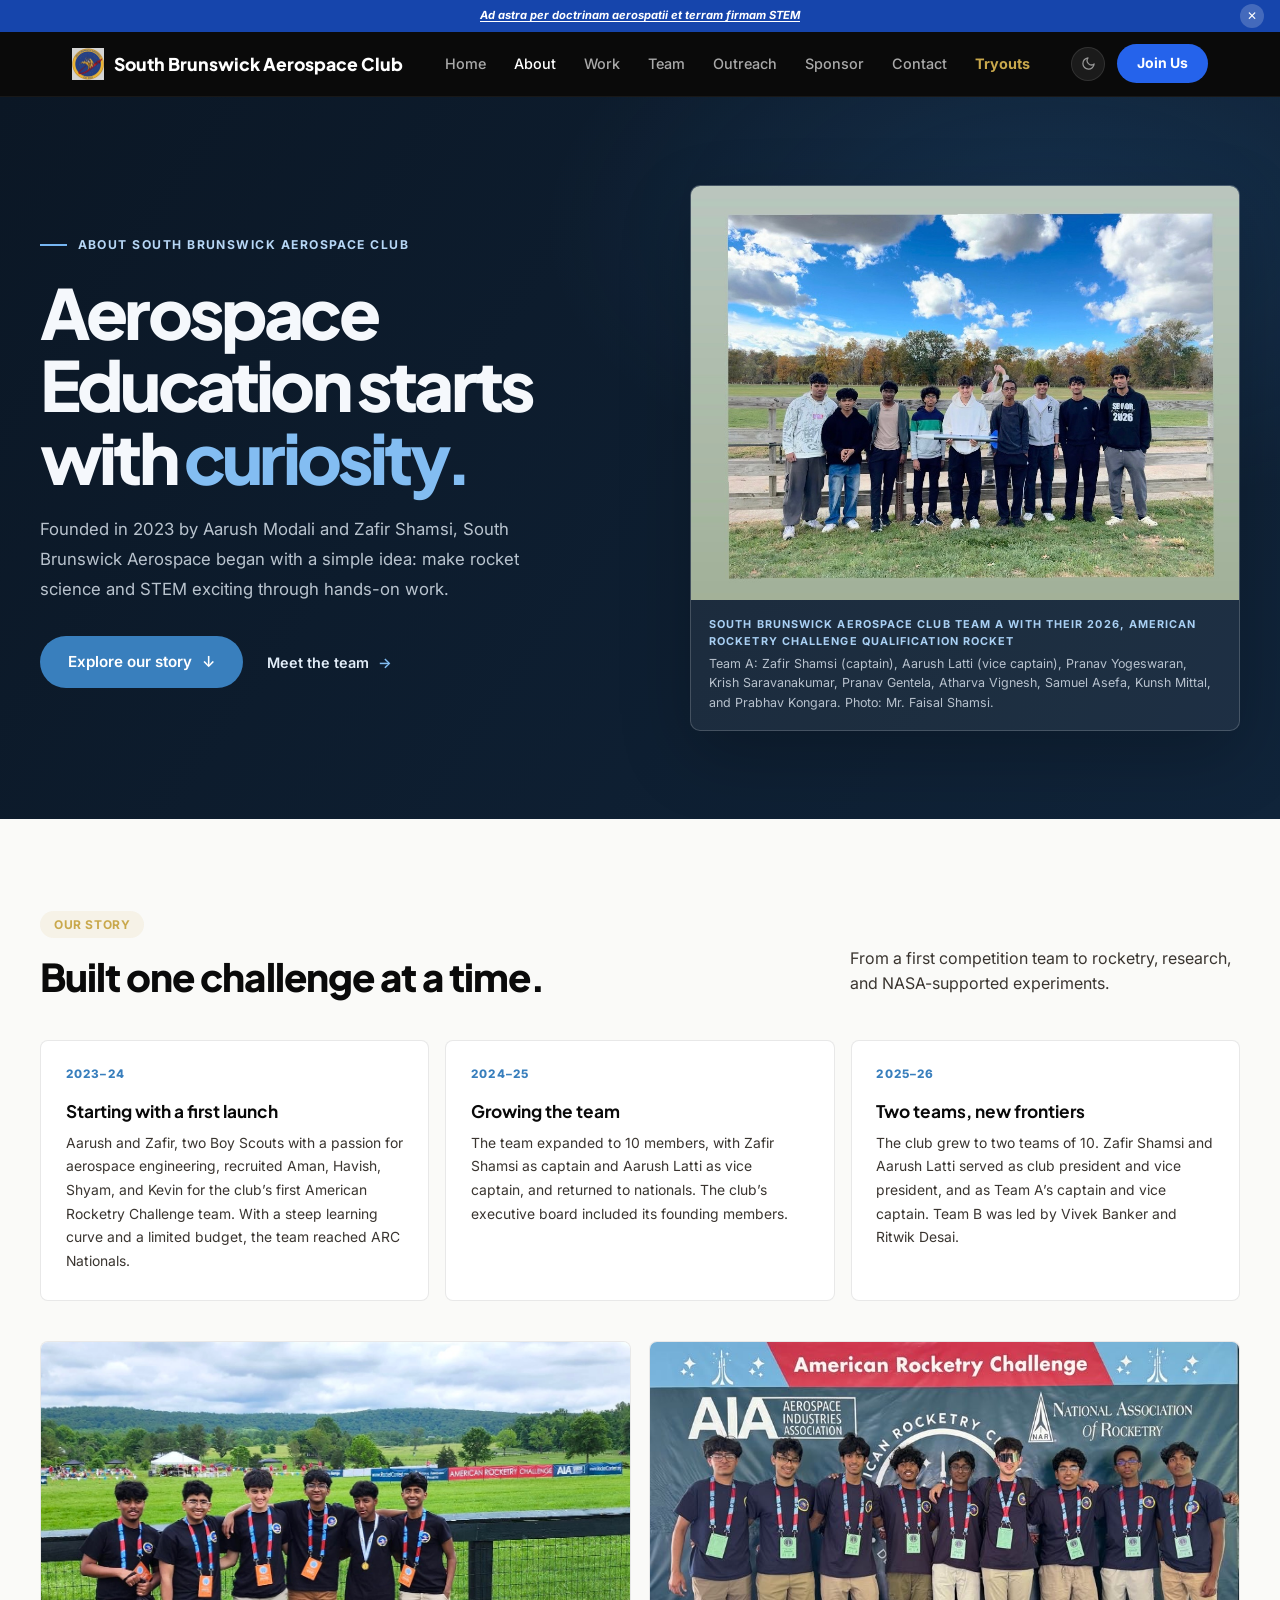
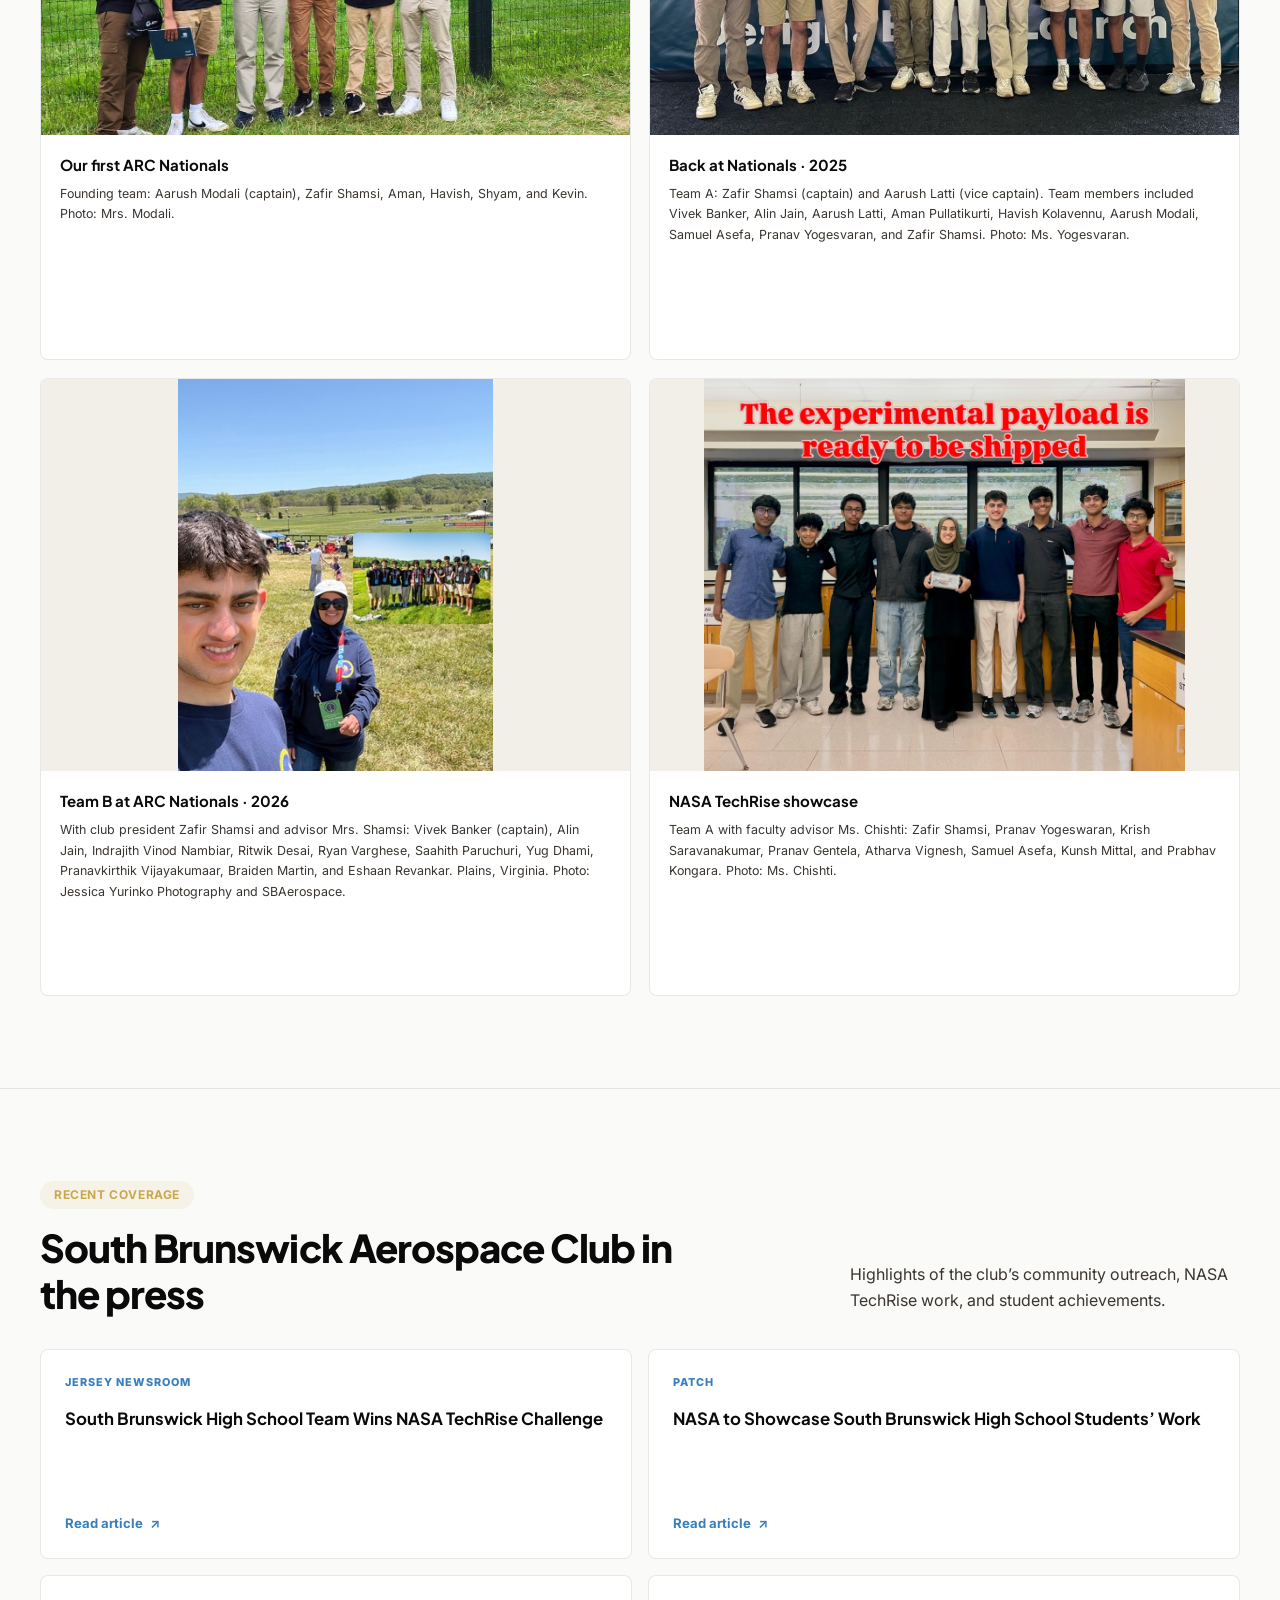
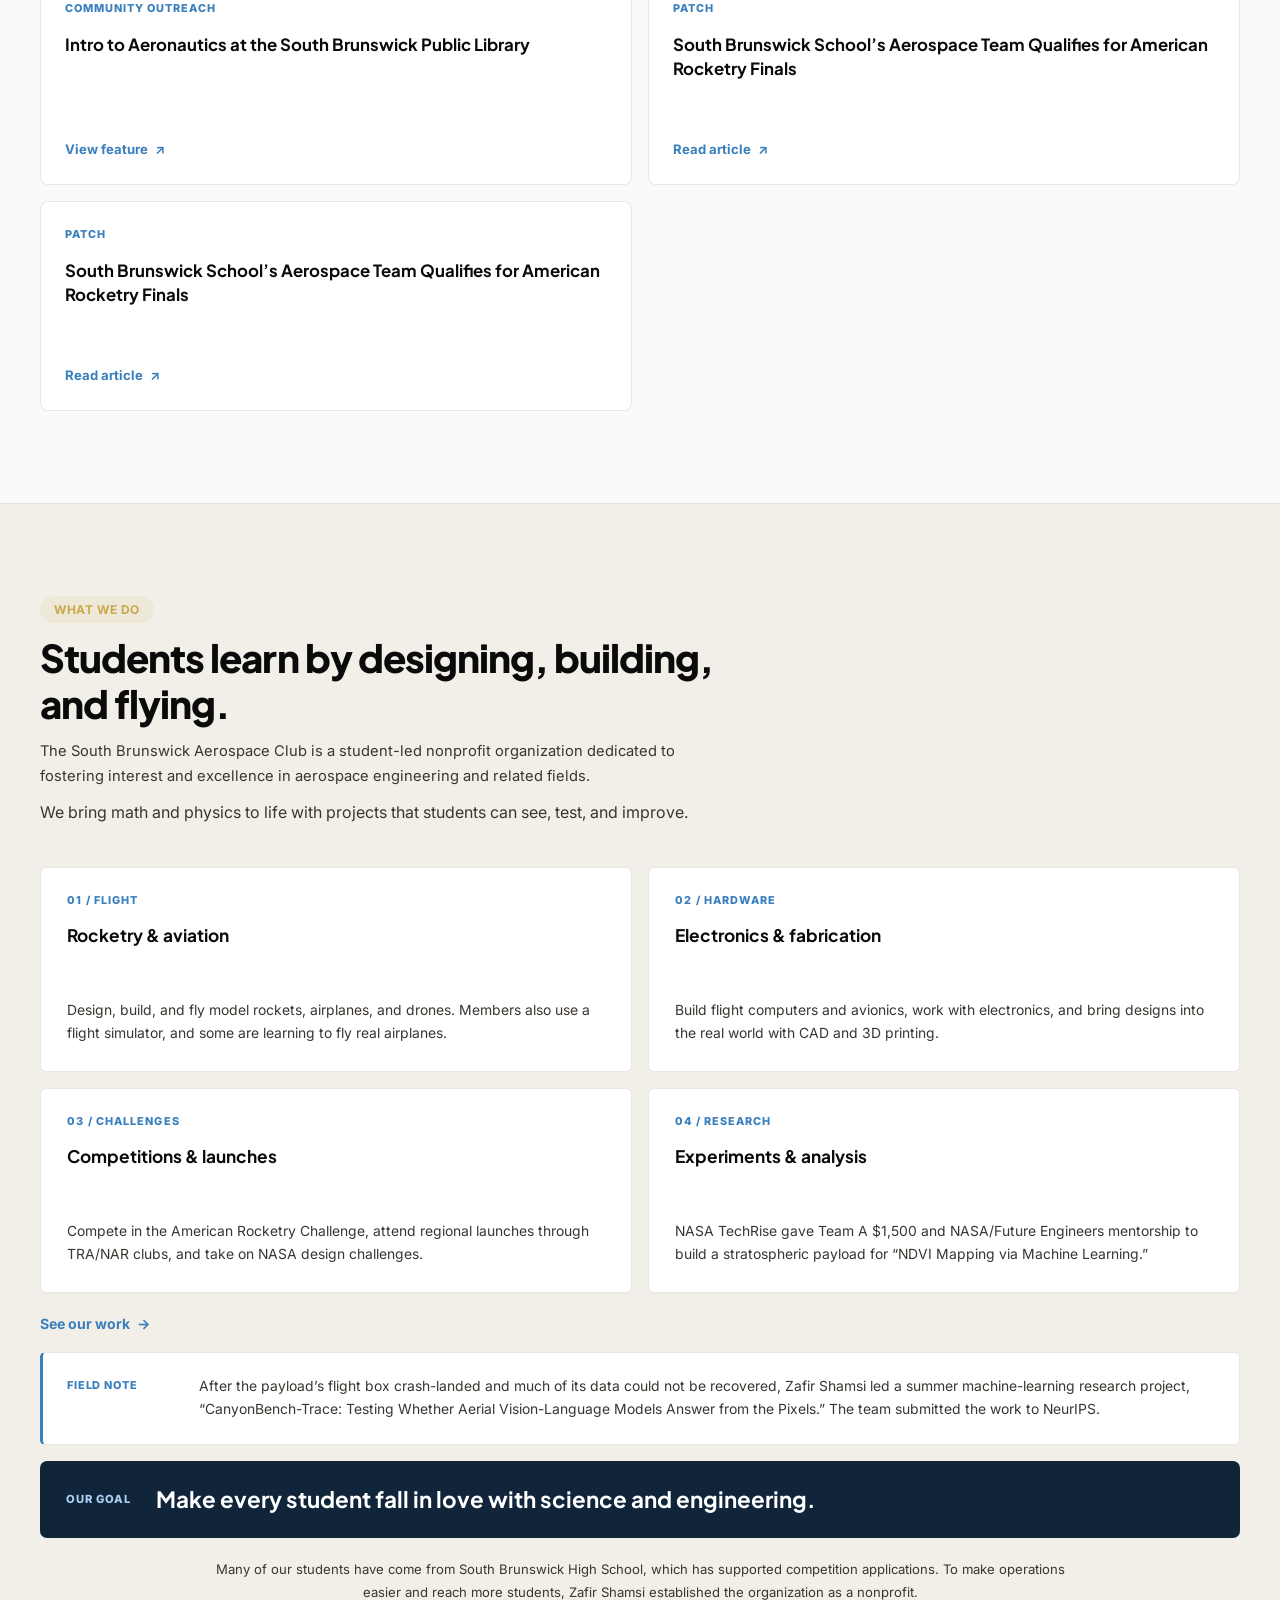
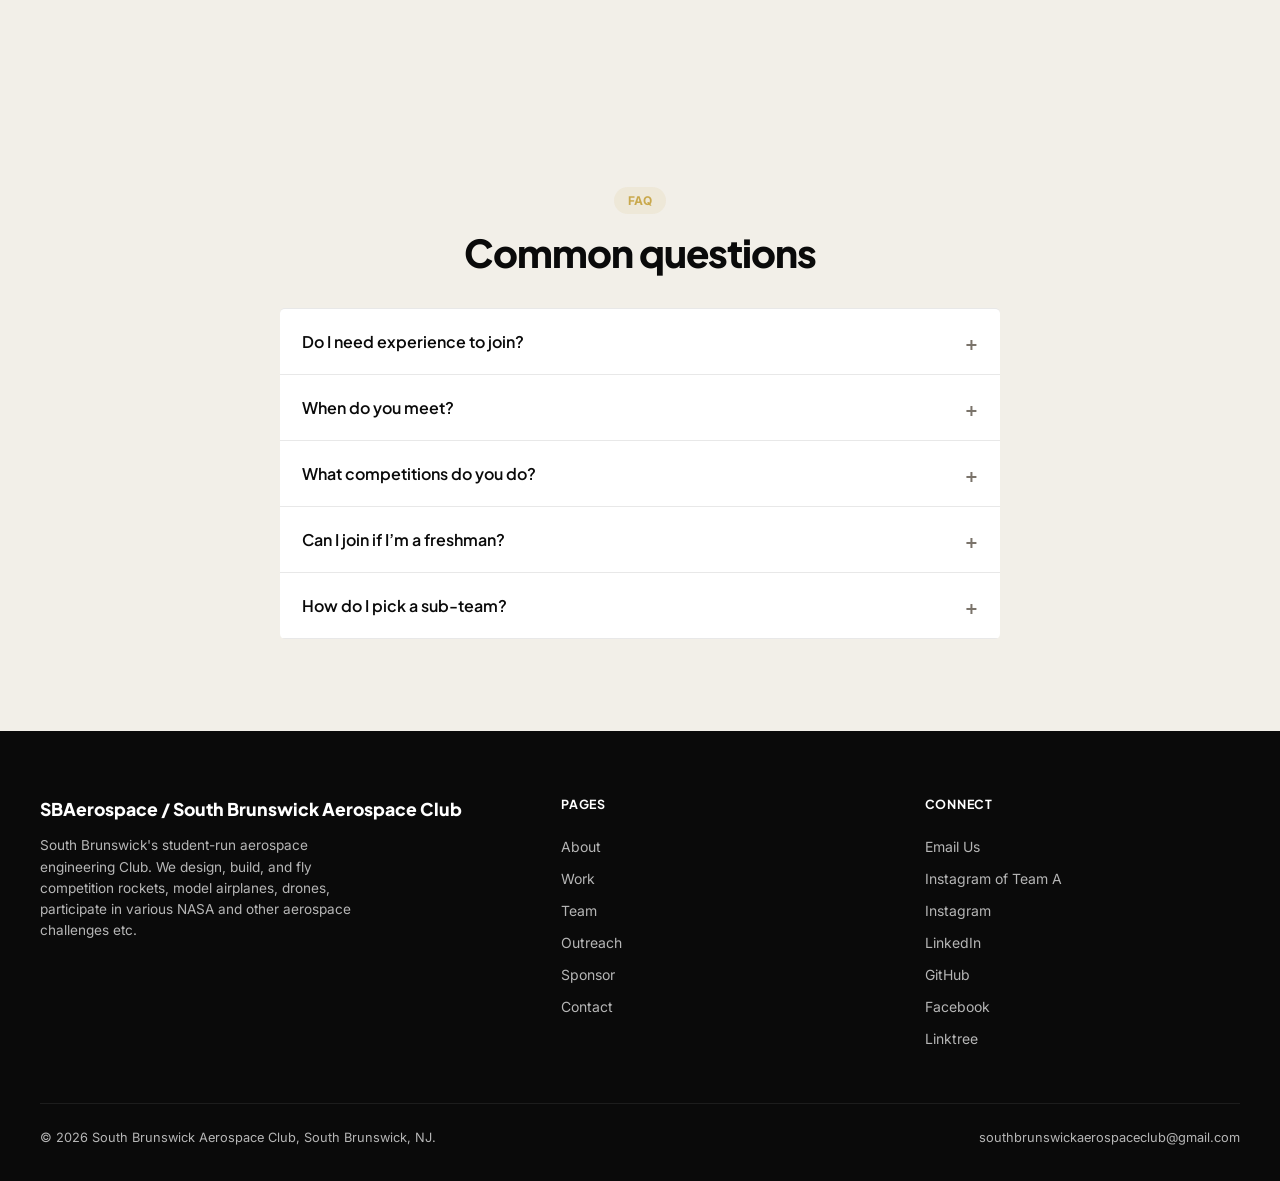
==== about.html @ 65e8f4fd "Publish South Brunswick Aerospace Club website Co-authored-by: Copilot <223556219+Copilot@users.nore" ====
<!DOCTYPE html>
<html lang="en" data-theme="light">
<head>
  <meta charset="UTF-8" />
  <meta name="viewport" content="width=device-width, initial-scale=1.0" />
  <title>About | South Brunswick Aerospace Club </title>
  <meta name="description" content="Learn about South Brunswick Aerospace Club also known as SB Aerospace: our story, 
  mission, and the students who make it happen." />
  <link rel="stylesheet" href="style.css?v=about-in-the-press-patch-both" />
  <script src="main.js?v=club-motto-link" defer></script>
</head>
<body class="about-page">
  <a href="#main" class="skip-link">Skip to content</a>
<!-- NAV -->
  <header>
    <div class="nav-inner">
      <a href="index.html" class="logo">
        <img src="assets/logo/LogoSB.JPG" alt="South Brunswick Aerospace logo" />
        South Brunswick Aerospace Club
      </a>
      <nav class="nav-links" aria-label="Primary navigation">
        <a href="index.html">Home</a>
        <a href="about.html">About</a>
        <a href="projects.html">Work</a>
        <a href="teams.html">Team</a>
        <a href="outreach.html">Outreach</a>
        <a href="sponsor.html">Sponsor</a>
        <a href="contact.html">Contact</a>
        <a href="tryouts.html" style="color: var(--accent); font-weight: 700;">Tryouts</a>
      </nav>
      <div class="nav-actions">
        <button class="theme-toggle" id="themeToggle" aria-label="Toggle dark mode">
          <!-- Moon: shown in light mode -->
          <svg class="icon-moon" viewBox="0 0 24 24" fill="none" stroke="currentColor" stroke-width="2" stroke-linecap="round" stroke-linejoin="round" aria-hidden="true">
            <path d="M21 12.79A9 9 0 1 1 11.21 3 7 7 0 0 0 21 12.79z"/>
          </svg>
          <!-- Sun: shown in dark mode -->
          <svg class="icon-sun" viewBox="0 0 24 24" fill="none" stroke="currentColor" stroke-width="2" stroke-linecap="round" stroke-linejoin="round" aria-hidden="true">
            <circle cx="12" cy="12" r="5"/>
            <line x1="12" y1="1" x2="12" y2="3"/><line x1="12" y1="21" x2="12" y2="23"/>
            <line x1="4.22" y1="4.22" x2="5.64" y2="5.64"/><line x1="18.36" y1="18.36" x2="19.78" y2="19.78"/>
            <line x1="1" y1="12" x2="3" y2="12"/><line x1="21" y1="12" x2="23" y2="12"/>
            <line x1="4.22" y1="19.78" x2="5.64" y2="18.36"/><line x1="18.36" y1="5.64" x2="19.78" y2="4.22"/>
          </svg>
        </button>

        <a href="contact.html" class="btn-nav">Join Us</a>
        <button class="hamburger" id="hamburger" aria-label="Open menu" aria-expanded="false">
          <span></span><span></span><span></span>
        </button>
      </div>
    </div>
  </header>
  <nav class="mobile-nav" id="mobileNav">
    <a href="index.html">Home</a>
    <a href="about.html">About</a>
    <a href="projects.html">Work</a>
    <a href="teams.html">Team</a>
    <a href="outreach.html">Outreach</a>
    <a href="sponsor.html">Sponsor</a>
    <a href="contact.html">Contact</a>
    <a href="tryouts.html" style="color: var(--accent);">Tryouts →</a>
  </nav>
  <main id="main" class="about-main">
    <section class="about-hero" aria-labelledby="about-title">
      <div class="container about-hero-grid">
        <div class="about-hero-copy">
          <div class="about-eyebrow"><span></span> About South Brunswick Aerospace Club</div>
          <h1 id="about-title">Aerospace Education starts with <em>curiosity.</em></h1>
          <p>
            Founded in 2023 by Aarush Modali and Zafir Shamsi, South Brunswick Aerospace began with a simple idea:
            make rocket science and STEM exciting through hands-on work.

            
          </p>
          <div class="about-hero-actions">
            <a class="btn btn-primary" href="#our-story">Explore our story <span aria-hidden="true">↓</span></a>
            <a class="about-hero-link" href="teams.html#leadership">Meet the team <span aria-hidden="true">→</span></a>
          </div>
        </div>
        <figure class="about-hero-photo">
          <img src="assets/team/TeamA.JPG" alt="South Brunswick Aerospace Team A with its American Rocketry Challenge qualification rocket" />
          <figcaption>
            <span>South Brunswick Aerospace Club Team A with their 2026, American Rocketry Challenge qualification rocket</span>
            Team A: Zafir Shamsi (captain), Aarush Latti (vice captain), Pranav Yogeswaran, Krish Saravanakumar,
            Pranav Gentela, Atharva Vignesh, Samuel Asefa, Kunsh Mittal, and Prabhav Kongara. Photo: Mr. Faisal Shamsi.
          </figcaption>
        </figure>
      </div>
    </section>

    <section class="section about-story" id="our-story" aria-labelledby="about-story-title">
      <div class="container">
        <div class="about-section-heading">
          <div>
            <div class="section-label">Our story</div>
            <h2 class="section-title" id="about-story-title">Built one challenge at a time.</h2>
          </div>
          <p class="section-sub">From a first competition team to rocketry, research, and NASA-supported experiments.</p>
        </div>

        <div class="about-timeline">
          <article class="about-milestone">
            <div class="about-year">2023–24</div>
            <div>
              <h3>Starting with a first launch</h3>
              <p>
                Aarush and Zafir, two Boy Scouts with a passion for aerospace engineering, recruited Aman, Havish,
                Shyam, and Kevin for the club’s first American Rocketry Challenge team. With a steep learning curve
                and a limited budget, the team reached ARC Nationals.
              </p>
            </div>
          </article>
          <article class="about-milestone">
            <div class="about-year">2024–25</div>
            <div>
              <h3>Growing the team</h3>
              <p>
                The team expanded to 10 members, with Zafir Shamsi as captain and Aarush Latti as vice captain,
                and returned to nationals. The club’s executive board included its founding members.
              </p>
            </div>
          </article>
          <article class="about-milestone">
            <div class="about-year">2025–26</div>
            <div>
              <h3>Two teams, new frontiers</h3>
              <p>
                The club grew to two teams of 10. Zafir Shamsi and Aarush Latti served as club president and vice
                president, and as Team A’s captain and vice captain. Team B was led by Vivek Banker and Ritwik Desai.
              </p>
            </div>
          </article>
        </div>

        <div class="about-gallery" aria-label="South Brunswick Aerospace team milestones">
          <figure class="about-photo-card">
            <img src="assets/team/2024.JPG" alt="Founding team at the 2024 American Rocketry Challenge National Finals" loading="lazy" />
            <figcaption>
              <strong>Our first ARC Nationals</strong>
              Founding team: Aarush Modali (captain), Zafir Shamsi, Aman, Havish, Shyam, and Kevin. Photo: Mrs. Modali.
            </figcaption>
          </figure>
          <figure class="about-photo-card">
            <img src="assets/team/2025-nationals.jpeg" alt="South Brunswick Aerospace at the 2025 American Rocketry Challenge National Finals" loading="lazy" />
            <figcaption>
              <strong>Back at Nationals · 2025</strong>
              Team A: Zafir Shamsi (captain) and Aarush Latti (vice captain). Team members included Vivek Banker, Alin Jain, Aarush Latti, Aman Pullatikurti, Havish Kolavennu, Aarush Modali, Samuel Asefa, Pranav Yogesvaran, and Zafir Shamsi. Photo: Ms. Yogesvaran.
            </figcaption>
          </figure>
          <figure class="about-photo-card">
            <img src="assets/team/ARC2026.jpeg" alt="South Brunswick Aerospace Team B and advisor at the 2026 American Rocketry Challenge Nationals" loading="lazy" />
            <figcaption>
              <strong>Team B at ARC Nationals · 2026</strong>
              With club president Zafir Shamsi and advisor Mrs. Shamsi: Vivek Banker (captain), Alin Jain, Indrajith Vinod Nambiar, Ritwik Desai, Ryan Varghese, Saahith Paruchuri, Yug Dhami, Pranavkirthik Vijayakumaar, Braiden Martin, and Eshaan Revankar. Plains, Virginia. Photo: Jessica Yurinko Photography and SBAerospace.
            </figcaption>
          </figure>
          <figure class="about-photo-card">
            <img src="assets/team/NT2.JPG" alt="Team A at the NASA TechRise showcase with faculty advisor Ms. Chishti" loading="lazy" />
            <figcaption>
              <strong>NASA TechRise showcase</strong>
              Team A with faculty advisor Ms. Chishti: Zafir Shamsi, Pranav Yogeswaran, Krish Saravanakumar, Pranav Gentela, Atharva Vignesh, Samuel Asefa, Kunsh Mittal, and Prabhav Kongara. Photo: Ms. Chishti.
            </figcaption>
          </figure>
        </div>
      </div>
    </section>

    <section class="section about-press" aria-labelledby="about-press-title">
      <div class="container">
        <div class="about-section-heading">
          <div>
            <div class="section-label">Recent coverage</div>
            <h2 class="section-title" id="about-press-title">South Brunswick Aerospace Club in the press</h2>
          </div>
          <p class="section-sub">Highlights of the club’s community outreach, NASA TechRise work, and student achievements.</p>
        </div>
        <div class="about-press-grid">
          <a class="about-press-card" href="https://jerseynewsroom.com/2026/05/18/south-brunswick-high-school-team-wins-nasa-techrise-challenge" target="_blank" rel="noopener noreferrer">
            <span>Jersey Newsroom</span>
            <h3>South Brunswick High School Team Wins NASA TechRise Challenge</h3>
            <p>Read article <span aria-hidden="true">↗</span></p>
          </a>
          <a class="about-press-card" href="https://patch.com/new-jersey/southbrunswick/nasa-showcase-south-brunswick-high-school-students-work" target="_blank" rel="noopener noreferrer">
            <span>Patch</span>
            <h3>NASA to Showcase South Brunswick High School Students’ Work</h3>
            <p>Read article <span aria-hidden="true">↗</span></p>
          </a>
          <a class="about-press-card" href="https://tr.ee/YOfwiwsDvK" target="_blank" rel="noopener noreferrer">
            <span>Community outreach</span>
            <h3>Intro to Aeronautics at the South Brunswick Public Library</h3>
            <p>View feature <span aria-hidden="true">↗</span></p>
          </a>
          <a class="about-press-card" href="https://patch.com/new-jersey/southbrunswick/south-brunswick-schools-aerospace-team-qualifies-american-rocketry-finals" target="_blank" rel="noopener noreferrer">
            <span>Patch</span>
            <h3>South Brunswick School’s Aerospace Team Qualifies for American Rocketry Finals</h3>
            <p>Read article <span aria-hidden="true">↗</span></p>
          </a>
          <a class="about-press-card" href="https://patch.com/new-jersey/southbrunswick/south-brunswick-students-qualify-american-rocketry-challenge-final" target="_blank" rel="noopener noreferrer">
            <span>Patch</span>
            <h3>South Brunswick School’s Aerospace Team Qualifies for American Rocketry Finals</h3>
            <p>Read article <span aria-hidden="true">↗</span></p>
          </a>
        </div>
      </div>
    </section>

    <section class="section about-work" aria-labelledby="about-work-title">
      <div class="container">
        <div class="about-section-heading about-work-heading">
          <div>
            <div class="section-label">What we do</div>
            <h2 class="section-title" id="about-work-title">Students learn by designing, building, and flying.</h2>
            <p class="about-work-intro">The South Brunswick Aerospace Club is a student-led nonprofit organization dedicated to fostering interest and excellence in aerospace engineering and related fields.</p>
          </div>
          <p class="section-sub">We bring math and physics to life with projects that students can see, test, and improve.</p>
        </div>
        <div class="about-work-grid">
          <article class="about-work-card">
            <span>01 / FLIGHT</span>
            <h3>Rocketry &amp; aviation</h3>
            <p>Design, build, and fly model rockets, airplanes, and drones. Members also use a flight simulator, and some are learning to fly real airplanes.</p>
          </article>
          <article class="about-work-card">
            <span>02 / HARDWARE</span>
            <h3>Electronics &amp; fabrication</h3>
            <p>Build flight computers and avionics, work with electronics, and bring designs into the real world with CAD and 3D printing.</p>
          </article>
          <article class="about-work-card">
            <span>03 / CHALLENGES</span>
            <h3>Competitions &amp; launches</h3>
            <p>Compete in the American Rocketry Challenge, attend regional launches through TRA/NAR clubs, and take on NASA design challenges.</p>
          </article>
          <article class="about-work-card">
            <span>04 / RESEARCH</span>
            <h3>Experiments &amp; analysis</h3>
            <p>NASA TechRise gave Team A $1,500 and NASA/Future Engineers mentorship to build a stratospheric payload for “NDVI Mapping via Machine Learning.”</p>
          </article>
        </div>
        <a class="about-work-link" href="projects.html">See our work <span aria-hidden="true">→</span></a>
        <div class="about-research-note">
          <div class="about-research-marker">FIELD NOTE</div>
          <p>
            After the payload’s flight box crash-landed and much of its data could not be recovered, Zafir Shamsi led
            a summer machine-learning research project, “CanyonBench-Trace: Testing Whether Aerial Vision-Language
            Models Answer from the Pixels.” The team submitted the work to NeurIPS.
          </p>
        </div>
        <div class="about-mission">
          <span>Our goal</span>
          <p>Make every student fall in love with science and engineering.</p>
        </div>
        <p class="about-organization">
          Many of our students have come from South Brunswick High School, which has supported competition applications.
          To make operations easier and reach more students, Zafir Shamsi established the organization as a nonprofit.
        </p>
      </div>
    </section>

    <section class="section about-faq" aria-labelledby="about-faq-title">
      <div class="container">
        <div class="section-header center">
          <div class="section-label">FAQ</div>
          <h2 class="section-title" id="about-faq-title">Common questions</h2>
        </div>
        <div class="faq-list">
          <div class="faq-item">
            <button class="faq-q" type="button">Do I need experience to join? <span class="faq-icon">+</span></button>
            <div class="faq-a"><p>No. You can learn skills like soldering and CAD here; many members started with no experience.</p></div>
          </div>
          <div class="faq-item">
            <button class="faq-q" type="button">When do you meet? <span class="faq-icon">+</span></button>
            <div class="faq-a"><p>We meet weekly after school at SBHS. Sub-team sessions are spread across the week depending on room availability. Check Instagram or email us for the current schedule.</p></div>
          </div>
          <div class="faq-item">
            <button class="faq-q" type="button">What competitions do you do? <span class="faq-icon">+</span></button>
            <div class="faq-a"><p>Our main competition is the American Rocketry Challenge (ARC). We also attend regional launches through local rocketry clubs (TRA/NAR) and work on research projects year-round.</p></div>
          </div>
          <div class="faq-item">
            <button class="faq-q" type="button">Can I join if I’m a freshman? <span class="faq-icon">+</span></button>
            <div class="faq-a"><p>Absolutely. Freshmen are some of our most active members, and joining early gives you more time to learn and contribute.</p></div>
          </div>
          <div class="faq-item">
            <button class="faq-q" type="button">How do I pick a sub-team? <span class="faq-icon">+</span></button>
            <div class="faq-a"><p>You don’t need to decide right away. Attend a few general meetings, try different activities, and see what you enjoy. You can explore more than one team if your interests overlap.</p></div>
          </div>
        </div>
      </div>
    </section>
  </main>

  <footer>
    <div class="footer-inner">
      <div class="footer-brand">
        <h3>SBAerospace / South Brunswick Aerospace Club</h3>
        <p>South Brunswick's student-run aerospace engineering Club. We design, build, and fly competition rockets,
          model airplanes, drones, participate in various NASA and other aerospace challenges etc. </p>
      </div>
      <div class="footer-col">
        <h4>Pages</h4>
        <a href="about.html">About</a>
        <a href="projects.html">Work</a>
        <a href="teams.html">Team</a>
        <a href="outreach.html">Outreach</a>
        <a href="sponsor.html">Sponsor</a>
        <a href="contact.html">Contact</a>
      </div>
      <div class="footer-col">
        <h4>Connect</h4>
        <a href="mailto:southbrunswickaerospaceclub@gmail.com">Email Us</a>
        <a href="https://www.instagram.com/sbhs_aerospaceclub_team_a/" target="_blank" rel="noopener noreferrer">Instagram of Team A</a>
        <a href="https://www.instagram.com/sbaeroclub?utm_source=qr" target="_blank" rel="noopener noreferrer">Instagram</a>
        <a href="https://www.linkedin.com/company/south-brunswick-high-school-aerospace" target="_blank" rel="noopener noreferrer">LinkedIn</a>
        <a href="https://github.com/SBAerospace" target="_blank" rel="noopener noreferrer">GitHub</a>
        <a href="https://www.facebook.com/people/SB-Aerospace/61559474409905/" target="_blank" rel="noopener noreferrer">Facebook</a>
        <a href="https://linktr.ee/southbrunswickaerospace" target="_blank" rel="noopener noreferrer">Linktree</a>
      </div>
    </div>
    <div class="footer-bottom">
      <span>© <span id="copy-year">2026</span> South Brunswick Aerospace Club, South Brunswick, NJ.</span>
      <a href="contact.html">southbrunswickaerospaceclub@gmail.com</a>
    </div>
  </footer>

</body>
</html>
---- style.css ----
@import url('https://fonts.googleapis.com/css2?family=Inter:wght@300;400;500;600;700&family=Plus+Jakarta+Sans:ital,wght@0,400;0,500;0,600;0,700;0,800;1,400&display=swap');

/* ─── DESIGN TOKENS ─────────────────────────────────────── */
:root {
  /* Light mode: Gold & Black */
  --bg:          #FAFAF8;
  --bg-card:     #FFFFFF;
  --bg-nav:      #0A0A0A;
  --surface:     #F2EFE8;
  --border:      rgba(0,0,0,0.09);
  --text:        #0A0A0A;
  --text-2:      #3A3530;
  --text-muted:  #7A736A;
  --accent:      #C9A84C;
  --accent-dark: #A8863A;
  --accent-bg:   rgba(201,168,76,0.10);
  --nav-text:    #FFFFFF;
  --nav-link:    rgba(255,255,255,0.65);
  --shadow-sm:   0 1px 3px rgba(0,0,0,0.02);
  --shadow-md:   0 4px 12px rgba(0,0,0,0.03);
  --radius-sm:   4px;
  --radius-md:   6px;
  --radius-lg:   8px;
  --radius-pill: 999px;
  --ease:        cubic-bezier(0.16,1,0.3,1);
  --font-head:   'Plus Jakarta Sans', system-ui, sans-serif;
  --font-body:   'Inter', system-ui, sans-serif;
}

[data-theme="dark"] {
  --bg:          #0C0B09;
  --bg-card:     #161410;
  --bg-nav:      #080807;
  --surface:     #1E1B14;
  --border:      rgba(255,255,255,0.08);
  --text:        #F5F0E8;
  --text-2:      #C8BFA8;
  --text-muted:  #7A7060;
  --accent:      #D4AF51;
  --accent-dark: #E8C86A;
  --accent-bg:   rgba(212,175,81,0.12);
  --nav-text:    #F5F0E8;
  --nav-link:    rgba(245,240,232,0.60);
  --shadow-sm:   none;
  --shadow-md:   none;
}

/* ─── RESET ──────────────────────────────────────────────── */
*,*::before,*::after { box-sizing: border-box; margin: 0; padding: 0; }
html { scroll-behavior: smooth; -webkit-font-smoothing: antialiased; }
body {
  font-family: var(--font-body);
  background: var(--bg);
  color: var(--text);
  line-height: 1.6;
  transition: background 0.35s var(--ease), color 0.35s var(--ease);
  overflow-x: hidden;
}
img { display: block; max-width: 100%; }
a { color: inherit; text-decoration: none; }
button { font-family: inherit; cursor: pointer; border: none; background: none; }
ul { list-style: none; }

/* Selection */
::selection { background: var(--accent); color: #fff; }

/* Custom scrollbar */
::-webkit-scrollbar { width: 6px; }
::-webkit-scrollbar-track { background: var(--bg); }
::-webkit-scrollbar-thumb { background: var(--surface); border-radius: 6px; }

/* ─── SKIP LINK ──────────────────────────────────────────── */
.skip-link {
  position: absolute; top: -999px; left: 20px;
  background: var(--accent); color: #fff;
  padding: 0.6rem 1.2rem; border-radius: var(--radius-sm);
  font-weight: 600; z-index: 9999;
}
.skip-link:focus { top: 16px; }

/* ─── ANNOUNCEMENT BANNER ───────────────────────────────── */
.announce-banner {
  background: #1645ac; color: #FFFFFF;
  text-align: center; padding: 0.5rem 3rem;
  font-size: 0.82rem; font-weight: 600;
  display: flex; flex-direction: column; align-items: center; justify-content: center; gap: 0.15rem;
  position: relative; z-index: 200;
}
.announce-banner-main {
  display: flex;
  align-items: center;
  justify-content: center;
  flex-wrap: wrap;
  gap: 0.25rem 1rem;
}
.announce-banner-motto {
  max-width: 100%;
  color: rgba(255,255,255,0.88);
  font-size: 0.7rem;
  font-style: italic;
  font-weight: 500;
  line-height: 1.4;
}
.announce-banner a {
  color: #FFFFFF; text-decoration: underline; text-underline-offset: 2px;
  font-weight: 700;
}
.announce-banner-close {
  position: absolute; top: 50%; right: 1rem;
  width: 24px; height: 24px; border-radius: 50%;
  background: rgba(255,255,255,0.2);
  display: flex; align-items: center; justify-content: center;
  font-size: 0.75rem; line-height: 1; cursor: pointer; border: none;
  color: #FFFFFF; font-weight: 700;
  transform: translateY(-50%);
  transition: background 0.2s;
}
.announce-banner-close:hover { background: rgba(255,255,255,0.3); }
.announce-banner.hidden { display: none; }

@media (max-width: 640px) {
  .announce-banner { padding: 0.5rem 2.75rem 0.55rem 1rem; }
  .announce-banner-main { gap: 0.2rem 0.75rem; font-size: 0.76rem; }
  .announce-banner-motto { font-size: 0.67rem; }
}

/* ─── NAV ────────────────────────────────────────────────── */
header {
  position: sticky; top: 0; left: 0; right: 0; z-index: 100;
  background: var(--bg-nav);
  border-bottom: 1px solid rgba(255,255,255,0.06);
  transition: background 0.35s var(--ease);
}
.nav-inner {
  max-width: 1200px; margin: 0 auto;
  padding: 0 2rem;
  height: 64px;
  display: flex; align-items: center; justify-content: space-between; gap: 2rem;
}
.logo {
  display: flex; align-items: center; gap: 10px;
  font-family: var(--font-head); font-weight: 800; font-size: 1.1rem;
  color: var(--nav-text);
}
.logo img { width: 32px; height: 32px; object-fit: contain; }

.nav-links {
  display: flex; align-items: center; gap: 1.75rem;
}
.nav-links a {
  color: var(--nav-link); font-size: 0.9rem; font-weight: 500;
  transition: color 0.2s;
}
.nav-links a:hover, .nav-links a.active { color: var(--nav-text); }

.nav-actions {
  display: flex; align-items: center; gap: 0.75rem;
}

/* Theme toggle: clean SVG icons */
.theme-toggle {
  width: 34px; height: 34px; border-radius: 50%;
  background: rgba(255,255,255,0.07);
  border: 1px solid rgba(255,255,255,0.10);
  display: flex; align-items: center; justify-content: center;
  color: rgba(255,255,255,0.55);
  transition: background 0.2s, color 0.2s;
  flex-shrink: 0;
}
.theme-toggle:hover { background: rgba(255,255,255,0.13); color: rgba(255,255,255,0.9); }
.theme-toggle svg { display: block; width: 15px; height: 15px; }
/* Light mode → show moon (offer dark) */
.theme-toggle .icon-sun  { display: none; }
.theme-toggle .icon-moon { display: block; }
/* Dark mode → show sun (offer light) */
[data-theme="dark"] .theme-toggle .icon-sun  { display: block; }
[data-theme="dark"] .theme-toggle .icon-moon { display: none; }

/* Social icon links: same style as theme-toggle */
.social-icon {
  width: 34px; height: 34px; border-radius: 50%;
  background: rgba(255,255,255,0.07);
  border: 1px solid rgba(255,255,255,0.10);
  display: flex; align-items: center; justify-content: center;
  color: rgba(255,255,255,0.55);
  transition: background 0.2s, color 0.2s;
  flex-shrink: 0;
}
.social-icon:hover { background: rgba(255,255,255,0.13); color: rgba(255,255,255,0.9); }
.social-icon svg { display: block; width: 15px; height: 15px; }

/* Social divider line */
.nav-social-divider {
  width: 1px; height: 20px;
  background: rgba(255,255,255,0.12);
  flex-shrink: 0;
}

.btn-nav {
  padding: 0.5rem 1.25rem;
  background: #2563EB; color: #FFFFFF;
  border-radius: var(--radius-pill);
  font-size: 0.875rem; font-weight: 700;
  transition: background 0.2s, transform 0.2s var(--ease);
}
.btn-nav:hover { background: #1D4ED8; transform: translateY(-1px); }

/* Mobile toggle */
.hamburger {
  display: none; flex-direction: column; gap: 4px; padding: 4px;
}
.hamburger span {
  display: block; width: 22px; height: 2px;
  background: var(--nav-text); border-radius: 2px;
  transition: transform 0.3s var(--ease), opacity 0.2s;
}

/* Mobile nav */
.mobile-nav {
  display: flex;
  position: fixed; top: 64px; left: 0; right: 0; bottom: 0;
  background: var(--bg-nav); z-index: 99;
  padding: 2rem; flex-direction: column; gap: 1.5rem;
  transform: translateX(100%); transition: transform 0.35s var(--ease);
  visibility: hidden;
}
.mobile-nav.open { transform: translateX(0); visibility: visible; }
.mobile-nav a {
  color: var(--nav-link); font-size: 1.3rem; font-weight: 600;
  padding: 0.5rem 0; border-bottom: 1px solid rgba(255,255,255,0.06);
}
.mobile-nav a:hover { color: var(--nav-text); }

/* ─── BUTTONS ────────────────────────────────────────────── */
.btn {
  display: inline-flex; align-items: center; gap: 8px;
  padding: 0.85rem 1.75rem; border-radius: var(--radius-pill);
  font-family: var(--font-body); font-size: 0.95rem; font-weight: 600;
  transition: transform 0.2s var(--ease), box-shadow 0.2s;
}
.btn-primary {
  background: var(--accent); color: #0A0A0A;
}
.btn-primary:hover { background: var(--accent-dark); transform: translateY(-2px); box-shadow: 0 8px 24px rgba(201,168,76,0.30); }

.btn-outline {
  background: transparent; color: var(--text);
  border: 1.5px solid var(--border);
}
.btn-outline:hover { border-color: var(--text); transform: translateY(-2px); }

.btn-dark {
  background: var(--text); color: var(--bg);
}
.btn-dark:hover { opacity: 0.85; transform: translateY(-2px); }

/* ─── HERO ───────────────────────────────────────────────── */
.hero {
  min-height: 100vh;
  display: flex; align-items: center;
  padding: 120px 2rem 80px;
  position: relative; overflow: hidden;
}
.hero-bg-dots {
  position: absolute; inset: 0; z-index: 0;
  background-image: radial-gradient(circle, var(--border) 1px, transparent 1px);
  background-size: 28px 28px;
  opacity: 0.6;
}
.hero-inner {
  max-width: 1200px; margin: 0 auto; width: 100%;
  display: grid; grid-template-columns: 1fr 1fr; gap: 4rem; align-items: center;
  position: relative; z-index: 1;
}
.hero-label {
  display: inline-block;
  background: var(--accent-bg); color: var(--accent);
  border: 1px solid currentColor; border-radius: var(--radius-pill);
  padding: 4px 14px; font-size: 0.75rem; font-weight: 700;
  letter-spacing: 0.06em; text-transform: uppercase;
  margin-bottom: 1.5rem;
}
.hero-title {
  font-family: var(--font-head); font-size: clamp(2.8rem, 5vw, 4.5rem);
  font-weight: 800; line-height: 1.1; letter-spacing: -0.03em;
  margin-bottom: 1.25rem;
}
.hero-title em { font-style: normal; color: var(--accent); }
.hero-sub {
  font-size: 1.1rem; color: var(--text-2); line-height: 1.65;
  max-width: 480px; margin-bottom: 2.5rem;
}
.hero-btns { display: flex; gap: 0.85rem; flex-wrap: wrap; }

/* Hero card / widget */
.hero-widget {
  background: var(--bg-card);
  border: 1px solid var(--border);
  border-radius: var(--radius-lg); padding: 2rem;
  box-shadow: var(--shadow-md);
}
.widget-label {
  font-size: 0.72rem; font-weight: 700; text-transform: uppercase;
  letter-spacing: 0.07em; color: var(--text-muted); margin-bottom: 1rem;
}
.widget-row {
  display: flex; justify-content: space-between; align-items: center;
  padding: 0.75rem 0; border-bottom: 1px solid var(--border);
}
.widget-row:last-child { border-bottom: none; }
.widget-row-left { font-size: 0.88rem; color: var(--text-2); }
.widget-row-right {
  font-family: var(--font-head); font-weight: 700; font-size: 0.92rem; color: var(--text);
}
.widget-row-right.green { color: var(--accent); }

.widget-bar-wrap { margin-top: 0.5rem; }
.widget-bar-bg {
  width: 100%; height: 6px; background: var(--surface);
  border-radius: 10px; overflow: hidden;
}
.widget-bar {
  height: 100%; background: var(--accent); border-radius: 10px;
  width: 0; transition: width 1.2s var(--ease);
}

/* ─── SECTION BASE ───────────────────────────────────────── */
.section { padding: 100px 2rem; }
.section-sm { padding: 60px 2rem; }
.container { max-width: 1200px; margin: 0 auto; }

.section-label {
  display: inline-block;
  background: var(--accent-bg); color: var(--accent);
  border-radius: var(--radius-pill);
  padding: 4px 14px; font-size: 0.75rem; font-weight: 700;
  letter-spacing: 0.05em; text-transform: uppercase;
  margin-bottom: 1rem;
}
.section-title {
  font-family: var(--font-head); font-size: clamp(1.8rem, 3vw, 2.75rem);
  font-weight: 800; line-height: 1.2; letter-spacing: -0.025em;
  margin-bottom: 0.75rem;
}
.section-title em { font-style: normal; color: var(--accent); }
.section-sub {
  font-size: 1rem; color: var(--text-2); line-height: 1.6; max-width: 560px;
}
.section-header { margin-bottom: 3rem; }
.section-header.center { text-align: center; }
.section-header.center .section-sub { margin: 0 auto; }

/* ─── PROGRAM SPLIT (Schoolhouse style) ──────────────────── */
.program-split {
  display: grid; grid-template-columns: 1fr 1fr; gap: 0;
  border: 1px solid var(--border); border-radius: var(--radius-lg); overflow: hidden;
}
.program-list { padding: 2rem; border-right: 1px solid var(--border); }
.program-item {
  padding: 1.5rem 1rem; cursor: pointer;
  border-radius: var(--radius-sm);
  transition: background 0.2s;
}
.program-item.active { background: var(--surface); }
.program-item h3 {
  font-family: var(--font-head); font-size: 1.35rem; font-weight: 700;
  color: var(--text-muted); transition: color 0.2s; margin-bottom: 0.25rem;
}
.program-item.active h3 { color: var(--accent); }
.program-item p { font-size: 0.85rem; color: var(--text-muted); }
.program-item.active p { color: var(--text-2); }
.program-border {
  width: 3px; background: var(--accent);
  border-radius: 3px; margin: 2rem 0;
  display: none;
}
.program-item.active .program-border { display: block; }

.program-detail {
  padding: 2.5rem; background: var(--text); color: #fff;
  display: flex; flex-direction: column; justify-content: center;
}
[data-theme="dark"] .program-detail { background: var(--surface); color: var(--text); }
.program-detail h2 {
  font-family: var(--font-head); font-size: 1.75rem; font-weight: 800; margin-bottom: 1rem;
}
.program-detail p { font-size: 0.95rem; line-height: 1.65; opacity: 0.8; margin-bottom: 1.5rem; }
.program-detail-features { display: flex; flex-direction: column; gap: 0.6rem; }
.program-feature {
  display: flex; align-items: center; gap: 8px; font-size: 0.875rem; opacity: 0.85;
}
.program-feature::before { content: '✓'; color: var(--accent); font-weight: 700; }

/* ─── STATS STRIP ────────────────────────────────────────── */
.stats-strip {
  background: var(--text); color: #fff;
  padding: 3rem 2rem;
}
[data-theme="dark"] .stats-strip { background: var(--surface); color: var(--text); }
.stats-strip .container { display: flex; justify-content: space-around; flex-wrap: wrap; gap: 2rem; }
.stat-item { text-align: center; }
.stat-num {
  font-family: var(--font-head); font-size: 2.75rem; font-weight: 800; line-height: 1;
  color: var(--accent); margin-bottom: 0.25rem;
}
.stat-label { font-size: 0.85rem; opacity: 0.7; }

/* ─── CARDS GRID ─────────────────────────────────────────── */
.cards-grid {
  display: grid; grid-template-columns: repeat(auto-fill, minmax(300px, 1fr));
  gap: 1.25rem;
}
.card {
  background: var(--bg-card); border: 1px solid var(--border);
  border-radius: var(--radius-sm); padding: 1.75rem;
  transition: border-color 0.2s var(--ease);
}
.card:hover { border-color: var(--accent); }
.card-icon { display: none; }
.card h3 {
  font-family: var(--font-head); font-size: 1.05rem; font-weight: 700; margin-bottom: 0.5rem;
}
.card p { font-size: 0.875rem; color: var(--text-2); line-height: 1.55; }

.card-num-header {
  font-family: var(--font-body);
  font-size: 0.68rem;
  font-weight: 700;
  letter-spacing: 0.15em;
  color: var(--accent);
  margin-bottom: 1.25rem;
  text-transform: uppercase;
  display: flex;
  align-items: center;
  gap: 8px;
}
.card-num-header::after {
  content: '';
  flex-grow: 1;
  height: 1px;
  background: var(--border);
}

.team-initials {
  width: 48px; height: 48px; border-radius: var(--radius-sm);
  background: var(--accent-bg); border: 1px solid var(--accent);
  color: var(--accent); font-family: var(--font-head);
  font-weight: 800; font-size: 0.95rem;
  display: flex; align-items: center; justify-content: center;
  margin-bottom: 1.25rem;
  letter-spacing: 0.05em;
  text-transform: uppercase;
}

/* ─── WORK TABS ──────────────────────────────────────────── */
.tab-bar {
  display: flex; gap: 0.5rem; margin-bottom: 2.5rem;
  border-bottom: 2px solid var(--border); padding-bottom: 0;
}
.tab-btn {
  padding: 0.65rem 1.25rem; font-size: 0.9rem; font-weight: 600;
  color: var(--text-muted); border-radius: var(--radius-sm) var(--radius-sm) 0 0;
  border-bottom: 2px solid transparent; margin-bottom: -2px;
  transition: color 0.2s, border-color 0.2s;
}
.tab-btn.active { color: var(--accent); border-bottom-color: var(--accent); }
.tab-btn:hover:not(.active) { color: var(--text); }

.tab-panel { display: none; }
.tab-panel.active { display: block; }

/* Project card (image top) */
.project-card {
  background: var(--bg-card); border: 1px solid var(--border);
  border-radius: var(--radius-sm); overflow: hidden;
  transition: border-color 0.2s var(--ease);
}
.project-card:hover { border-color: var(--accent); }
.project-card-img {
  height: 200px; background: var(--surface); overflow: hidden;
}
.project-card-img img { width: 100%; height: 100%; object-fit: cover; }
.project-card-body { padding: 1.5rem; }
.project-card-tags { display: flex; gap: 6px; flex-wrap: wrap; margin-bottom: 0.85rem; }
.pill-tag {
  background: var(--accent-bg); color: var(--accent);
  border: 1px solid var(--accent); border-radius: var(--radius-pill);
  padding: 2px 10px; font-size: 0.7rem; font-weight: 700; text-transform: uppercase;
}
.pill-tag.neutral {
  background: var(--surface); color: var(--text-2); border-color: var(--border);
}
.project-card-body h3 {
  font-family: var(--font-head); font-size: 1.05rem; font-weight: 700;
  margin-bottom: 0.5rem;
}
.project-card-body p { font-size: 0.875rem; color: var(--text-2); line-height: 1.5; margin-bottom: 1.25rem; }
.project-specs-row {
  display: flex; gap: 1.5rem; border-top: 1px solid var(--border); padding-top: 1rem;
  flex-wrap: wrap;
}
.spec { }
.spec-key { font-size: 0.68rem; text-transform: uppercase; letter-spacing: 0.05em; color: var(--text-muted); }
.spec-val { font-size: 0.85rem; font-weight: 700; color: var(--text); }

/* ─── TEAM CARDS ─────────────────────────────────────────── */
.team-grid {
  display: grid; grid-template-columns: repeat(auto-fill, minmax(260px, 1fr)); gap: 1.25rem;
}
.team-card {
  background: var(--bg-card); border: 1px solid var(--border);
  border-radius: var(--radius-sm); padding: 1.75rem;
  transition: border-color 0.2s var(--ease);
}
.team-card:hover { border-color: var(--accent); }
.team-card-icon {
  width: 48px; height: 48px; border-radius: var(--radius-sm);
  background: var(--accent-bg); display: flex; align-items: center; justify-content: center;
  font-size: 1.5rem; margin-bottom: 1.25rem;
}
.team-card h3 {
  font-family: var(--font-head); font-size: 1.05rem; font-weight: 700; margin-bottom: 0.35rem;
}
.team-card .role-tag {
  font-size: 0.72rem; font-weight: 700; color: var(--accent); text-transform: uppercase;
  letter-spacing: 0.05em; margin-bottom: 0.75rem;
}
.team-card p { font-size: 0.85rem; color: var(--text-2); line-height: 1.5; margin-bottom: 1rem; }
.team-skills { display: flex; flex-wrap: wrap; gap: 5px; }
.skill-chip {
  background: var(--surface); color: var(--text-2);
  border-radius: var(--radius-pill); padding: 2px 10px; font-size: 0.7rem; font-weight: 600;
}

/* Division cards (teams page) */
.division-grid { display: grid; grid-template-columns: repeat(auto-fill, minmax(280px, 1fr)); gap: 1.25rem; }
.division-card {
  background: var(--bg-card); border: 1px solid var(--border);
  border-radius: var(--radius-sm); padding: 2.25rem;
  transition: border-color 0.2s var(--ease);
}
.division-card:hover { border-color: var(--accent); }
.division-card-head { display: flex; align-items: center; gap: 1rem; margin-bottom: 1.25rem; }
.division-icon {
  width: 52px; height: 52px; border-radius: var(--radius-sm);
  background: var(--accent-bg); display: flex; align-items: center; justify-content: center; font-size: 1.6rem;
}
.division-card h3 { font-family: var(--font-head); font-size: 1.2rem; font-weight: 800; margin-bottom: 2px; }
.division-card .sub { font-size: 0.78rem; color: var(--text-muted); font-weight: 600; text-transform: uppercase; }
.division-card p { font-size: 0.875rem; color: var(--text-2); line-height: 1.55; margin-bottom: 1.25rem; }
.division-specs { display: grid; grid-template-columns: 1fr 1fr; gap: 0.75rem; }
.div-spec-item { background: var(--surface); border-radius: var(--radius-sm); padding: 0.75rem; }
.div-spec-key { font-size: 0.66rem; text-transform: uppercase; letter-spacing: 0.05em; color: var(--text-muted); margin-bottom: 2px; }
.div-spec-val { font-size: 0.85rem; font-weight: 700; color: var(--text); }

/* ─── TIMELINE ───────────────────────────────────────────── */
.timeline { position: relative; padding-left: 2rem; }
.timeline::before {
  content: ''; position: absolute; left: 7px; top: 8px; bottom: 8px;
  width: 2px; background: var(--border);
}
.timeline-item { position: relative; padding-bottom: 2.5rem; }
.timeline-item::before {
  content: ''; position: absolute; left: -2rem; top: 6px;
  width: 10px; height: 10px; border-radius: 50%;
  background: var(--bg); border: 2.5px solid var(--accent);
  transition: background 0.2s;
}
.timeline-item:hover::before { background: var(--accent); }
.timeline-date {
  font-size: 0.75rem; font-weight: 700; text-transform: uppercase;
  letter-spacing: 0.06em; color: var(--accent); margin-bottom: 0.25rem;
}
.timeline-item h4 {
  font-family: var(--font-head); font-size: 1.05rem; font-weight: 700; margin-bottom: 0.4rem;
}
.timeline-item p { font-size: 0.875rem; color: var(--text-2); line-height: 1.55; max-width: 580px; }

/* ─── SPONSORSHIP TIERS ──────────────────────────────────── */
.tier-grid { display: grid; grid-template-columns: repeat(auto-fill, minmax(260px, 1fr)); gap: 1.25rem; }
.tier-card {
  background: var(--bg-card); border: 1.5px solid var(--border);
  border-radius: var(--radius-sm); padding: 2rem;
  display: flex; flex-direction: column; gap: 1rem;
  transition: border-color 0.2s var(--ease);
}
.tier-card:hover { border-color: var(--accent); }
.tier-card.featured { border-color: var(--accent); }
.tier-name { font-size: 0.72rem; font-weight: 700; text-transform: uppercase; letter-spacing: 0.07em; color: var(--text-muted); }
.tier-amount { font-family: var(--font-head); font-size: 2rem; font-weight: 800; color: var(--text); }
.tier-desc { font-size: 0.875rem; color: var(--text-2); line-height: 1.5; }
.tier-features { display: flex; flex-direction: column; gap: 0.5rem; margin-top: auto; }
.tier-feature { display: flex; align-items: flex-start; gap: 8px; font-size: 0.85rem; color: var(--text-2); }
.tier-feature::before { content: '✓'; color: var(--accent); font-weight: 700; flex-shrink: 0; }

/* ─── FORM ───────────────────────────────────────────────── */
.form-wrap {
  background: var(--bg-card); border: 1px solid var(--border);
  border-radius: var(--radius-lg); padding: 2.5rem; max-width: 560px;
}
.form-group { margin-bottom: 1.25rem; }
.form-group label {
  display: block; font-size: 0.85rem; font-weight: 600; margin-bottom: 0.4rem;
}
.form-group input, .form-group textarea, .form-group select {
  width: 100%; padding: 0.75rem 1rem;
  background: var(--bg); border: 1.5px solid var(--border);
  border-radius: var(--radius-sm); color: var(--text);
  font-family: var(--font-body); font-size: 0.9rem;
  transition: border-color 0.2s;
}
.form-group input:focus, .form-group textarea:focus {
  outline: none; border-color: var(--accent);
  box-shadow: 0 0 0 3px var(--accent-bg);
}
.form-group small { font-size: 0.75rem; color: var(--text-muted); margin-top: 0.25rem; display: block; }
.amount-radio-group { display: grid; grid-template-columns: repeat(4, 1fr); gap: 0.6rem; }
.amount-radio input { display: none; }
.amount-radio label {
  display: block; text-align: center;
  padding: 0.65rem; border: 1.5px solid var(--border);
  border-radius: var(--radius-sm); cursor: pointer; font-weight: 600; font-size: 0.9rem;
  transition: border-color 0.2s, background 0.2s;
}
.amount-radio input:checked + label { border-color: var(--accent); background: var(--accent-bg); color: var(--accent); }

/* ─── FAQ ────────────────────────────────────────────────── */
.faq-list { max-width: 720px; margin: 0 auto; }
.faq-item { border-bottom: 1px solid var(--border); }
.faq-q {
  width: 100%; text-align: left; padding: 1.25rem 0;
  display: flex; justify-content: space-between; align-items: center;
  font-family: var(--font-head); font-size: 1rem; font-weight: 600; color: var(--text);
}
.faq-q .faq-icon { font-size: 1.25rem; color: var(--text-muted); transition: transform 0.3s var(--ease); }
.faq-item.open .faq-icon { transform: rotate(45deg); }
.faq-a {
  overflow: hidden; max-height: 0; transition: max-height 0.4s var(--ease);
}
.faq-a p { padding: 0 0 1.25rem; font-size: 0.9rem; color: var(--text-2); line-height: 1.6; }

/* ─── CONTACT GRID ───────────────────────────────────────── */
.contact-grid { display: grid; grid-template-columns: 1fr 1.4fr; gap: 3rem; align-items: start; }
.contact-info h3 { font-family: var(--font-head); font-size: 1.25rem; font-weight: 700; margin-bottom: 1.5rem; }
.contact-channel { display: flex; align-items: flex-start; gap: 1rem; margin-bottom: 1.5rem; }
.channel-icon-wrap {
  width: 40px; height: 40px; border-radius: 50%; background: var(--surface);
  display: flex; align-items: center; justify-content: center; font-size: 1.1rem; flex-shrink: 0;
}
.channel-label { font-size: 0.75rem; text-transform: uppercase; letter-spacing: 0.05em; color: var(--text-muted); font-weight: 700; }
.channel-val { font-size: 0.9rem; color: var(--text); font-weight: 500; }
.channel-val a { color: var(--accent); }

/* ─── CTA BANNER ─────────────────────────────────────────── */
.cta-banner {
  background: var(--text); color: #fff;
  border-radius: var(--radius-lg); padding: 4rem;
  text-align: center;
}
[data-theme="dark"] .cta-banner { background: var(--surface); color: var(--text); }
.cta-banner h2 { font-family: var(--font-head); font-size: 2rem; font-weight: 800; margin-bottom: 0.75rem; }
.cta-banner p { opacity: 0.75; max-width: 500px; margin: 0 auto 2rem; line-height: 1.6; }

/* ─── SCHOOL STRIP ───────────────────────────────────────── */
.school-strip {
  background: var(--surface); padding: 1.5rem 2rem;
}
.school-strip .container {
  display: flex; align-items: center; gap: 2.5rem; flex-wrap: wrap; justify-content: center;
}
.school-strip p { font-size: 0.8rem; font-weight: 600; color: var(--text-muted); text-transform: uppercase; letter-spacing: 0.05em; }
.school-strip span { font-family: var(--font-head); font-weight: 700; font-size: 0.95rem; color: var(--text-2); }

/* ─── FOOTER ─────────────────────────────────────────────── */
footer {
  background: var(--bg-nav); color: rgba(255,255,255,0.7);
  padding: 4rem 2rem 2rem;
}
.footer-inner {
  max-width: 1200px; margin: 0 auto;
  display: grid; grid-template-columns: 1.5fr 1fr 1fr; gap: 3rem; margin-bottom: 3rem;
}
.footer-brand h3 {
  font-family: var(--font-head); font-size: 1.1rem; font-weight: 800; color: #fff; margin-bottom: 0.75rem;
}
.footer-brand p { font-size: 0.85rem; line-height: 1.55; max-width: 320px; }
.footer-col h4 {
  font-family: var(--font-head); font-size: 0.78rem; font-weight: 700; text-transform: uppercase;
  letter-spacing: 0.06em; color: #fff; margin-bottom: 1rem;
}
.footer-col a {
  display: block; font-size: 0.875rem; padding: 0.3rem 0;
  transition: color 0.2s;
}
.footer-col a:hover { color: var(--accent); }
.footer-bottom {
  max-width: 1200px; margin: 0 auto;
  border-top: 1px solid rgba(255,255,255,0.08); padding-top: 1.5rem;
  display: flex; justify-content: space-between; align-items: center; font-size: 0.8rem; flex-wrap: wrap; gap: 1rem;
}
.footer-bottom a { transition: color 0.2s; }
.footer-bottom a:hover { color: var(--accent); }

/* ─── PAGE HEADER ────────────────────────────────────────── */
.page-header {
  padding: 140px 2rem 60px; background: var(--bg);
}
.page-header .container { max-width: 1200px; margin: 0 auto; }
.page-header h1 { font-family: var(--font-head); font-size: clamp(2rem,4vw,3rem); font-weight: 800; margin-bottom: 0.5rem; }
.page-header p { font-size: 1.05rem; color: var(--text-2); max-width: 560px; line-height: 1.6; }

/* ─── SCROLL REVEAL ──────────────────────────────────────── */
.reveal {
  opacity: 0; transform: translateY(22px);
  transition: opacity 0.75s var(--ease), transform 0.75s var(--ease);
}
.reveal.visible { opacity: 1; transform: none; }
.reveal-delay-1 { transition-delay: 0.08s; }
.reveal-delay-2 { transition-delay: 0.16s; }
.reveal-delay-3 { transition-delay: 0.24s; }
.reveal-delay-4 { transition-delay: 0.32s; }

/* ─── INTERACTIVE HERO ROCKET ──────────────────────────────── */
.hero-interactive-scene {
  position: absolute;
  inset: 0;
  overflow: hidden;
  pointer-events: none;
  z-index: 1;
}
.interactive-rocket {
  position: absolute;
  width: 100px;
  height: 100px;
  left: 0;
  top: 0;
  opacity: 0;
  transform: translate(-50%, -50%);
  will-change: transform, opacity;
  pointer-events: none;
  filter: drop-shadow(0 0 10px rgba(201, 168, 76, 0.4)) drop-shadow(0 0 3px var(--accent));
}
[data-theme="dark"] .interactive-rocket {
  filter: drop-shadow(0 0 14px rgba(212, 175, 81, 0.5)) drop-shadow(0 0 4px var(--accent));
}
.interactive-rocket svg {
  width: 100%;
  height: 100%;
}
.rocket-flame {
  transform-origin: 50px 84px;
  animation: flame-flicker 0.12s infinite alternate ease-in-out;
}
@keyframes flame-flicker {
  0% { transform: scaleY(0.85); opacity: 0.4; }
  100% { transform: scaleY(1.2); opacity: 1; }
}

/* Exhaust Trail Particles */
.rocket-particle {
  position: absolute;
  width: 5px;
  height: 5px;
  background: var(--accent);
  border-radius: 50%;
  pointer-events: none;
  opacity: 0.6;
  transform: translate(-50%, -50%) scale(1);
  transition: transform 0.8s var(--ease), opacity 0.8s var(--ease);
}

@media (prefers-reduced-motion: reduce) {
  .interactive-rocket, .rocket-flame, .rocket-particle {
    animation: none !important;
    transition: none !important;
    display: none !important;
  }
}

/* ─── TIMELINE PROGRESS ROCKET ─────────────────────────────── */
.timeline-rocket {
  position: absolute;
  left: 7px;
  width: 16px;
  height: 16px;
  top: 8px;
  transform: translateY(0) translate(-50%, 0);
  pointer-events: none;
  z-index: 5;
  will-change: transform;
}
.timeline-rocket svg {
  width: 100%;
  height: 100%;
}

/* ─── DIVISION CARD MICRO-ANIMATIONS ───────────────────────── */
.division-card {
  transition: border-color 0.25s var(--ease), transform 0.25s var(--ease);
}
.division-card:hover {
  transform: translateY(-2px);
}
.division-card .division-icon svg {
  transition: transform 0.3s var(--ease);
}
.division-card.div-rocketry:hover .division-icon svg {
  transform: translateY(-4px) rotate(-5deg);
}
.division-card.div-electronics:hover .division-icon svg {
  transform: scale(1.15);
}
.division-card.div-mechanical:hover .division-icon svg {
  transform: rotate(45deg);
}
.division-card.div-software:hover .division-icon svg {
  transform: scaleX(1.15);
}

/* ─── RESPONSIVE ─────────────────────────────────────────── */
@media (max-width: 900px) {
  .hero-inner { grid-template-columns: 1fr; gap: 2.5rem; }
  .hero-title { font-size: 2.5rem; }
  .program-split { grid-template-columns: 1fr; }
  .program-list { border-right: none; border-bottom: 1px solid var(--border); }
  .contact-grid { grid-template-columns: 1fr; }
  .footer-inner { grid-template-columns: 1fr 1fr; }
}
@media (max-width: 640px) {
  .nav-links { display: none; }
  .hamburger { display: flex; }
  .section { padding: 60px 1.25rem; }
  .hero { padding: 100px 1.25rem 60px; }
  .cta-banner { padding: 2.5rem 1.5rem; }
  .footer-inner { grid-template-columns: 1fr; }
  .tier-grid, .cards-grid, .team-grid, .division-grid { grid-template-columns: 1fr; }
  .stats-strip .container { flex-direction: column; align-items: center; }
}

/* ─── HERO PADDING FIX (sticky header) ─────────────────────── */
.hero { padding-top: 100px; }
.page-header { padding-top: 80px; }

/* ─── TRYOUTS PAGE ───────────────────────────────────────────── */
.tryouts-hero {
  background: var(--bg-nav); color: #fff;
  padding: 80px 2rem 70px;
}
.tryouts-hero .container { max-width: 760px; }
.tryouts-hero .section-label { background: rgba(201,168,76,0.20); color: var(--accent); border: 1px solid var(--accent); }
.tryouts-hero h1 { font-family: var(--font-head); font-size: clamp(2rem,4vw,3rem); font-weight: 800; line-height: 1.15; margin-bottom: 1rem; }
.tryouts-hero p { font-size: 1.05rem; line-height: 1.7; color: rgba(255,255,255,0.75); max-width: 600px; }

.info-box {
  background: var(--bg-card); border: 1.5px solid var(--accent);
  border-radius: var(--radius-lg); padding: 2rem;
  display: flex; flex-direction: column; gap: 0.75rem;
}
.info-box-label {
  font-size: 0.72rem; font-weight: 700; text-transform: uppercase;
  letter-spacing: 0.07em; color: var(--accent);
}
.classroom-code {
  font-family: 'Courier New', monospace; font-size: 2.25rem; font-weight: 700;
  letter-spacing: 0.1em; color: var(--text);
  background: var(--surface); border-radius: var(--radius-sm);
  padding: 0.75rem 1.5rem; display: inline-block;
  border: 1px solid var(--border);
}
.copy-btn {
  display: inline-flex; align-items: center; gap: 6px;
  font-size: 0.8rem; font-weight: 600; color: var(--accent);
  padding: 0.4rem 0.9rem; border-radius: var(--radius-pill);
  border: 1.5px solid var(--accent); background: var(--accent-bg);
  transition: background 0.2s;
}
.copy-btn:hover { background: rgba(201,168,76,0.20); }
.copy-btn.copied { color: var(--text-muted); border-color: var(--border); background: var(--surface); }

.form-cta-card {
  background: var(--bg-card); border: 1px solid var(--border);
  border-radius: var(--radius-lg); padding: 2rem;
  display: flex; align-items: center; justify-content: space-between; gap: 1.5rem;
  flex-wrap: wrap;
}
.form-cta-card h3 { font-family: var(--font-head); font-size: 1.1rem; font-weight: 700; margin-bottom: 0.25rem; }
.form-cta-card p { font-size: 0.875rem; color: var(--text-2); }

/* ─── BUILD GALLERY GRID ─────────────────────────────────── */
.gallery-grid {
  display: grid;
  grid-template-columns: repeat(3, 1fr);
  gap: 1.5rem;
}

.gallery-item {
  background: var(--bg-card);
  border: 1px solid var(--border);
  border-radius: var(--radius-sm);
  overflow: hidden;
  display: flex;
  flex-direction: column;
  transition: border-color 0.2s var(--ease);
}

.gallery-item img {
  width: 100%;
  height: 240px;
  object-fit: cover;
  transition: transform 0.4s var(--ease);
  display: block;
}

.gallery-item:hover {
  border-color: var(--accent);
}

.gallery-item:hover img {
  transform: scale(1.03);
}

.gallery-caption {
  padding: 1.25rem;
  border-top: 1px solid var(--border);
}

.gallery-caption h4 {
  font-family: var(--font-head);
  font-size: 0.95rem;
  font-weight: 700;
  margin-bottom: 0.25rem;
  color: var(--text);
}

.gallery-caption p {
  font-size: 0.85rem;
  color: var(--text-2);
  line-height: 1.5;
}

@media (max-width: 768px) {
  .gallery-grid {
    grid-template-columns: 1fr;
    gap: 1.25rem;
  }
  .gallery-item img {
    height: 200px;
  }
}

/* ─── SPONSOR PAGE ───────────────────────────────────────── */
.sponsor-main { overflow: hidden; }
.sponsor-hero {
  position: relative;
  isolation: isolate;
  overflow: hidden;
  padding: clamp(5rem, 9vw, 8rem) 2rem;
  background: radial-gradient(ellipse at 88% 12%, rgba(201,168,76,0.16), transparent 34%), var(--bg-nav);
  color: #fff;
}
.sponsor-hero::after {
  content: '';
  position: absolute;
  z-index: -1;
  top: -15rem;
  right: -9rem;
  width: 38rem;
  height: 38rem;
  border: 1px solid rgba(201,168,76,0.17);
  border-radius: 50%;
  box-shadow: 0 0 0 3rem rgba(201,168,76,0.025), 0 0 0 6rem rgba(201,168,76,0.02);
}
.sponsor-hero-grid {
  display: grid;
  grid-template-columns: minmax(0, 1.2fr) minmax(300px, 0.8fr);
  align-items: center;
  gap: clamp(3rem, 7vw, 7rem);
}
.sponsor-kicker, .sponsor-card-overline, .sponsor-impact-index {
  color: var(--accent);
  font-size: 0.7rem;
  font-weight: 700;
  letter-spacing: 0.13em;
  text-transform: uppercase;
}
.sponsor-kicker { display: flex; align-items: center; gap: 0.7rem; margin-bottom: 1.5rem; }
.sponsor-kicker span { width: 1.7rem; height: 1px; background: var(--accent); }
.sponsor-hero-copy h1 {
  max-width: 760px;
  margin-bottom: 1.25rem;
  font-family: var(--font-head);
  font-size: clamp(2.8rem, 6vw, 5rem);
  font-weight: 800;
  line-height: 1.02;
  letter-spacing: -0.055em;
}
.sponsor-hero-copy h1 em { color: var(--accent); font-style: normal; }
.sponsor-lead { max-width: 620px; color: rgba(255,255,255,0.72); font-size: 1.08rem; line-height: 1.75; }
.sponsor-hero-actions { display: flex; align-items: center; flex-wrap: wrap; gap: 1.5rem; margin-top: 2rem; }
.sponsor-hero-actions .btn { min-height: 3.1rem; }
.sponsor-story-link { color: rgba(255,255,255,0.85); font-size: 0.9rem; font-weight: 600; }
.sponsor-story-link span, .sponsor-email-link span { margin-left: 0.35rem; color: var(--accent); }
.sponsor-trust {
  display: flex;
  flex-wrap: wrap;
  gap: 0.65rem 1.4rem;
  margin-top: 2.5rem;
  color: rgba(255,255,255,0.56);
  font-size: 0.73rem;
}
.sponsor-trust span + span { position: relative; }
.sponsor-trust span + span::before {
  content: '';
  position: absolute;
  top: 50%;
  left: -0.8rem;
  width: 3px;
  height: 3px;
  border-radius: 50%;
  background: var(--accent);
}
.sponsor-nonprofit-details {
  margin-top: 1.75rem;
  padding: 1.1rem 1.25rem;
  border: 1px solid rgba(255,255,255,0.14);
  border-left: 3px solid #9CCAF4;
  border-radius: var(--radius-md);
  background: rgba(255,255,255,0.045);
}
.sponsor-nonprofit-heading {
  margin-bottom: 0.45rem;
  color: #9CCAF4;
  font-size: 0.68rem;
  font-weight: 800;
  letter-spacing: 0.1em;
  text-transform: uppercase;
}
.sponsor-nonprofit-intro,
.sponsor-nonprofit-note {
  color: rgba(255,255,255,0.72);
  font-size: 0.78rem;
  line-height: 1.6;
}
.sponsor-nonprofit-facts {
  display: grid;
  grid-template-columns: repeat(2, minmax(0, 1fr));
  gap: 0.65rem 1rem;
  margin: 0.85rem 0;
}
.sponsor-nonprofit-facts dt {
  color: rgba(255,255,255,0.5);
  font-size: 0.65rem;
  line-height: 1.45;
}
.sponsor-nonprofit-facts dd {
  color: #fff;
  font-size: 0.78rem;
  font-weight: 700;
  line-height: 1.5;
}
.sponsor-hero-card {
  padding: clamp(1.5rem, 3vw, 2.5rem);
  border: 1px solid rgba(255,255,255,0.14);
  border-radius: var(--radius-lg);
  background: linear-gradient(145deg, rgba(255,255,255,0.09), rgba(255,255,255,0.025));
  box-shadow: 0 24px 80px rgba(0,0,0,0.2);
}
.sponsor-card-overline { margin-bottom: 1rem; }
.sponsor-hero-card h2 {
  margin-bottom: 0.75rem;
  font-family: var(--font-head);
  font-size: clamp(1.5rem, 2.4vw, 2rem);
  line-height: 1.2;
  letter-spacing: -0.035em;
}
.sponsor-hero-card > p { color: rgba(255,255,255,0.65); font-size: 0.88rem; line-height: 1.65; }
.sponsor-flight-steps { display: grid; gap: 0.2rem; margin-top: 1.7rem; }
.sponsor-flight-steps div {
  display: grid;
  grid-template-columns: 2.3rem 1fr;
  align-items: center;
  gap: 0 0.6rem;
  padding: 0.85rem 0;
  border-top: 1px solid rgba(255,255,255,0.12);
}
.sponsor-flight-steps span { grid-row: span 2; color: var(--accent); font-size: 0.72rem; font-weight: 700; }
.sponsor-flight-steps strong { font-family: var(--font-head); font-size: 0.9rem; }
.sponsor-flight-steps small { color: rgba(255,255,255,0.5); font-size: 0.73rem; }

.sponsor-main .sponsor-section { padding-top: clamp(4.5rem, 8vw, 7rem); padding-bottom: clamp(4.5rem, 8vw, 7rem); }
.sponsor-section-heading { max-width: 670px; margin-bottom: 2.5rem; }
.sponsor-section-heading .section-title { margin-bottom: 0.65rem; }
.sponsor-impact-grid { display: grid; grid-template-columns: repeat(4, minmax(0, 1fr)); gap: 1rem; }
.sponsor-impact-card {
  display: flex;
  min-height: 220px;
  flex-direction: column;
  align-items: flex-start;
  gap: 0.8rem;
  padding: 1.5rem;
  border-radius: var(--radius-md);
  box-shadow: var(--shadow-sm);
}
.sponsor-impact-card h3 { margin: 0; }
.sponsor-impact-card p { margin-top: auto; }
.sponsor-impact-index { font-size: 0.62rem; }

.sponsor-tiers { border-block: 1px solid var(--border); background: var(--surface); }
.sponsor-main .tier-grid { grid-template-columns: repeat(4, minmax(0, 1fr)); gap: 1rem; }
.sponsor-main .tier-card {
  min-height: 340px;
  padding: 1.6rem;
  border-radius: var(--radius-md);
  box-shadow: var(--shadow-sm);
}
.sponsor-main .tier-card.featured {
  border-color: var(--accent);
  box-shadow: 0 14px 36px rgba(0,0,0,0.08);
}
.sponsor-main .tier-amount { font-size: clamp(1.75rem, 2.5vw, 2.15rem); letter-spacing: -0.045em; }
.sponsor-main .tier-desc { min-height: 4.2rem; }

.sponsor-inquiry-grid {
  display: grid;
  grid-template-columns: minmax(0, 0.85fr) minmax(0, 1.15fr);
  align-items: start;
  gap: clamp(3rem, 8vw, 8rem);
}
.sponsor-inquiry-copy { max-width: 460px; }
.sponsor-inquiry-copy .section-title { margin-bottom: 1.25rem; }
.sponsor-inquiry-copy p { margin-bottom: 1rem; color: var(--text-2); line-height: 1.7; }
.sponsor-email-link { display: inline-block; margin-top: 0.5rem; color: var(--text); font-size: 0.9rem; font-weight: 700; }
.sponsor-form-wrap { max-width: none; border-radius: var(--radius-lg); box-shadow: var(--shadow-md); }
.sponsor-form-wrap .sponsor-tier-select { min-width: 0; padding: 0; border: 0; }
.sponsor-form-wrap .sponsor-tier-select legend { margin-bottom: 0.4rem; font-size: 0.85rem; font-weight: 600; }
.sponsor-main .amount-radio-group { grid-template-columns: repeat(4, minmax(0, 1fr)); }
.sponsor-main .amount-radio { position: relative; }
.sponsor-main .amount-radio input { display: block; position: absolute; width: 1px; height: 1px; opacity: 0; }
.sponsor-main .amount-radio input:focus-visible + label { outline: 2px solid var(--accent); outline-offset: 3px; }
.sponsor-form-wrap .form-group label span { color: var(--text-muted); font-weight: 400; }
.sponsor-submit { width: 100%; justify-content: center; }
.sponsor-submit span { margin-left: auto; }

@media (max-width: 1000px) {
  .sponsor-impact-grid, .sponsor-main .tier-grid { grid-template-columns: repeat(2, minmax(0, 1fr)); }
}
@media (max-width: 760px) {
  .sponsor-hero-grid, .sponsor-inquiry-grid { grid-template-columns: 1fr; }
  .sponsor-hero-grid { gap: 3rem; }
  .sponsor-hero-card { max-width: 600px; }
  .sponsor-inquiry-grid { gap: 2.5rem; }
}
@media (max-width: 640px) {
  .sponsor-hero { padding: 4.5rem 1.25rem 3.5rem; }
  .sponsor-main .sponsor-section { padding: 4rem 1.25rem; }
  .sponsor-hero-copy h1 { font-size: clamp(2.65rem, 13vw, 3.7rem); }
  .sponsor-trust { flex-direction: column; gap: 0.45rem; }
  .sponsor-trust span + span::before { display: none; }
  .sponsor-nonprofit-facts { grid-template-columns: 1fr; gap: 0.5rem; }
  .sponsor-impact-grid, .sponsor-main .tier-grid { grid-template-columns: 1fr; }
  .sponsor-main .amount-radio-group { grid-template-columns: repeat(2, minmax(0, 1fr)); }
  .sponsor-impact-card { min-height: 190px; }
  .sponsor-main .tier-card { min-height: 0; }
  .sponsor-main .tier-desc { min-height: 0; }
  .sponsor-form-wrap { padding: 1.5rem; }
}

.sponsor-page {
  --sponsor-blue-text: #2D6CA8;
  --sponsor-blue-on-dark: #9CCAF4;
}
html[data-theme="dark"] .sponsor-page { --sponsor-blue-text: #9CCAF4; }
.sponsor-page .nav-links a[href="tryouts.html"],
.sponsor-page .mobile-nav a[href="tryouts.html"] { color: var(--sponsor-blue-on-dark); }
.sponsor-page .sponsor-kicker,
.sponsor-page .sponsor-card-overline,
.sponsor-page .sponsor-hero-copy h1 em,
.sponsor-page .sponsor-flight-steps span,
.sponsor-page .sponsor-story-link span { color: var(--sponsor-blue-on-dark); }
.sponsor-page .sponsor-main .section-label,
.sponsor-page .sponsor-impact-index,
.sponsor-page .tier-feature::before,
.sponsor-page .sponsor-email-link span,
.sponsor-page .amount-radio input:checked + label { color: var(--sponsor-blue-text); }
.sponsor-page .footer-col a:hover,
.sponsor-page .footer-bottom a:hover { color: var(--sponsor-blue-on-dark); }

/* ─── TRYOUTS PAGE ───────────────────────────────────────── */
.tryouts-page .tryouts-hero {
  position: relative;
  isolation: isolate;
  overflow: hidden;
  padding: clamp(5rem, 9vw, 8rem) 2rem;
  background: radial-gradient(ellipse at 86% 16%, rgba(201,168,76,0.15), transparent 34%), var(--bg-nav);
  color: #fff;
}
.tryouts-page .tryouts-hero::after {
  content: '';
  position: absolute;
  z-index: -1;
  top: -17rem;
  right: -9rem;
  width: 40rem;
  height: 40rem;
  border: 1px solid rgba(201,168,76,0.17);
  border-radius: 50%;
  box-shadow: 0 0 0 3rem rgba(201,168,76,0.025), 0 0 0 6rem rgba(201,168,76,0.02);
}
.tryouts-page .tryouts-hero-grid {
  display: grid;
  grid-template-columns: minmax(0, 1.15fr) minmax(300px, 0.85fr);
  align-items: center;
  gap: clamp(3rem, 7vw, 7rem);
  max-width: 1200px;
}
.tryouts-page .tryouts-eyebrow,
.tryouts-page .tryouts-note-index,
.tryouts-page .tryouts-step-label {
  color: var(--accent);
  font-size: 0.7rem;
  font-weight: 700;
  letter-spacing: 0.13em;
  text-transform: uppercase;
}
.tryouts-page .tryouts-eyebrow { display: flex; align-items: center; gap: 0.7rem; margin-bottom: 1.5rem; }
.tryouts-page .tryouts-eyebrow span { width: 1.7rem; height: 1px; background: var(--accent); }
.tryouts-page .tryouts-hero-copy h1 {
  max-width: 720px;
  margin-bottom: 1.25rem;
  font-family: var(--font-head);
  font-size: clamp(2.8rem, 5.2vw, 4.25rem);
  font-weight: 800;
  line-height: 1.02;
  letter-spacing: -0.055em;
}
.tryouts-page .tryouts-hero-copy h1 em { color: var(--accent); font-style: normal; }
.tryouts-page .tryouts-hero-copy p {
  max-width: 620px;
  color: rgba(255,255,255,0.72);
  font-size: 1.05rem;
  line-height: 1.75;
}
.tryouts-page .tryouts-hero-actions { display: flex; align-items: center; flex-wrap: wrap; gap: 1.5rem; margin-top: 2rem; }
.tryouts-page .tryouts-hero-actions .btn { min-height: 3.1rem; }
.tryouts-page .tryouts-classroom-link { color: rgba(255,255,255,0.85); font-size: 0.9rem; font-weight: 600; }
.tryouts-page .tryouts-classroom-link span { margin-left: 0.3rem; color: var(--accent); }
.tryouts-page .tryouts-hero-note {
  padding: clamp(1.5rem, 3vw, 2.5rem);
  border: 1px solid rgba(255,255,255,0.14);
  border-radius: var(--radius-lg);
  background: linear-gradient(145deg, rgba(255,255,255,0.09), rgba(255,255,255,0.025));
  box-shadow: 0 24px 80px rgba(0,0,0,0.2);
}
.tryouts-page .tryouts-note-index { margin-bottom: 1rem; }
.tryouts-page .tryouts-hero-note h2 {
  margin-bottom: 0.75rem;
  font-family: var(--font-head);
  font-size: clamp(1.5rem, 2.4vw, 2rem);
  line-height: 1.2;
  letter-spacing: -0.035em;
}
.tryouts-page .tryouts-hero-note p { color: rgba(255,255,255,0.65); font-size: 0.88rem; line-height: 1.7; }
.tryouts-page .tryouts-hero-note > a {
  display: inline-flex;
  align-items: center;
  gap: 0.4rem;
  margin-top: 1.4rem;
  color: var(--accent);
  font-size: 0.85rem;
  font-weight: 700;
}
.tryouts-page .tryouts-who-lead { margin-bottom: 0.4rem; }
.tryouts-page .tryouts-who-groups { display: grid; gap: 0.9rem; }
.tryouts-page .tryouts-who-group {
  padding-top: 0.85rem;
  border-top: 1px solid rgba(255,255,255,0.12);
}
.tryouts-page .tryouts-who-group h3 {
  margin-bottom: 0.35rem;
  color: rgba(255,255,255,0.9);
  font-family: var(--font-head);
  font-size: 0.82rem;
  line-height: 1.4;
}
.tryouts-page .tryouts-who-group p,
.tryouts-page .tryouts-who-footer p { font-size: 0.78rem; line-height: 1.6; }
.tryouts-page .tryouts-who-group a,
.tryouts-page .tryouts-who-footer a {
  display: inline-flex;
  align-items: center;
  gap: 0.35rem;
  margin-top: 0.45rem;
  color: var(--accent);
  font-size: 0.76rem;
  font-weight: 700;
}
.tryouts-page .tryouts-who-footer {
  margin-top: 0.9rem;
  padding-top: 0.9rem;
  border-top: 1px solid rgba(255,255,255,0.12);
}
.tryouts-page .tryouts-who-footer p { color: rgba(255,255,255,0.65); }
.tryouts-page .tryouts-who-group a:focus-visible,
.tryouts-page .tryouts-who-footer a:focus-visible {
  outline: 2px solid var(--accent);
  outline-offset: 3px;
}

.tryouts-page .tryouts-intro-grid {
  display: grid;
  grid-template-columns: minmax(0, 0.85fr) minmax(0, 1.15fr);
  gap: clamp(3rem, 8vw, 8rem);
  align-items: start;
}
.tryouts-page .tryouts-intro-heading { max-width: 430px; }
.tryouts-page .tryouts-intro-copy { max-width: 640px; }
.tryouts-page .tryouts-intro-copy p { color: var(--text-2); font-size: 1rem; line-height: 1.75; }
.tryouts-page .tryouts-intro-copy p + p { margin-top: 1rem; }
.tryouts-page .tryouts-middle-school { padding-top: 0; background: var(--surface); }
.tryouts-page .tryouts-middle-school-box {
  display: grid;
  grid-template-columns: minmax(0, 1fr) minmax(220px, 0.55fr);
  align-items: center;
  gap: 2.5rem;
  padding: clamp(1.5rem, 4vw, 2.5rem);
  border: 1px solid var(--border);
  border-left: 4px solid var(--accent);
  border-radius: var(--radius-lg);
  background: var(--bg-card);
}
.tryouts-page .tryouts-middle-school-label {
  margin-bottom: 0.7rem;
  color: var(--accent);
  font-size: 0.7rem;
  font-weight: 800;
  letter-spacing: 0.11em;
  text-transform: uppercase;
}
.tryouts-page .tryouts-middle-school-copy h2 {
  margin-bottom: 0.6rem;
  font-family: var(--font-head);
  font-size: clamp(1.4rem, 2.5vw, 1.9rem);
  font-weight: 800;
  line-height: 1.2;
  letter-spacing: -0.035em;
}
.tryouts-page .tryouts-middle-school-copy p {
  max-width: 650px;
  color: var(--text-2);
  font-size: 0.88rem;
  line-height: 1.7;
}
.tryouts-page .tryouts-middle-school-actions {
  display: flex;
  align-items: flex-start;
  flex-direction: column;
  gap: 0.9rem;
}
.tryouts-page .tryouts-middle-school-actions .btn { min-height: 2.8rem; }
.tryouts-page .tryouts-middle-school-actions > a:not(.btn) {
  color: var(--text-2);
  font-size: 0.84rem;
  font-weight: 700;
}
.tryouts-page .tryouts-middle-school-actions > a:not(.btn) span {
  margin-left: 0.3rem;
  color: var(--accent);
}
.tryouts-page .tryouts-steps { background: var(--surface); }
.tryouts-page .tryouts-section-heading {
  display: flex;
  align-items: end;
  justify-content: space-between;
  gap: 2rem;
  margin-bottom: 2.5rem;
}
.tryouts-page .tryouts-section-heading .section-title { max-width: 640px; margin-bottom: 0; }
.tryouts-page .tryouts-section-heading .section-sub { max-width: 330px; }
.tryouts-page .tryouts-step-grid { display: grid; grid-template-columns: repeat(2, minmax(0, 1fr)); gap: 1.25rem; }
.tryouts-page .tryouts-step-card {
  display: grid;
  grid-template-columns: 2.5rem minmax(0, 1fr);
  align-items: start;
  gap: 1.25rem;
  padding: clamp(1.5rem, 3vw, 2.25rem);
  border: 1px solid var(--border);
  border-radius: var(--radius-lg);
  background: var(--bg-card);
  box-shadow: var(--shadow-sm);
}
.tryouts-page #interest-form { scroll-margin-top: 84px; }
.tryouts-page .tryouts-step-number { color: var(--accent); font-family: var(--font-head); font-size: 0.85rem; font-weight: 800; }
.tryouts-page .tryouts-step-label { margin-bottom: 0.5rem; font-size: 0.62rem; }
.tryouts-page .tryouts-step-content h3 { margin-bottom: 0.5rem; font-family: var(--font-head); font-size: 1.25rem; font-weight: 700; }
.tryouts-page .tryouts-step-content > p { margin-bottom: 1.25rem; color: var(--text-2); font-size: 0.88rem; line-height: 1.65; }
.tryouts-page .tryouts-step-content > .btn { min-height: 2.8rem; }
.tryouts-page .tryouts-classroom-card .tryouts-step-content > p { margin-bottom: 0.9rem; }
.tryouts-page .tryouts-code-block {
  display: flex;
  align-items: center;
  justify-content: space-between;
  gap: 1rem;
  margin-top: 1.5rem;
  padding: 1rem 0;
  border-top: 1px solid var(--border);
  border-bottom: 1px solid var(--border);
}
.tryouts-page .tryouts-code-block .info-box-label { margin-bottom: 0.25rem; }
.tryouts-page .classroom-code {
  padding: 0;
  background: transparent;
  font-size: 1.8rem;
  letter-spacing: 0.12em;
}
.tryouts-page .tryouts-code-hint { margin-top: 0.8rem; color: var(--text-muted); font-size: 0.76rem; line-height: 1.55; }

.tryouts-page .tryouts-next { background: var(--bg); }
.tryouts-page .tryouts-next-panel {
  display: grid;
  grid-template-columns: minmax(0, 0.85fr) minmax(0, 1.15fr);
  gap: clamp(2.5rem, 7vw, 6rem);
  padding: clamp(1.5rem, 5vw, 3.5rem);
  border: 1px solid var(--border);
  border-radius: var(--radius-lg);
  background: var(--bg-card);
  box-shadow: var(--shadow-sm);
}
.tryouts-page .tryouts-next-heading .section-title { margin-bottom: 0.75rem; }
.tryouts-page .tryouts-timeline { display: grid; gap: 0.25rem; padding: 0; list-style: none; }
.tryouts-page .tryouts-timeline li {
  display: grid;
  grid-template-columns: 2.25rem minmax(0, 1fr);
  gap: 0.75rem;
  padding: 1rem 0;
  border-top: 1px solid var(--border);
}
.tryouts-page .tryouts-timeline li > span { color: var(--accent); font-size: 0.72rem; font-weight: 800; }
.tryouts-page .tryouts-timeline p { color: var(--text-2); font-size: 0.88rem; line-height: 1.6; }
.tryouts-page .tryouts-timeline strong { color: var(--text); }
.tryouts-page .tryouts-contact { padding: 2rem; background: var(--bg-nav); color: #fff; }
.tryouts-page .tryouts-contact .container { display: flex; align-items: center; justify-content: space-between; gap: 1rem; flex-wrap: wrap; }
.tryouts-page .tryouts-contact p { color: rgba(255,255,255,0.65); font-size: 0.85rem; }
.tryouts-page .tryouts-contact a { color: var(--accent); font-size: 0.9rem; font-weight: 700; }
.tryouts-page .tryouts-contact a span { margin-left: 0.3rem; }

@media (max-width: 900px) {
  .tryouts-page .tryouts-intro-grid,
  .tryouts-page .tryouts-next-panel { grid-template-columns: 1fr; gap: 2rem; }
  .tryouts-page .tryouts-intro-heading { max-width: 620px; }
  .tryouts-page .tryouts-middle-school-box { grid-template-columns: 1fr; gap: 1.5rem; }
}
@media (max-width: 760px) {
  .tryouts-page .tryouts-hero-grid { grid-template-columns: 1fr; gap: 2.5rem; }
  .tryouts-page .tryouts-hero-note { max-width: 620px; }
  .tryouts-page .tryouts-step-grid { grid-template-columns: 1fr; }
  .tryouts-page .tryouts-section-heading { align-items: start; flex-direction: column; gap: 1rem; }
}
@media (max-width: 640px) {
  .tryouts-page .tryouts-hero { padding: 4.5rem 1.25rem 3.5rem; }
  .tryouts-page .tryouts-main .section { padding: 4rem 1.25rem; }
  .tryouts-page .tryouts-middle-school { padding-top: 0; }
  .tryouts-page .tryouts-middle-school-box { gap: 1.25rem; padding: 1.35rem; }
  .tryouts-page .tryouts-hero-copy h1 { font-size: clamp(2.65rem, 13vw, 3.7rem); }
  .tryouts-page .tryouts-step-card { grid-template-columns: 1.75rem minmax(0, 1fr); gap: 0.9rem; }
  .tryouts-page .tryouts-code-block { align-items: flex-start; flex-direction: column; }
  .tryouts-page .tryouts-contact { padding: 1.5rem 1.25rem; }
}

/* ─── ABOUT PAGE ─────────────────────────────────────────── */
.about-page .about-hero {
  overflow: hidden;
  background:
    radial-gradient(ellipse at 82% 18%, rgba(52,119,184,0.2), transparent 34%),
    linear-gradient(125deg, #0b1725 0%, #10243a 100%);
  color: #f5f8fc;
  padding: 5.5rem 2rem;
}
.about-page .about-hero-grid {
  display: grid;
  grid-template-columns: 1.02fr 0.98fr;
  align-items: center;
  gap: clamp(2.5rem, 6vw, 5.5rem);
}
.about-page .about-hero-copy { max-width: 590px; }
.about-page .about-eyebrow {
  display: inline-flex;
  align-items: center;
  gap: 0.65rem;
  margin-bottom: 1.35rem;
  color: #b6d6f5;
  font-size: 0.76rem;
  font-weight: 700;
  letter-spacing: 0.12em;
  text-transform: uppercase;
}
.about-page .about-eyebrow span {
  width: 1.7rem;
  height: 2px;
  background: #76b6f2;
}
.about-page .about-hero h1 {
  max-width: 620px;
  margin-bottom: 1.25rem;
  font-family: var(--font-head);
  font-size: clamp(3rem, 5.4vw, 5rem);
  font-weight: 800;
  line-height: 1.05;
  letter-spacing: -0.055em;
}
.about-page .about-hero h1 em {
  color: #83bdf2;
  font-style: normal;
}
.about-page .about-hero-copy > p {
  max-width: 520px;
  color: rgba(235,243,252,0.78);
  font-size: 1.05rem;
  line-height: 1.8;
}
.about-page .about-hero-actions {
  display: flex;
  align-items: center;
  flex-wrap: wrap;
  gap: 1.5rem;
  margin-top: 2rem;
}
.about-page .about-hero .btn-primary {
  display: inline-flex;
  align-items: center;
  gap: 0.6rem;
  background: #397fbd;
  color: #fff;
}
.about-page .about-hero .btn-primary:hover { background: #4b91ce; }
.about-page .about-hero-link {
  color: #e2edf8;
  font-size: 0.9rem;
  font-weight: 600;
}
.about-page .about-hero-link span { margin-left: 0.35rem; color: #83bdf2; }
.about-page .about-hero-photo {
  overflow: hidden;
  border: 1px solid rgba(255,255,255,0.18);
  border-radius: 10px;
  background: rgba(255,255,255,0.06);
  box-shadow: 0 24px 70px rgba(0,0,0,0.22);
}
.about-page .about-hero-photo img {
  width: 100%;
  height: auto;
}
.about-page .about-hero-photo figcaption {
  display: grid;
  gap: 0.25rem;
  padding: 1rem 1.15rem 1.1rem;
  color: rgba(235,243,252,0.75);
  font-size: 0.78rem;
  line-height: 1.55;
}
.about-page .about-hero-photo figcaption span {
  color: #a9d0f4;
  font-size: 0.68rem;
  font-weight: 700;
  letter-spacing: 0.1em;
  text-transform: uppercase;
}
.about-page .about-main .section { padding: 5.75rem 2rem; }
.about-page .about-section-heading {
  display: flex;
  align-items: end;
  justify-content: space-between;
  gap: 2.5rem;
  margin-bottom: 2.5rem;
}
.about-page .about-section-heading .section-title {
  max-width: 650px;
  margin-bottom: 0;
}
.about-page .about-section-heading .section-sub {
  max-width: 390px;
  margin-bottom: 0.2rem;
}
.about-page .about-timeline {
  display: grid;
  grid-template-columns: repeat(3, minmax(0, 1fr));
  gap: 1rem;
  margin-bottom: 2.5rem;
}
.about-page .about-milestone {
  padding: 1.5rem 1.55rem 1.65rem;
  border: 1px solid var(--border);
  border-radius: 8px;
  background: var(--bg-card);
}
.about-page .about-year {
  margin-bottom: 1rem;
  color: #397fbd;
  font-size: 0.73rem;
  font-weight: 800;
  letter-spacing: 0.1em;
  text-transform: uppercase;
}
[data-theme="dark"] .about-page .about-year { color: #83bdf2; }
.about-page .about-milestone h3,
.about-page .about-work-card h3 {
  margin-bottom: 0.55rem;
  font-family: var(--font-head);
  font-size: 1.08rem;
  font-weight: 700;
  line-height: 1.35;
}
.about-page .about-milestone p {
  color: var(--text-2);
  font-size: 0.87rem;
  line-height: 1.7;
}
.about-page .about-gallery {
  display: grid;
  grid-template-columns: repeat(2, minmax(0, 1fr));
  gap: 1.1rem;
}
.about-page .about-photo-card {
  overflow: hidden;
  border: 1px solid var(--border);
  border-radius: 8px;
  background: var(--bg-card);
}
.about-page .about-photo-card:nth-last-child(-n + 4) {
  display: flex;
  flex-direction: column;
}
.about-page .about-photo-card:nth-last-child(-n + 4) img {
  aspect-ratio: 3 / 2;
  object-fit: contain;
  background: var(--surface);
}
.about-page .about-photo-card:nth-child(-n + 2) img { object-fit: cover; }
.about-page .about-photo-card:nth-last-child(-n + 4) figcaption {
  flex: 1;
  min-height: 14rem;
}
.about-page .about-photo-card img {
  width: 100%;
  height: auto;
}
.about-page .about-photo-card figcaption {
  padding: 1.1rem 1.2rem 1.25rem;
  color: var(--text-2);
  font-size: 0.78rem;
  line-height: 1.65;
}
.about-page .about-photo-card figcaption strong {
  display: block;
  margin-bottom: 0.4rem;
  color: var(--text);
  font-family: var(--font-head);
  font-size: 0.94rem;
}
.about-page .about-press {
  background: var(--bg);
  border-top: 1px solid var(--border);
  border-bottom: 1px solid var(--border);
}
.about-page .about-press .about-section-heading { margin-bottom: 2rem; }
.about-page .about-press-grid {
  display: grid;
  grid-template-columns: repeat(2, minmax(0, 1fr));
  gap: 1rem;
}
.about-page .about-press-card {
  display: flex;
  min-height: 210px;
  flex-direction: column;
  padding: 1.5rem;
  border: 1px solid var(--border);
  border-radius: 8px;
  background: var(--bg-card);
  color: var(--text);
  text-decoration: none;
  transition: border-color 160ms ease, transform 160ms ease;
}
.about-page .about-press-card:hover {
  border-color: #397fbd;
  transform: translateY(-2px);
}
.about-page .about-press-card > span {
  margin-bottom: 1rem;
  color: #397fbd;
  font-size: 0.68rem;
  font-weight: 800;
  letter-spacing: 0.09em;
  text-transform: uppercase;
}
.about-page .about-press-card h3 {
  font-family: var(--font-head);
  font-size: 1.05rem;
  line-height: 1.45;
}
.about-page .about-press-card p {
  margin-top: auto;
  color: #397fbd;
  font-size: 0.82rem;
  font-weight: 700;
}
.about-page .about-press-card p span { margin-left: 0.25rem; }
.about-page .about-work { background: var(--surface); }
.about-page .about-work-grid {
  display: grid;
  grid-template-columns: repeat(2, minmax(0, 1fr));
  gap: 1rem;
}
.about-page .about-work-card {
  min-height: 190px;
  padding: 1.5rem 1.6rem;
  border: 1px solid var(--border);
  border-radius: 8px;
  background: var(--bg-card);
}
.about-page .about-work-card > span {
  display: block;
  margin-bottom: 1.2rem;
  color: #397fbd;
  font-size: 0.68rem;
  font-weight: 800;
  letter-spacing: 0.1em;
}
[data-theme="dark"] .about-page .about-work-card > span { color: #83bdf2; }
.about-page .about-work-card p,
.about-page .about-research-note p {
  color: var(--text-2);
  font-size: 0.87rem;
  line-height: 1.7;
}
.about-page .about-work-link {
  display: inline-flex;
  align-items: center;
  gap: 0.45rem;
  margin-top: 1.25rem;
  color: #397fbd;
  font-size: 0.88rem;
  font-weight: 700;
}
[data-theme="dark"] .about-page .about-work-link { color: #83bdf2; }
.about-page .about-work-link:hover { text-decoration: underline; text-underline-offset: 3px; }
.about-page .about-research-note {
  display: grid;
  grid-template-columns: 7rem minmax(0, 1fr);
  gap: 1.25rem;
  margin-top: 1rem;
  padding: 1.35rem 1.5rem;
  border: 1px solid var(--border);
  border-left: 3px solid #397fbd;
  border-radius: 5px;
  background: var(--bg-card);
}
.about-page .about-research-marker {
  padding-top: 0.15rem;
  color: #397fbd;
  font-size: 0.68rem;
  font-weight: 800;
  letter-spacing: 0.08em;
}
[data-theme="dark"] .about-page .about-research-marker { color: #83bdf2; }
.about-page .about-mission {
  display: flex;
  align-items: center;
  gap: 1.5rem;
  margin-top: 1rem;
  padding: 1.45rem 1.6rem;
  border-radius: 7px;
  background: #10243a;
  color: #fff;
}
.about-page .about-mission span {
  flex: 0 0 auto;
  color: #a9d0f4;
  font-size: 0.7rem;
  font-weight: 800;
  letter-spacing: 0.1em;
  text-transform: uppercase;
}
.about-page .about-mission p {
  font-family: var(--font-head);
  font-size: clamp(1.05rem, 2vw, 1.4rem);
  font-weight: 700;
  line-height: 1.4;
}
.about-page .about-organization {
  max-width: 850px;
  margin: 1.25rem auto 0;
  color: var(--text-2);
  font-size: 0.82rem;
  line-height: 1.7;
  text-align: center;
}
.about-page .about-leadership .about-section-heading { margin-bottom: 2rem; }
.about-page .about-leadership .team-grid { grid-template-columns: repeat(4, minmax(0, 1fr)); }
.about-page .about-leadership .team-card {
  padding: 1.45rem;
  border-radius: 7px;
}
.about-page .about-leadership .team-initials {
  display: grid;
  width: 42px;
  height: 42px;
  margin-bottom: 1rem;
  place-items: center;
  border-radius: 50%;
  background: var(--accent-bg);
  color: var(--accent);
  font-family: var(--font-head);
  font-size: 0.82rem;
  font-weight: 800;
}
.about-page .about-leadership .team-card .role-tag {
  min-height: 2.4em;
  line-height: 1.5;
}
.about-page .about-leadership .team-card p {
  margin-bottom: 0;
  font-size: 0.82rem;
  line-height: 1.65;
}
.about-page .about-faq { background: var(--surface); }
.about-page .about-faq .section-header { margin-bottom: 2rem; }
.about-page .about-faq .faq-list {
  overflow: hidden;
  border-top: 1px solid var(--border);
  border-radius: 5px;
  background: var(--bg-card);
}
.about-page .about-faq .faq-item { padding: 0 1.35rem; }
.about-page .about-faq .faq-q { gap: 1rem; }
.about-page .about-faq .faq-q:focus-visible,
.about-page .about-hero a:focus-visible {
  outline: 2px solid #83bdf2;
  outline-offset: 4px;
}
.about-page .about-faq .faq-a p { max-width: 650px; }

@media (max-width: 1000px) {
  .about-page .about-leadership .team-grid { grid-template-columns: repeat(2, minmax(0, 1fr)); }
}
@media (max-width: 800px) {
  .about-page .about-hero-grid { grid-template-columns: 1fr; }
  .about-page .about-hero-copy { max-width: 700px; }
  .about-page .about-hero-photo { max-width: 650px; }
  .about-page .about-section-heading { align-items: start; flex-direction: column; gap: 1rem; }
  .about-page .about-timeline { grid-template-columns: 1fr; }
  .about-page .about-photo-card:nth-last-child(-n + 4) figcaption { min-height: 16rem; }
  .about-page .about-press-grid { grid-template-columns: repeat(2, minmax(0, 1fr)); }
}
@media (max-width: 640px) {
  .about-page .about-hero { padding: 4rem 1.25rem 3.25rem; }
  .about-page .about-hero h1 { font-size: clamp(2.8rem, 13vw, 4rem); }
  .about-page .about-hero-grid { gap: 2.2rem; }
  .about-page .about-main .section { padding: 4rem 1.25rem; }
  .about-page .about-gallery,
  .about-page .about-work-grid,
  .about-page .about-press-grid,
  .about-page .about-leadership .team-grid { grid-template-columns: 1fr; }
  .about-page .about-research-note { grid-template-columns: 1fr; gap: 0.55rem; }
  .about-page .about-mission { align-items: flex-start; flex-direction: column; gap: 0.55rem; }
  .about-page .about-faq .faq-item { padding: 0 1rem; }
  .about-page .about-hero-actions { align-items: flex-start; flex-direction: column; gap: 1rem; }
}

/* ─── HOME PAGE ──────────────────────────────────────────── */
.home-page .home-hero {
  overflow: hidden;
  padding: 5.5rem 2rem;
  background:
    radial-gradient(ellipse at 82% 18%, rgba(52,119,184,0.2), transparent 34%),
    linear-gradient(125deg, #0b1725 0%, #10243a 100%);
  color: #f5f8fc;
}
.home-page .home-hero-grid {
  display: grid;
  grid-template-columns: 1fr 1fr;
  align-items: center;
  gap: clamp(2.5rem, 6vw, 5rem);
}
.home-page .home-hero-copy { max-width: 590px; }
.home-page .home-eyebrow {
  display: inline-flex;
  align-items: center;
  gap: 0.65rem;
  margin-bottom: 1.4rem;
  color: #b6d6f5;
  font-size: 0.73rem;
  font-weight: 700;
  letter-spacing: 0.12em;
  text-transform: uppercase;
}
.home-page .home-eyebrow span {
  width: 1.7rem;
  height: 2px;
  background: #76b6f2;
}
.home-page .home-hero h1 {
  max-width: 620px;
  margin-bottom: 1.25rem;
  font-family: var(--font-head);
  font-size: clamp(3.2rem, 6vw, 5.3rem);
  font-weight: 800;
  line-height: 1.02;
  letter-spacing: -0.06em;
}
.home-page .home-hero h1 em {
  color: #83bdf2;
  font-style: normal;
}
.home-page .home-hero-lead {
  max-width: 530px;
  color: rgba(235,243,252,0.78);
  font-size: 1.05rem;
  line-height: 1.8;
}
.home-page .home-hero-actions,
.home-page .home-cta-actions {
  display: flex;
  align-items: center;
  flex-wrap: wrap;
  gap: 1.35rem;
  margin-top: 1.8rem;
}
.home-page .home-hero .btn-primary,
.home-page .home-team .btn-primary,
.home-page .home-cta .btn-primary {
  display: inline-flex;
  align-items: center;
  justify-content: center;
  gap: 0.6rem;
  background: #397fbd;
  color: #fff;
}
.home-page .home-hero .btn-primary:hover,
.home-page .home-team .btn-primary:hover,
.home-page .home-cta .btn-primary:hover { background: #4b91ce; }
.home-page .home-text-link,
.home-page .home-cta-link {
  color: #e2edf8;
  font-size: 0.9rem;
  font-weight: 600;
}
.home-page .home-text-link span,
.home-page .home-cta-link span { margin-left: 0.35rem; color: #83bdf2; }
.home-page .home-hero-details {
  display: grid;
  grid-template-columns: repeat(2, minmax(0, 1fr));
  gap: 0.75rem;
  margin-top: 1.8rem;
}
.home-page .home-hero-detail {
  padding: 1rem;
  border: 1px solid rgba(255,255,255,0.15);
  border-radius: 7px;
  background: rgba(255,255,255,0.045);
}
.home-page .home-hero-detail h2 {
  margin-bottom: 0.55rem;
  color: #a9d0f4;
  font-family: var(--font-head);
  font-size: 0.78rem;
  font-weight: 700;
  letter-spacing: 0.06em;
}
.home-page .home-hero-detail p {
  color: rgba(235,243,252,0.74);
  font-size: 0.78rem;
  line-height: 1.6;
}
.home-page .home-mission-detail p,
.home-page .home-mission-detail li {
  font-size: 0.72rem;
  line-height: 1.55;
}
.home-page .home-hero-detail p + p { margin-top: 0.55rem; }
.home-page .home-hero-detail strong { color: #f5f8fc; }
@media (max-width: 1080px) {
  .home-page .home-hero-details { grid-template-columns: 1fr; }
}
.home-page .home-motto {
  max-width: 510px;
  margin-top: 2.4rem;
  padding: 1rem 0 0 1rem;
  border-left: 2px solid rgba(131,189,242,0.7);
}
.home-page .home-motto-label {
  display: block;
  margin-bottom: 0.4rem;
  color: #83bdf2;
  font-size: 0.68rem;
  font-weight: 800;
  letter-spacing: 0.08em;
  text-transform: uppercase;
}
.home-page .home-motto p {
  margin-bottom: 0.3rem;
  color: #dceafa;
  font-family: var(--font-head);
  font-size: 0.86rem;
  font-weight: 700;
  line-height: 1.55;
}
.home-page .home-motto cite {
  color: rgba(235,243,252,0.62);
  font-size: 0.76rem;
  font-style: normal;
  line-height: 1.55;
}
.home-page .home-hero-photo {
  overflow: hidden;
  border: 1px solid rgba(255,255,255,0.18);
  border-radius: 10px;
  background: rgba(255,255,255,0.06);
  box-shadow: 0 24px 70px rgba(0,0,0,0.22);
}
.home-page .home-hero-photo img {
  display: block;
  width: 100%;
  height: auto;
}
.home-page .home-hero-photo figcaption {
  padding: 0.9rem 1.1rem 1rem;
  color: rgba(235,243,252,0.72);
  font-size: 0.76rem;
  line-height: 1.55;
}
.home-page .home-main > .section { padding: 5.5rem 2rem; }
.home-page .home-section-heading {
  display: flex;
  align-items: end;
  justify-content: space-between;
  gap: 2.5rem;
  margin-bottom: 2.35rem;
}
.home-page .home-section-heading .section-title {
  max-width: 650px;
  margin-bottom: 0;
}
.home-page .home-section-heading .section-sub {
  max-width: 390px;
  margin-bottom: 0.2rem;
}
.home-page .home-pillar-grid {
  display: grid;
  grid-template-columns: repeat(4, minmax(0, 1fr));
  gap: 1rem;
}
.home-page .home-pillar-card,
.home-page .home-project-card {
  border: 1px solid var(--border);
  border-radius: 7px;
  background: var(--bg-card);
  transition: border-color 0.2s var(--ease), transform 0.2s var(--ease);
}
.home-page .home-pillar-card:hover,
.home-page .home-project-card:hover {
  transform: translateY(-3px);
  border-color: #397fbd;
}
.home-page .home-pillar-card {
  min-height: 220px;
  padding: 1.45rem;
}
.home-page .home-pillar-card > span,
.home-page .home-project-card > span {
  display: block;
  margin-bottom: 1.15rem;
  color: #397fbd;
  font-size: 0.66rem;
  font-weight: 800;
  letter-spacing: 0.1em;
}
[data-theme="dark"] .home-page .home-pillar-card > span,
[data-theme="dark"] .home-page .home-project-card > span { color: #83bdf2; }
.home-page .home-pillar-card h3,
.home-page .home-project-card h3 {
  margin-bottom: 0.55rem;
  font-family: var(--font-head);
  font-size: 1.05rem;
  font-weight: 700;
  line-height: 1.35;
}
.home-page .home-pillar-card p,
.home-page .home-project-card p {
  color: var(--text-2);
  font-size: 0.83rem;
  line-height: 1.7;
}
.home-page .home-projects { background: var(--surface); }
.home-page .home-section-link {
  flex: 0 0 auto;
  color: #397fbd;
  font-size: 0.88rem;
  font-weight: 700;
}
[data-theme="dark"] .home-page .home-section-link { color: #83bdf2; }
.home-page .home-section-link:hover { text-decoration: underline; text-underline-offset: 3px; }
.home-page .home-project-grid {
  display: grid;
  grid-template-columns: repeat(2, minmax(0, 1fr));
  gap: 1rem;
}
.home-page .home-project-card { padding: 1.5rem 1.6rem; }
.home-page .home-gallery-section { background: var(--bg); }
.home-page .home-gallery {
  display: grid;
  grid-template-columns: repeat(3, minmax(0, 1fr));
  align-items: start;
  gap: 1rem;
}
.home-page .home-gallery-card {
  overflow: hidden;
  border: 1px solid var(--border);
  border-radius: 7px;
  background: var(--bg-card);
}
.home-page .home-gallery-card img {
  display: block;
  width: 100%;
  height: auto;
}
.home-page .home-gallery-card figcaption {
  display: grid;
  gap: 0.2rem;
  padding: 0.95rem 1rem 1.1rem;
  color: var(--text-2);
  font-size: 0.77rem;
  line-height: 1.55;
}
.home-page .home-gallery-card strong {
  color: var(--text);
  font-family: var(--font-head);
  font-size: 0.9rem;
}
.home-page .home-team {
  padding: 3.75rem 2rem;
  background:
    radial-gradient(ellipse at 85% 50%, rgba(52,119,184,0.22), transparent 40%),
    linear-gradient(115deg, #10243a, #0b1b2b);
  color: #f5f8fc;
}
.home-page .home-team-inner {
  display: flex;
  align-items: center;
  justify-content: space-between;
  gap: 2rem;
  padding: 2.25rem 2.5rem;
  border: 1px solid rgba(131,189,242,0.28);
  border-radius: 12px;
  background: rgba(255,255,255,0.035);
  box-shadow: 0 18px 48px rgba(0,0,0,0.16);
}
.home-page .home-team .home-eyebrow { margin-bottom: 0.8rem; }
.home-page .home-team h2,
.home-page .home-cta h2 {
  margin-bottom: 0.7rem;
  font-family: var(--font-head);
  font-size: clamp(1.8rem, 3.4vw, 2.7rem);
  font-weight: 800;
  line-height: 1.15;
  letter-spacing: -0.035em;
}
.home-page .home-team p {
  max-width: 600px;
  color: rgba(235,243,252,0.78);
  font-size: 1rem;
  line-height: 1.65;
}
.home-page .home-team .btn-primary {
  flex: 0 0 auto;
  min-height: 3.1rem;
  padding-inline: 1.35rem;
}
.home-page .home-cta-section { padding: 4rem 2rem; }
.home-page .home-cta {
  padding: 3.5rem 2rem;
  border: 1px solid var(--border);
  border-radius: 9px;
  background: var(--surface);
  text-align: center;
}
.home-page .home-cta .section-label { margin-bottom: 0.9rem; }
.home-page .home-cta h2 { color: var(--text); }
.home-page .home-cta > p:not(.home-sponsorship-note) {
  max-width: 530px;
  margin: 0 auto;
  color: var(--text-2);
  font-size: 0.9rem;
  line-height: 1.7;
}
.home-page .home-cta-actions { justify-content: center; }
.home-page .home-cta-link { color: var(--text-2); }
.home-page .home-sponsorship-note {
  margin: 2rem auto 0;
  color: var(--text-muted);
  font-size: 0.73rem;
  line-height: 1.5;
}
.home-page .home-main a:focus-visible {
  outline: 2px solid #83bdf2;
  outline-offset: 4px;
}

@media (max-width: 1000px) {
  .home-page .home-pillar-grid { grid-template-columns: repeat(2, minmax(0, 1fr)); }
  .home-page .home-gallery { grid-template-columns: repeat(2, minmax(0, 1fr)); }
}
@media (max-width: 800px) {
  .home-page .home-hero-grid { grid-template-columns: 1fr; }
  .home-page .home-hero-copy { max-width: 700px; }
  .home-page .home-hero-photo { max-width: 700px; }
  .home-page .home-section-heading { align-items: start; flex-direction: column; gap: 1rem; }
  .home-page .home-team-inner { align-items: flex-start; flex-direction: column; }
}
@media (max-width: 640px) {
  .home-page .home-hero { padding: 4rem 1.25rem 3.25rem; }
  .home-page .home-hero h1 { font-size: clamp(2.8rem, 13vw, 4rem); }
  .home-page .home-hero-grid { gap: 2.25rem; }
  .home-page .home-hero-details { grid-template-columns: 1fr; }
  .home-page .home-main > .section { padding: 4rem 1.25rem; }
  .home-page .home-pillar-grid,
  .home-page .home-project-grid,
  .home-page .home-gallery { grid-template-columns: 1fr; }
  .home-page .home-pillar-card { min-height: 0; }
  .home-page .home-team { padding: 2.75rem 1.25rem; }
  .home-page .home-team-inner { padding: 1.5rem; gap: 1.5rem; }
  .home-page .home-team .btn-primary { width: 100%; }
  .home-page .home-cta-section { padding: 3rem 1.25rem; }
  .home-page .home-cta { padding: 2.5rem 1.25rem; }
  .home-page .home-hero-actions,
  .home-page .home-cta-actions { align-items: flex-start; flex-direction: column; gap: 1rem; }
  .home-page .home-cta-actions { align-items: center; }
}

/* ─── OUTREACH PAGE ──────────────────────────────────────── */
.outreach-page .outreach-hero {
  overflow: hidden;
  padding: 5.5rem 2rem;
  background:
    radial-gradient(ellipse at 82% 18%, rgba(52,119,184,0.2), transparent 34%),
    linear-gradient(125deg, #0b1725 0%, #10243a 100%);
  color: #f5f8fc;
}
.outreach-page .outreach-hero-grid {
  display: grid;
  grid-template-columns: 1.05fr 0.95fr;
  align-items: center;
  gap: clamp(2.5rem, 6vw, 5rem);
}
.outreach-page .outreach-hero-copy { max-width: 620px; }
.outreach-page .outreach-eyebrow {
  display: inline-flex;
  align-items: center;
  gap: 0.65rem;
  margin-bottom: 1.35rem;
  color: #b6d6f5;
  font-size: 0.75rem;
  font-weight: 700;
  letter-spacing: 0.12em;
  text-transform: uppercase;
}
.outreach-page .outreach-eyebrow span {
  width: 1.7rem;
  height: 2px;
  background: #76b6f2;
}
.outreach-page .outreach-hero h1 {
  margin-bottom: 1.25rem;
  font-family: var(--font-head);
  font-size: clamp(3rem, 5.3vw, 4.7rem);
  font-weight: 800;
  line-height: 1.04;
  letter-spacing: -0.055em;
}
.outreach-page .outreach-hero h1 em {
  color: #83bdf2;
  font-style: normal;
}
.outreach-page .outreach-hero-copy > p {
  max-width: 550px;
  color: rgba(235,243,252,0.78);
  font-size: 1rem;
  line-height: 1.8;
}
.outreach-page .outreach-hero-actions {
  display: flex;
  align-items: center;
  flex-wrap: wrap;
  gap: 1.35rem;
  margin-top: 1.8rem;
}
.outreach-page .outreach-hero .btn-primary,
.outreach-page .outreach-invitation .btn-primary {
  display: inline-flex;
  align-items: center;
  justify-content: center;
  gap: 0.55rem;
  background: #397fbd;
  color: #fff;
}
.outreach-page .outreach-hero .btn-primary:hover,
.outreach-page .outreach-invitation .btn-primary:hover { background: #4b91ce; }
.outreach-page .outreach-text-link {
  color: #e2edf8;
  font-size: 0.9rem;
  font-weight: 600;
}
.outreach-page .outreach-text-link span { margin-left: 0.35rem; color: #83bdf2; }
.outreach-page .outreach-hero-note {
  padding: 2rem;
  border: 1px solid rgba(255,255,255,0.16);
  border-radius: 9px;
  background: rgba(255,255,255,0.055);
}
.outreach-page .outreach-hero-note > span {
  display: block;
  margin-bottom: 0.65rem;
  color: #a9d0f4;
  font-size: 0.7rem;
  font-weight: 800;
  letter-spacing: 0.1em;
  text-transform: uppercase;
}
.outreach-page .outreach-hero-note > p {
  margin-bottom: 1.45rem;
  color: #f5f8fc;
  font-family: var(--font-head);
  font-size: 1.35rem;
  font-weight: 700;
  line-height: 1.45;
}
.outreach-page .outreach-note-row {
  display: grid;
  grid-template-columns: 2.2rem minmax(0, 1fr);
  gap: 0.8rem;
  padding: 1rem 0;
  border-top: 1px solid rgba(255,255,255,0.14);
}
.outreach-page .outreach-note-row > strong {
  color: #83bdf2;
  font-size: 0.72rem;
  letter-spacing: 0.08em;
}
.outreach-page .outreach-note-row div { display: grid; gap: 0.2rem; }
.outreach-page .outreach-note-row b {
  color: #f5f8fc;
  font-size: 0.85rem;
}
.outreach-page .outreach-note-row span {
  color: rgba(235,243,252,0.65);
  font-size: 0.78rem;
  line-height: 1.55;
}
.outreach-page .outreach-main > .section { padding: 5.5rem 2rem; }
.outreach-page .outreach-section-heading {
  display: flex;
  align-items: end;
  justify-content: space-between;
  gap: 2.5rem;
  margin-bottom: 2.35rem;
}
.outreach-page .outreach-section-heading .section-title {
  max-width: 650px;
  margin-bottom: 0;
}
.outreach-page .outreach-section-heading .section-sub {
  max-width: 390px;
  margin-bottom: 0.2rem;
}
.outreach-page .outreach-story-grid {
  display: grid;
  grid-template-columns: repeat(2, minmax(0, 1fr));
  align-items: start;
  gap: 1.15rem;
}
.outreach-page .outreach-story-card {
  overflow: hidden;
  border: 1px solid var(--border);
  border-radius: 8px;
  background: var(--bg-card);
}
.outreach-page .outreach-story-card img {
  display: block;
  width: 100%;
  height: auto;
}
.outreach-page .outreach-story-copy { padding: 1.4rem 1.5rem 1.55rem; }
.outreach-page .outreach-story-copy > span {
  display: block;
  margin-bottom: 0.7rem;
  color: #397fbd;
  font-size: 0.68rem;
  font-weight: 800;
  letter-spacing: 0.08em;
  text-transform: uppercase;
}
[data-theme="dark"] .outreach-page .outreach-story-copy > span { color: #83bdf2; }
.outreach-page .outreach-story-copy h3 {
  margin-bottom: 0.55rem;
  font-family: var(--font-head);
  font-size: 1.25rem;
  font-weight: 700;
  line-height: 1.35;
}
.outreach-page .outreach-story-copy p,
.outreach-page .outreach-invitation-copy p {
  color: var(--text-2);
  font-size: 0.88rem;
  line-height: 1.75;
}
.outreach-page .outreach-invitation { background: var(--surface); }
.outreach-page .outreach-invitation-grid {
  display: grid;
  grid-template-columns: 1fr 0.9fr;
  align-items: center;
  gap: 3rem;
}
.outreach-page .outreach-invitation .section-title { margin-bottom: 0; }
.outreach-page .outreach-invitation-copy p { margin-bottom: 1.25rem; }
.outreach-page .outreach-main a:focus-visible {
  outline: 2px solid #83bdf2;
  outline-offset: 4px;
}

@media (max-width: 1080px) {
  .nav-links { display: none; }
  .hamburger { display: flex; }
  .nav-inner { gap: 0.75rem; padding: 0 1rem; }
  .logo { min-width: 0; gap: 0.55rem; font-size: 0.9rem; line-height: 1.25; }
  .logo img { width: 34px; height: 34px; flex: 0 0 34px; }
  .nav-actions { gap: 0.5rem; }
  .btn-nav { display: none; }
}
@media (max-width: 800px) {
  .outreach-page .outreach-hero-grid,
  .outreach-page .outreach-invitation-grid { grid-template-columns: 1fr; }
  .outreach-page .outreach-hero-copy { max-width: 700px; }
  .outreach-page .outreach-section-heading { align-items: start; flex-direction: column; gap: 1rem; }
  .outreach-page .outreach-invitation-grid { gap: 1.5rem; }
}
@media (max-width: 640px) {
  .outreach-page .outreach-hero { padding: 4rem 1.25rem 3.25rem; }
  .outreach-page .outreach-hero h1 { font-size: clamp(2.8rem, 13vw, 4rem); }
  .outreach-page .outreach-hero-grid { gap: 2rem; }
  .outreach-page .outreach-hero-note { padding: 1.45rem; }
  .outreach-page .outreach-main > .section { padding: 4rem 1.25rem; }
  .outreach-page .outreach-story-grid { grid-template-columns: 1fr; }
  .outreach-page .outreach-hero-actions { align-items: flex-start; flex-direction: column; gap: 1rem; }
}

/* ─── WORK PAGE ──────────────────────────────────────────── */
.work-page .work-hero {
  padding: clamp(4.5rem, 8vw, 7rem) 2rem;
  background:
    radial-gradient(ellipse at 84% 16%, rgba(52,119,184,0.2), transparent 34%),
    linear-gradient(125deg, #0b1725 0%, #10243a 100%);
  color: #f5f8fc;
}
.work-page .work-hero-content { max-width: 1200px; }
.work-page .work-eyebrow {
  margin-bottom: 1.1rem;
  color: #a9d0f4;
  font-size: 0.72rem;
  font-weight: 800;
  letter-spacing: 0.13em;
  text-transform: uppercase;
}
.work-page .work-hero h1 {
  max-width: 820px;
  margin-bottom: 1rem;
  font-family: var(--font-head);
  font-size: clamp(2.5rem, 5vw, 4.25rem);
  font-weight: 800;
  line-height: 1.08;
  letter-spacing: -0.05em;
}
.work-page .work-hero h1 em { color: var(--accent); font-style: normal; }
.work-page .work-hero-content > p:last-child {
  max-width: 680px;
  color: rgba(235,243,252,0.76);
  font-size: 1.02rem;
  line-height: 1.75;
}
.work-page .work-showcase { padding: 4.5rem 2rem 6rem; }
.work-page .work-tab-bar {
  display: grid;
  grid-template-columns: repeat(4, minmax(0, 1fr));
  gap: 0.35rem;
  margin-bottom: 2rem;
  padding: 0.4rem;
  border: 1px solid var(--border);
  border-radius: var(--radius-md);
  background: var(--bg-card);
  box-shadow: var(--shadow-sm);
}
.work-page .work-tab-bar .tab-btn {
  min-height: 2.85rem;
  margin: 0;
  padding: 0.65rem 0.8rem;
  border: 0;
  border-radius: 4px;
  color: var(--text-2);
  font-size: 0.85rem;
  line-height: 1.3;
  transition: background 0.2s, color 0.2s;
}
.work-page .work-tab-bar .tab-btn.active {
  background: var(--accent-bg);
  color: var(--accent-dark);
}
.work-page .work-tab-bar .tab-btn:hover:not(.active) { background: var(--surface); }
.work-page .work-tab-bar .tab-btn:focus-visible,
.work-page .work-tab-panel:focus-visible,
.work-page .work-main a:focus-visible {
  outline: 2px solid #397fbd;
  outline-offset: 3px;
}
.work-page .work-card-grid { align-items: stretch; gap: 1.25rem; }
.work-page .project-card {
  display: flex;
  flex-direction: column;
  border-radius: var(--radius-md);
  box-shadow: var(--shadow-sm);
}
.work-page .project-card-img {
  display: block;
  height: auto;
  padding: 0.65rem;
  background: var(--surface);
}
.work-page .project-card-img img {
  width: 100%;
  height: auto;
  object-fit: contain;
}
.work-page .project-card-body {
  display: flex;
  flex: 1;
  flex-direction: column;
  padding: 1.4rem;
}
.work-page .project-tag {
  align-self: flex-start;
  margin-bottom: 0.8rem;
  color: var(--accent-dark);
  font-size: 0.68rem;
  font-weight: 800;
  letter-spacing: 0.07em;
  line-height: 1.4;
  text-transform: uppercase;
}
[data-theme="dark"] .work-page .project-tag { color: var(--accent); }
.work-page .project-card-body h3 {
  font-size: 1.08rem;
  line-height: 1.35;
}
.work-page .project-card-body p {
  margin-bottom: 1.25rem;
  line-height: 1.65;
}
.work-page .project-specs-row {
  gap: 1rem 1.5rem;
  margin-top: auto;
  padding-top: 1rem;
}
.work-page .spec { min-width: 5rem; }
.work-page .work-techrise-intro {
  display: grid;
  grid-template-columns: minmax(0, 1.2fr) minmax(260px, 0.8fr);
  gap: 1.25rem;
  margin-bottom: 3rem;
}
.work-page .work-techrise-copy,
.work-page .work-ndvi-card {
  padding: clamp(1.5rem, 3vw, 2.25rem);
  border: 1px solid var(--border);
  border-radius: var(--radius-md);
  background: var(--bg-card);
}
.work-page .work-techrise-copy h2,
.work-page .work-gallery-title {
  margin-bottom: 0.85rem;
  font-family: var(--font-head);
  font-size: clamp(1.35rem, 2.4vw, 1.9rem);
  font-weight: 800;
  line-height: 1.25;
  letter-spacing: -0.03em;
}
.work-page .work-techrise-copy p,
.work-page .work-ndvi-card p {
  color: var(--text-2);
  font-size: 0.9rem;
  line-height: 1.7;
}
.work-page .work-techrise-copy p + p { margin-top: 0.85rem; }
.work-page .work-ndvi-card { background: var(--surface); }
.work-page .work-ndvi-card h3 {
  margin-bottom: 1rem;
  font-family: var(--font-head);
  font-size: 1rem;
  font-weight: 700;
}
.work-page .work-ndvi-card .work-ndvi-equation {
  margin-bottom: 0.75rem;
  padding: 0.85rem 0.9rem;
  border-radius: 4px;
  background: var(--bg-card);
  color: var(--text);
  font-family: var(--font-head);
  font-size: 1rem;
  font-weight: 700;
  text-align: center;
}
.work-page .work-flightbox-card {
  display: grid;
  grid-template-columns: minmax(0, 0.9fr) minmax(0, 1.1fr);
  gap: 1.25rem 2rem;
  margin-bottom: 3rem;
  padding: clamp(1.5rem, 3vw, 2.25rem);
  border: 1px solid var(--border);
  border-radius: var(--radius-md);
  background: var(--bg-card);
}
.work-page .work-flightbox-card h3 {
  margin: 0.55rem 0 0.65rem;
  font-family: var(--font-head);
  font-size: 1.15rem;
  font-weight: 700;
}
.work-page .work-flightbox-card p {
  color: var(--text-2);
  font-size: 0.9rem;
  line-height: 1.7;
}
.work-page .work-flightbox-logging p + p { margin-top: 0.75rem; }
.work-page .work-github-link {
  display: inline-flex;
  align-items: center;
  gap: 0.45rem;
  margin-top: 1rem;
  color: var(--accent);
  font-weight: 700;
  text-decoration: none;
}
.work-page .work-github-link:hover {
  text-decoration: underline;
  text-underline-offset: 3px;
}
.work-page .work-inline-tab-link {
  color: var(--accent);
  font-weight: 700;
  text-underline-offset: 3px;
}
.work-page .work-gallery-title { margin-bottom: 1.25rem; }
.work-page .work-photo-grid {
  display: grid;
  grid-template-columns: repeat(3, minmax(0, 1fr));
  gap: 1rem;
}
.work-page .work-photo-card {
  overflow: hidden;
  border: 1px solid var(--border);
  border-radius: var(--radius-md);
  background: var(--bg-card);
}
.work-page .work-photo-frame {
  display: block;
  height: auto;
  padding: 0.6rem;
  background: var(--surface);
}
.work-page .work-photo-frame img {
  width: 100%;
  height: auto;
  object-fit: contain;
}
.work-page .work-photo-card figcaption {
  min-height: 3.5rem;
  padding: 0.8rem 1rem;
  color: var(--text-2);
  font-size: 0.8rem;
  font-weight: 600;
  line-height: 1.5;
}

@media (max-width: 900px) {
  .work-page .work-photo-grid { grid-template-columns: repeat(2, minmax(0, 1fr)); }
  .work-page .work-techrise-intro { grid-template-columns: 1fr; }
  .work-page .work-flightbox-card { grid-template-columns: 1fr; }
}
@media (max-width: 640px) {
  .work-page .work-hero { padding: 4rem 1.25rem 3.25rem; }
  .work-page .work-hero h1 { font-size: clamp(2.55rem, 12vw, 3.6rem); }
  .work-page .work-showcase { padding: 3.5rem 1.25rem 4rem; }
  .work-page .work-tab-bar { grid-template-columns: repeat(2, minmax(0, 1fr)); }
  .work-page .work-tab-bar .tab-btn { min-height: 2.65rem; padding: 0.6rem 0.45rem; }
  .work-page .work-photo-grid { grid-template-columns: 1fr; }
}

/* ─── TEAM PAGE ──────────────────────────────────────────── */
.team-page .team-hero {
  padding: clamp(4.5rem, 8vw, 7rem) 2rem;
  background:
    radial-gradient(ellipse at 86% 14%, rgba(201,168,76,0.16), transparent 34%),
    var(--bg-nav);
  color: #fff;
}
.team-page .team-hero-grid {
  display: grid;
  grid-template-columns: minmax(0, 1.2fr) minmax(300px, 0.8fr);
  align-items: center;
  gap: clamp(2.5rem, 6vw, 5rem);
}
.team-page .team-hero-copy { max-width: 680px; }
.team-page .team-eyebrow {
  display: flex;
  align-items: center;
  gap: 0.7rem;
  margin-bottom: 1.4rem;
  color: var(--accent);
  font-size: 0.7rem;
  font-weight: 800;
  letter-spacing: 0.13em;
  text-transform: uppercase;
}
.team-page .team-eyebrow span { width: 1.7rem; height: 1px; background: var(--accent); }
.team-page .team-hero h1 {
  margin-bottom: 1.2rem;
  font-family: var(--font-head);
  font-size: clamp(3rem, 5.5vw, 4.7rem);
  font-weight: 800;
  line-height: 1.02;
  letter-spacing: -0.055em;
}
.team-page .team-hero h1 em { color: var(--accent); font-style: normal; }
.team-page .team-hero-copy > p {
  max-width: 650px;
  color: rgba(255,255,255,0.72);
  font-size: 0.96rem;
  line-height: 1.75;
}
.team-page .team-hero-copy > p + p { margin-top: 0.8rem; }
.team-page .team-hero-actions {
  display: flex;
  align-items: center;
  flex-wrap: wrap;
  gap: 1.35rem;
  margin-top: 1.8rem;
}
.team-page .team-hero-actions .btn { min-height: 3rem; }
.team-page .team-hero-link { color: rgba(255,255,255,0.84); font-size: 0.88rem; font-weight: 700; }
.team-page .team-hero-link span { margin-left: 0.35rem; color: var(--accent); }
.team-page .team-hero-card {
  padding: clamp(1.5rem, 3vw, 2.4rem);
  border: 1px solid rgba(255,255,255,0.14);
  border-radius: var(--radius-lg);
  background: linear-gradient(145deg, rgba(255,255,255,0.09), rgba(255,255,255,0.025));
  box-shadow: 0 24px 80px rgba(0,0,0,0.2);
}
.team-page .team-card-overline {
  margin-bottom: 0.85rem;
  color: var(--accent);
  font-size: 0.68rem;
  font-weight: 800;
  letter-spacing: 0.1em;
  text-transform: uppercase;
}
.team-page .team-hero-card h2 {
  margin-bottom: 0.65rem;
  font-family: var(--font-head);
  font-size: clamp(1.4rem, 2.5vw, 1.9rem);
  font-weight: 800;
  line-height: 1.2;
  letter-spacing: -0.035em;
}
.team-page .team-hero-card > p {
  margin-bottom: 1.25rem;
  color: rgba(255,255,255,0.65);
  font-size: 0.84rem;
  line-height: 1.6;
}
.team-page .team-hero-roles {
  display: grid;
  grid-template-columns: repeat(2, minmax(0, 1fr));
  gap: 0.5rem;
}
.team-page .team-hero-roles span {
  padding: 0.5rem 0.6rem;
  border: 1px solid rgba(255,255,255,0.12);
  border-radius: 4px;
  background: rgba(255,255,255,0.04);
  color: rgba(255,255,255,0.78);
  font-size: 0.68rem;
  font-weight: 700;
  line-height: 1.4;
}
.team-page .team-main > .section:not(#leadership) { padding: clamp(4.5rem, 7vw, 6rem) 2rem; }
.team-page .team-principles,
.team-page .team-competitions {
  border-block: 1px solid var(--border);
  background: var(--surface);
}
.team-page .team-principles-copy { max-width: 780px; margin: 0 auto; text-align: center; }
.team-page .team-principles-copy .section-title { margin-bottom: 1rem; }
.team-page .team-principles-copy p { color: var(--text-2); font-size: 0.94rem; line-height: 1.75; }
.team-page .team-principles-copy p + p { margin-top: 0.8rem; }
.team-page .team-roles-heading { display: block; margin-bottom: 2rem; }
.team-page .team-roles-heading .section-label { margin-bottom: 0.65rem; }
.team-page .team-roles-heading .section-title { margin-bottom: 0.6rem; }
.team-page .team-roles-heading .section-sub { max-width: 600px; }
.team-page .division-grid { grid-template-columns: repeat(3, minmax(0, 1fr)); gap: 1rem; }
.team-page .division-card {
  display: flex;
  min-height: 100%;
  flex-direction: column;
  padding: 1.6rem;
  border-radius: var(--radius-md);
  background: var(--bg-card);
  box-shadow: var(--shadow-sm);
}
.team-page .division-card-head { gap: 0.85rem; }
.team-page .division-icon {
  width: 46px;
  height: 46px;
  flex: 0 0 46px;
  border-radius: var(--radius-md);
}
.team-page .division-card h3 { font-size: 1.05rem; line-height: 1.3; }
.team-page .division-card .sub { font-size: 0.67rem; letter-spacing: 0.04em; }
.team-page .division-card p { font-size: 0.82rem; line-height: 1.65; }
.team-page .division-specs { gap: 0.6rem; margin-top: auto; }
.team-page .div-spec-item { padding: 0.7rem; }
.team-page .div-spec-val { font-size: 0.78rem; line-height: 1.45; }
.team-page .team-competition-heading {
  display: block;
  max-width: 680px;
  margin: 0 auto 2.25rem;
  text-align: center;
}
.team-page .team-competition-heading .section-label { margin-bottom: 0.7rem; }
.team-page .team-competition-heading .section-title { margin-bottom: 0.75rem; }
.team-page .team-competition-heading .section-sub { max-width: 620px; margin: 0 auto; }
.team-page .comp-table-wrap {
  overflow: auto;
  border: 1px solid var(--border);
  border-radius: var(--radius-md);
  background: var(--bg-card);
  box-shadow: var(--shadow-sm);
}
.team-page .comp-table { border: 0; border-radius: 0; font-size: 0.78rem; }
.team-page .comp-table th { background: var(--bg-nav); color: rgba(255,255,255,0.72); font-size: 0.64rem; }
.team-page .comp-table td { padding: 0.8rem 0.9rem; }
.team-page .comp-table td:nth-child(2) { white-space: normal; }
.team-page .team-collaboration-grid {
  display: grid;
  grid-template-columns: minmax(0, 1.05fr) minmax(0, 0.95fr);
  align-items: center;
  gap: clamp(2rem, 5vw, 4rem);
}
.team-page .team-collaboration-copy .section-title { margin-bottom: 1rem; }
.team-page .team-collaboration-copy p { color: var(--text-2); font-size: 0.9rem; line-height: 1.7; }
.team-page .team-collaboration-copy p + p { margin-top: 0.8rem; }
.team-page .team-collaboration-cards { display: grid; grid-template-columns: repeat(2, minmax(0, 1fr)); gap: 0.85rem; }
.team-page .team-collaboration-cards .card { padding: 1.35rem; border-radius: var(--radius-md); box-shadow: var(--shadow-sm); }
.team-page .team-collaboration-cards .team-collaboration-feature { grid-column: 1 / -1; }
.team-page .team-collaboration-cards .card h3 { font-size: 0.96rem; }
.team-page .team-collaboration-cards .card p { font-size: 0.82rem; line-height: 1.6; }
.team-page .team-join .cta-banner {
  border: 1px solid rgba(255,255,255,0.12);
  border-radius: var(--radius-lg);
  box-shadow: var(--shadow-md);
}
.team-page a:focus-visible,
.team-page button:focus-visible { outline: 2px solid var(--accent); outline-offset: 3px; }

@media (max-width: 1080px) {
  .team-page .division-grid { grid-template-columns: repeat(2, minmax(0, 1fr)); }
}
@media (max-width: 900px) {
  .team-page .team-hero-grid { grid-template-columns: 1fr; }
  .team-page .team-hero-copy,
  .team-page .team-hero-card { max-width: 760px; }
  .team-page .team-collaboration-grid { grid-template-columns: 1fr; }
}
@media (max-width: 640px) {
  .team-page .team-hero { padding: 4rem 1.25rem 3.25rem; }
  .team-page .team-hero h1 { font-size: clamp(2.8rem, 13vw, 3.9rem); }
  .team-page .team-main > .section:not(#leadership) { padding: 4rem 1.25rem; }
  .team-page .division-grid,
  .team-page .team-collaboration-cards { grid-template-columns: 1fr; }
  .team-page .team-hero-roles { grid-template-columns: repeat(2, minmax(0, 1fr)); }
  .team-page .team-collaboration-cards .team-collaboration-feature { grid-column: auto; }
  .team-page .team-join.section-sm { padding: 2rem 1.25rem; }
}

/* ─── CONTACT PAGE ───────────────────────────────────────── */
.contact-page {
  --contact-blue-text: #2D6CA8;
  --contact-blue-on-dark: #9CCAF4;
}
html[data-theme="dark"] .contact-page { --contact-blue-text: #9CCAF4; }
.contact-main { overflow: hidden; }
.contact-hero {
  position: relative;
  isolation: isolate;
  overflow: hidden;
  padding: clamp(5rem, 9vw, 8rem) 2rem;
  background: radial-gradient(ellipse at 88% 12%, rgba(201,168,76,0.16), transparent 34%), var(--bg-nav);
  color: #fff;
}
.contact-hero::after {
  position: absolute;
  z-index: -1;
  top: -15rem;
  right: -9rem;
  width: 38rem;
  height: 38rem;
  border: 1px solid rgba(201,168,76,0.17);
  border-radius: 50%;
  box-shadow: 0 0 0 3rem rgba(201,168,76,0.025), 0 0 0 6rem rgba(201,168,76,0.02);
  content: '';
}
.contact-hero-grid {
  display: grid;
  grid-template-columns: minmax(0, 1.2fr) minmax(300px, 0.8fr);
  align-items: center;
  gap: clamp(3rem, 7vw, 7rem);
}
.contact-kicker,
.contact-card-overline {
  color: var(--contact-blue-on-dark);
  font-size: 0.7rem;
  font-weight: 700;
  letter-spacing: 0.13em;
  text-transform: uppercase;
}
.contact-kicker { display: flex; align-items: center; gap: 0.7rem; margin-bottom: 1.5rem; }
.contact-kicker span { width: 1.7rem; height: 1px; background: var(--contact-blue-on-dark); }
.contact-hero-copy h1 {
  max-width: 700px;
  margin-bottom: 1.25rem;
  font-family: var(--font-head);
  font-size: clamp(2.8rem, 6vw, 5rem);
  font-weight: 800;
  line-height: 1.02;
  letter-spacing: -0.055em;
}
.contact-hero-copy h1 em { color: var(--contact-blue-on-dark); font-style: normal; }
.contact-lead { max-width: 620px; color: rgba(255,255,255,0.72); font-size: 1.08rem; line-height: 1.75; }
.contact-hero-actions { display: flex; align-items: center; flex-wrap: wrap; gap: 1.5rem; margin-top: 2rem; }
.contact-hero-actions .btn { min-height: 3.1rem; }
.contact-email-action { color: rgba(255,255,255,0.85); font-size: 0.9rem; font-weight: 600; }
.contact-email-action span { margin-left: 0.35rem; color: var(--contact-blue-on-dark); }
.contact-hero-card {
  padding: clamp(1.5rem, 3vw, 2.5rem);
  border: 1px solid rgba(255,255,255,0.14);
  border-radius: var(--radius-lg);
  background: linear-gradient(145deg, rgba(255,255,255,0.09), rgba(255,255,255,0.025));
  box-shadow: 0 24px 80px rgba(0,0,0,0.2);
}
.contact-card-overline { margin-bottom: 0.85rem; }
.contact-hero-card h2 {
  margin-bottom: 1.4rem;
  font-family: var(--font-head);
  font-size: clamp(1.5rem, 2.4vw, 2rem);
  line-height: 1.2;
  letter-spacing: -0.035em;
}
.contact-hero-card .contact-channel {
  align-items: center;
  gap: 0.85rem;
  margin: 0;
  padding: 1rem 0;
  border-top: 1px solid rgba(255,255,255,0.12);
}
.contact-channel-copy { min-width: 0; }
.contact-hero-card .channel-icon-wrap {
  width: 42px;
  height: 42px;
  flex: 0 0 42px;
  background: rgba(255,255,255,0.07);
  color: var(--contact-blue-on-dark);
}
.contact-hero-card .channel-label { margin-bottom: 0.25rem; color: rgba(255,255,255,0.48); font-size: 0.64rem; }
.contact-hero-card .channel-val { color: rgba(255,255,255,0.86); font-size: 0.82rem; line-height: 1.55; overflow-wrap: anywhere; }
.contact-hero-card .channel-val a { color: var(--contact-blue-on-dark); }
.contact-joining-note {
  margin-top: 0.5rem;
  padding: 1rem 1.1rem;
  border: 1px solid rgba(255,255,255,0.11);
  border-radius: var(--radius-md);
  background: rgba(255,255,255,0.045);
}
.contact-joining-note .contact-card-overline { margin-bottom: 0.45rem; }
.contact-joining-note p { color: rgba(255,255,255,0.68); font-size: 0.78rem; line-height: 1.6; }
.contact-section { padding-top: clamp(4.5rem, 8vw, 7rem); padding-bottom: clamp(4.5rem, 8vw, 7rem); }
.contact-inquiry-grid {
  display: grid;
  grid-template-columns: minmax(0, 0.85fr) minmax(0, 1.15fr);
  align-items: start;
  gap: clamp(3rem, 8vw, 8rem);
}
.contact-inquiry-copy { max-width: 460px; }
.contact-inquiry-copy .section-label { color: var(--contact-blue-text); }
.contact-inquiry-copy .section-title { margin-bottom: 1.25rem; }
.contact-inquiry-copy p { color: var(--text-2); line-height: 1.7; }
.contact-form-wrap { max-width: none; border-radius: var(--radius-lg); box-shadow: var(--shadow-md); }
.contact-submit { display: flex; width: 100%; justify-content: center; }
.contact-submit span { margin-left: auto; }
.contact-page a:focus-visible,
.contact-page button:focus-visible { outline: 2px solid var(--contact-blue-on-dark); outline-offset: 3px; }

@media (max-width: 760px) {
  .contact-hero-grid,
  .contact-inquiry-grid { grid-template-columns: 1fr; }
  .contact-hero-grid { gap: 3rem; }
  .contact-hero-card { max-width: 600px; }
  .contact-inquiry-grid { gap: 2.5rem; }
}
@media (max-width: 640px) {
  .contact-hero { padding: 4.5rem 1.25rem 3.5rem; }
  .contact-section { padding: 4rem 1.25rem; }
  .contact-hero-copy h1 { font-size: clamp(2.65rem, 13vw, 3.7rem); }
  .contact-form-wrap { padding: 1.5rem; }
}

/* ─── TEAM LEADERSHIP ────────────────────────────────────── */
.team-page {
  --team-sponsor-blue: #2D6CA8;
  --team-sponsor-blue-border: rgba(45,108,168,0.3);
  --team-sponsor-blue-tint: rgba(45,108,168,0.1);
}
html[data-theme="dark"] .team-page {
  --team-sponsor-blue: #9CCAF4;
  --team-sponsor-blue-border: rgba(156,202,244,0.3);
  --team-sponsor-blue-tint: rgba(156,202,244,0.1);
}
.team-page #leadership {
  padding-top: clamp(4.5rem, 8vw, 7rem);
  padding-bottom: clamp(4.5rem, 8vw, 7rem);
}
.team-page #leadership .section-header {
  max-width: 760px;
  margin: 0 auto 2.5rem;
  text-align: center;
}
.team-page #leadership .section-title { margin-bottom: 0.65rem; }
.team-page #leadership .section-sub {
  max-width: 720px;
  margin: 0 auto;
  line-height: 1.7;
  text-align: center;
}
.team-page #leadership .team-grid {
  display: grid;
  grid-template-columns: repeat(4, minmax(0, 1fr));
  gap: 1rem;
}
.team-page #leadership .team-card {
  display: flex;
  min-height: 100%;
  flex-direction: column;
  padding: 1.5rem;
  border-radius: var(--radius-md);
  box-shadow: var(--shadow-sm);
}
.team-page #leadership .team-card:hover { border-color: var(--team-sponsor-blue); }
.team-page #leadership .team-initials {
  display: grid;
  width: 42px;
  height: 42px;
  place-items: center;
  margin-bottom: 1rem;
  border: 1px solid var(--team-sponsor-blue-border);
  border-radius: var(--radius-md);
  background: var(--team-sponsor-blue-tint);
  color: var(--team-sponsor-blue);
  font-size: 0.78rem;
}
.team-page #leadership .team-card h3 { margin-bottom: 0.45rem; font-size: 1rem; }
.team-page #leadership .team-card .role-tag {
  align-self: flex-start;
  margin-bottom: 0.85rem;
  padding: 0.3rem 0.55rem;
  border: 1px solid var(--team-sponsor-blue-border);
  border-radius: var(--radius-pill);
  background: var(--team-sponsor-blue-tint);
  color: var(--team-sponsor-blue);
  font-size: 0.62rem;
  line-height: 1.45;
  letter-spacing: 0.035em;
}
.team-page #leadership .team-card p { margin-top: auto; margin-bottom: 0; font-size: 0.82rem; line-height: 1.65; }
@media (max-width: 1000px) {
  .team-page #leadership .team-grid { grid-template-columns: repeat(2, minmax(0, 1fr)); }
}
@media (max-width: 640px) {
  .team-page #leadership { padding: 4rem 1.25rem; }
  .team-page #leadership .team-grid { grid-template-columns: 1fr; }
}

/* ─── ABOUT: WHAT WE DO ──────────────────────────────────── */
.about-page .about-work-heading {
  display: block;
  max-width: 760px;
  margin-bottom: 2.5rem;
}
.about-page .about-work-heading > div { max-width: 700px; }
.about-page .about-work-heading .section-label { margin-bottom: 0.75rem; }
.about-page .about-work-heading .section-title {
  max-width: 700px;
  margin-bottom: 0.75rem;
}
.about-page .about-work-intro {
  max-width: 660px;
  color: var(--text-2);
  font-size: 0.92rem;
  line-height: 1.7;
}
.about-page .about-work-heading .section-sub {
  max-width: 660px;
  margin-top: 0.65rem;
  color: var(--text-2);
  line-height: 1.7;
}
.about-page .about-work-grid { gap: 1rem; }
.about-page .about-work-card {
  display: flex;
  min-height: 205px;
  flex-direction: column;
  padding: 1.55rem 1.65rem;
  border-radius: var(--radius-md);
  box-shadow: var(--shadow-sm);
  transition: border-color 0.2s var(--ease), transform 0.2s var(--ease);
}
.about-page .about-work-card:hover {
  border-color: #397fbd;
  transform: translateY(-2px);
}
.about-page .about-work-card > span { margin-bottom: 0.9rem; }
.about-page .about-work-card p { margin-top: auto; }
@media (max-width: 640px) {
  .about-page .about-work-card { min-height: 0; }
}
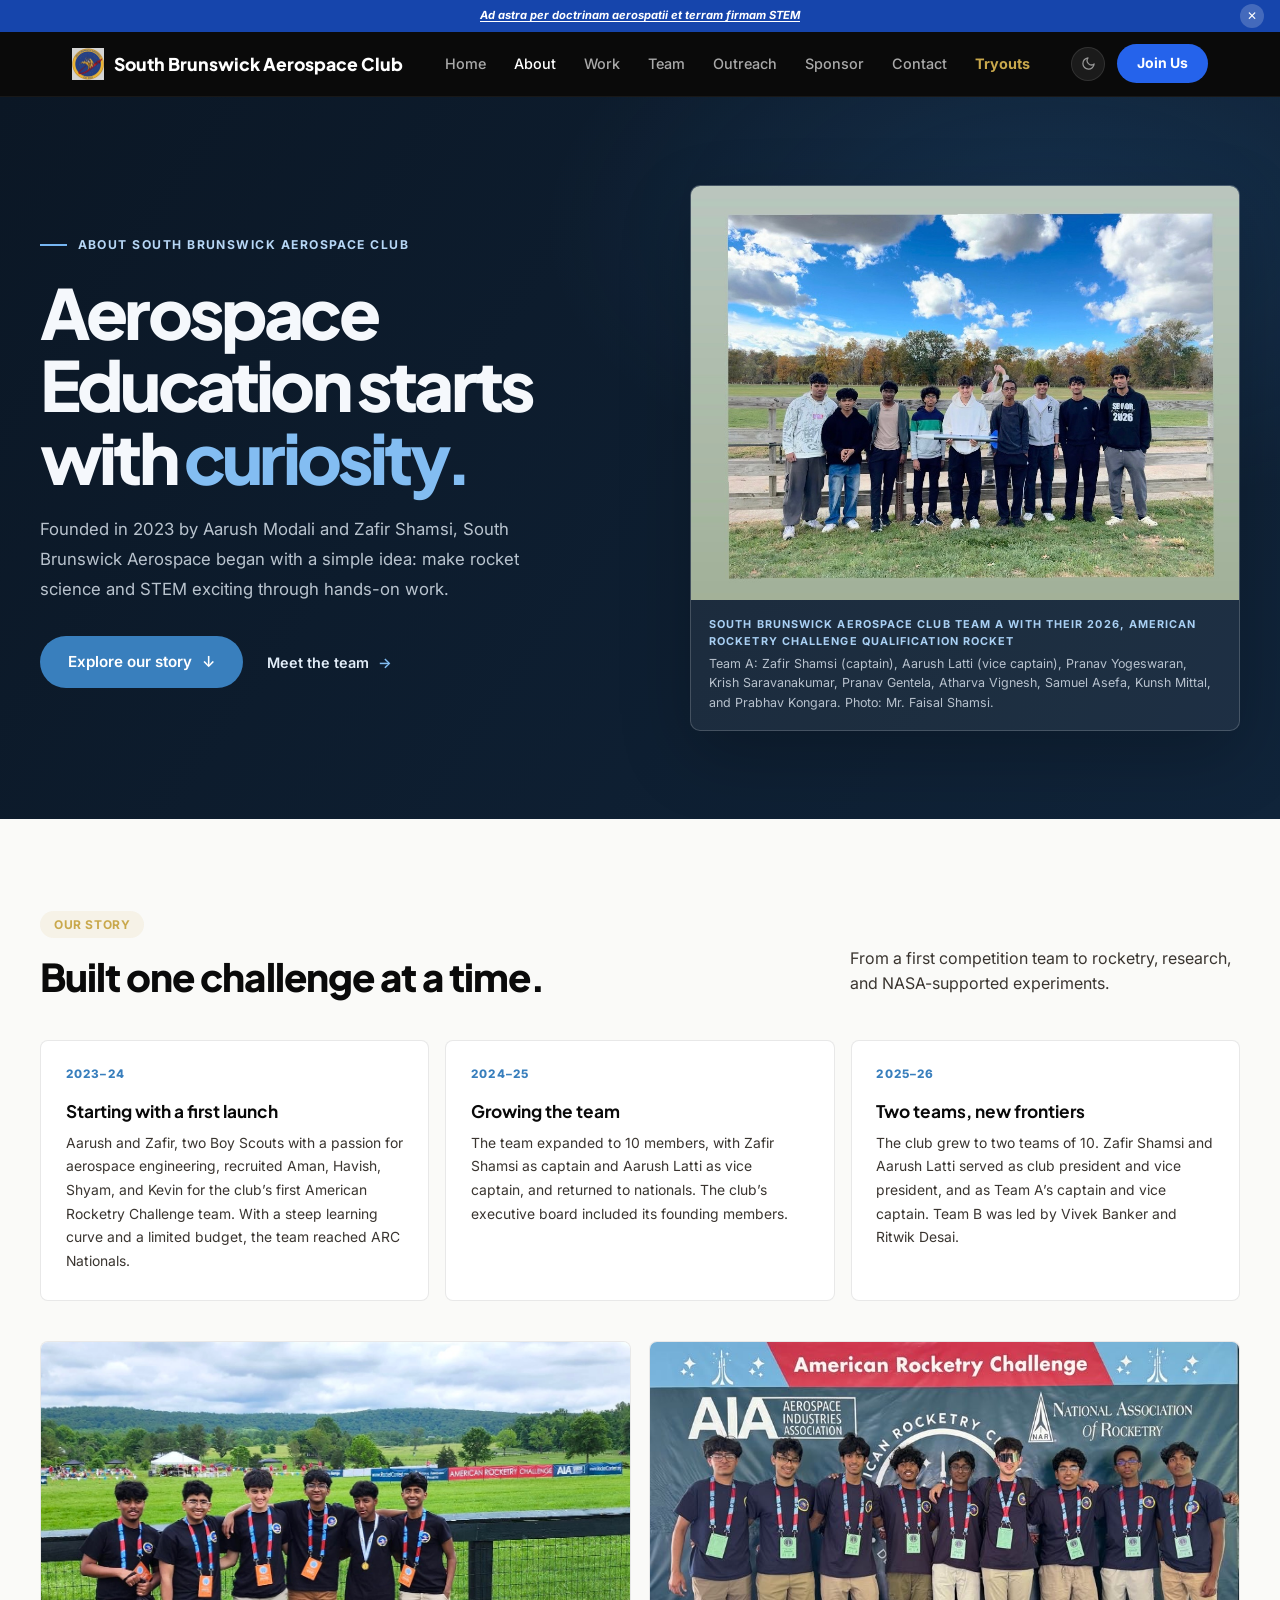
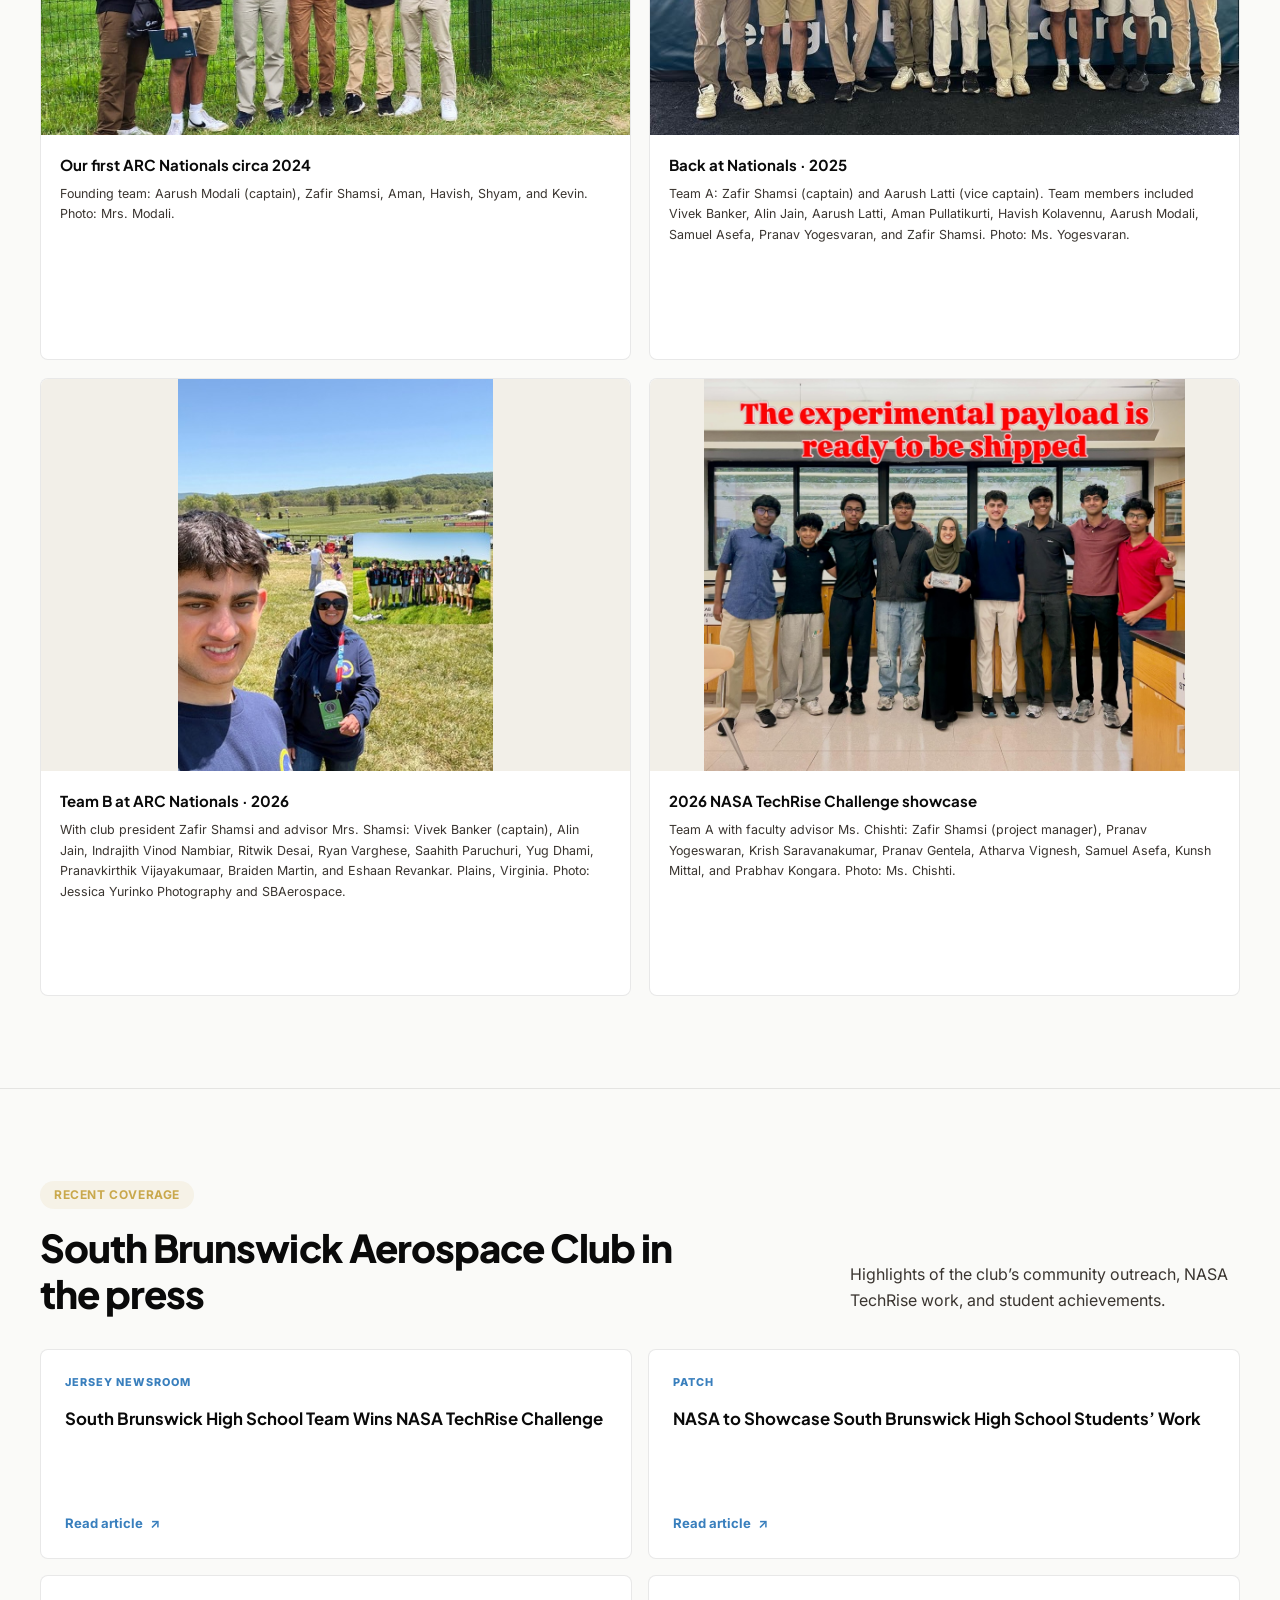
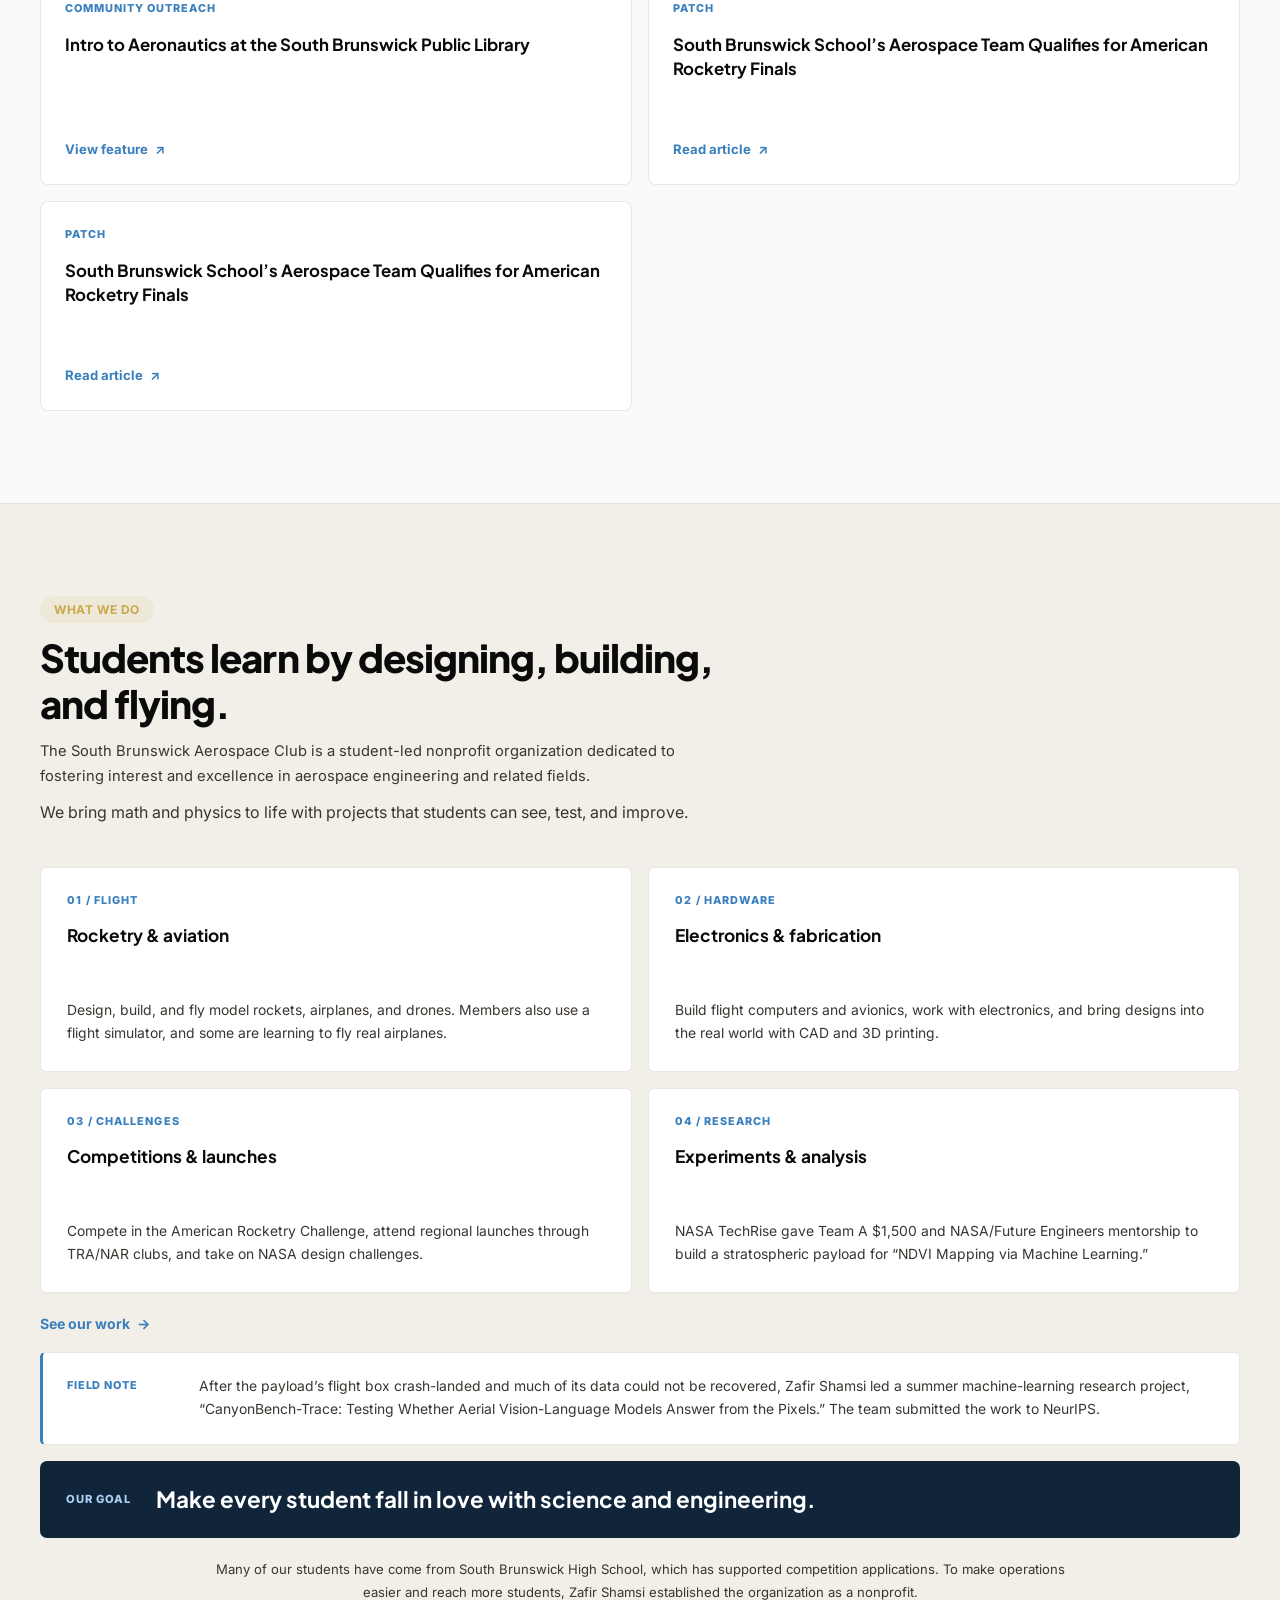
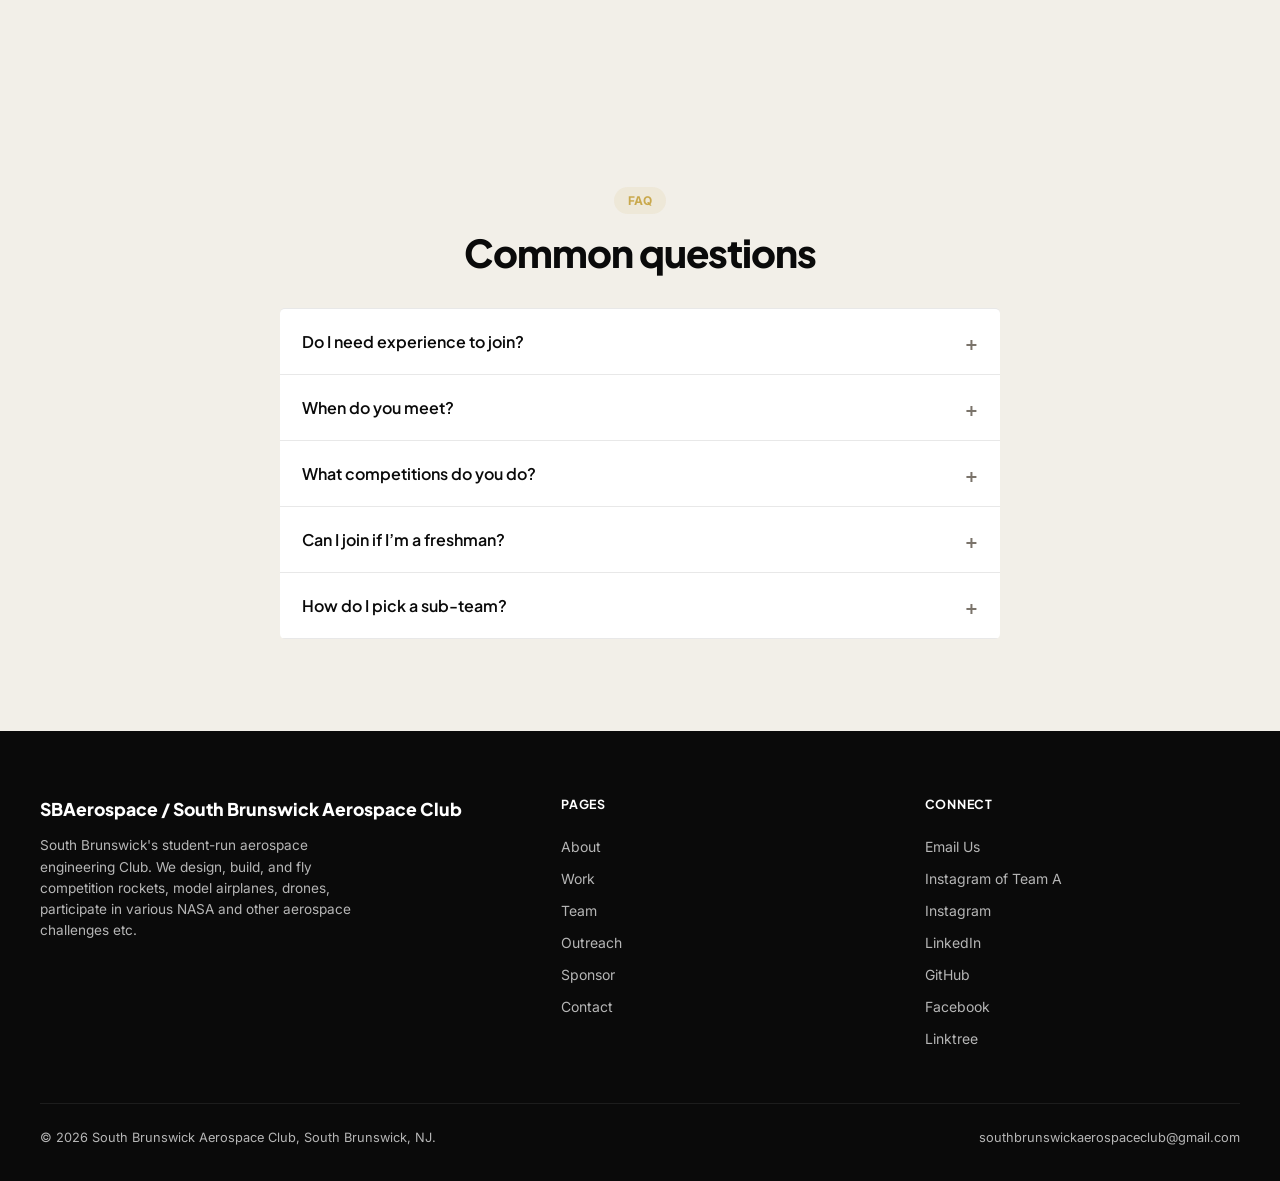
==== commit 0ca64fed: "Update event years and team details in about.html" ====
--- a/about.html
+++ b/about.html
@@ -137,7 +137,7 @@
           <figure class="about-photo-card">
             <img src="assets/team/2024.JPG" alt="Founding team at the 2024 American Rocketry Challenge National Finals" loading="lazy" />
             <figcaption>
-              <strong>Our first ARC Nationals</strong>
+              <strong>Our first ARC Nationals circa 2024</strong>
               Founding team: Aarush Modali (captain), Zafir Shamsi, Aman, Havish, Shyam, and Kevin. Photo: Mrs. Modali.
             </figcaption>
           </figure>
@@ -158,8 +158,8 @@
           <figure class="about-photo-card">
             <img src="assets/team/NT2.JPG" alt="Team A at the NASA TechRise showcase with faculty advisor Ms. Chishti" loading="lazy" />
             <figcaption>
-              <strong>NASA TechRise showcase</strong>
-              Team A with faculty advisor Ms. Chishti: Zafir Shamsi, Pranav Yogeswaran, Krish Saravanakumar, Pranav Gentela, Atharva Vignesh, Samuel Asefa, Kunsh Mittal, and Prabhav Kongara. Photo: Ms. Chishti.
+              <strong> 2026 NASA TechRise Challenge showcase</strong>
+              Team A with faculty advisor Ms. Chishti: Zafir Shamsi (project manager), Pranav Yogeswaran, Krish Saravanakumar, Pranav Gentela, Atharva Vignesh, Samuel Asefa, Kunsh Mittal, and Prabhav Kongara. Photo: Ms. Chishti.
             </figcaption>
           </figure>
         </div>
@@ -317,7 +317,7 @@
       </div>
     </div>
     <div class="footer-bottom">
-      <span>© <span id="copy-year">2026</span> South Brunswick Aerospace Club, South Brunswick, NJ.</span>
+      <span>© <span id="copy-year">2025</span> South Brunswick Aerospace Club, South Brunswick, NJ.</span>
       <a href="contact.html">southbrunswickaerospaceclub@gmail.com</a>
     </div>
   </footer>
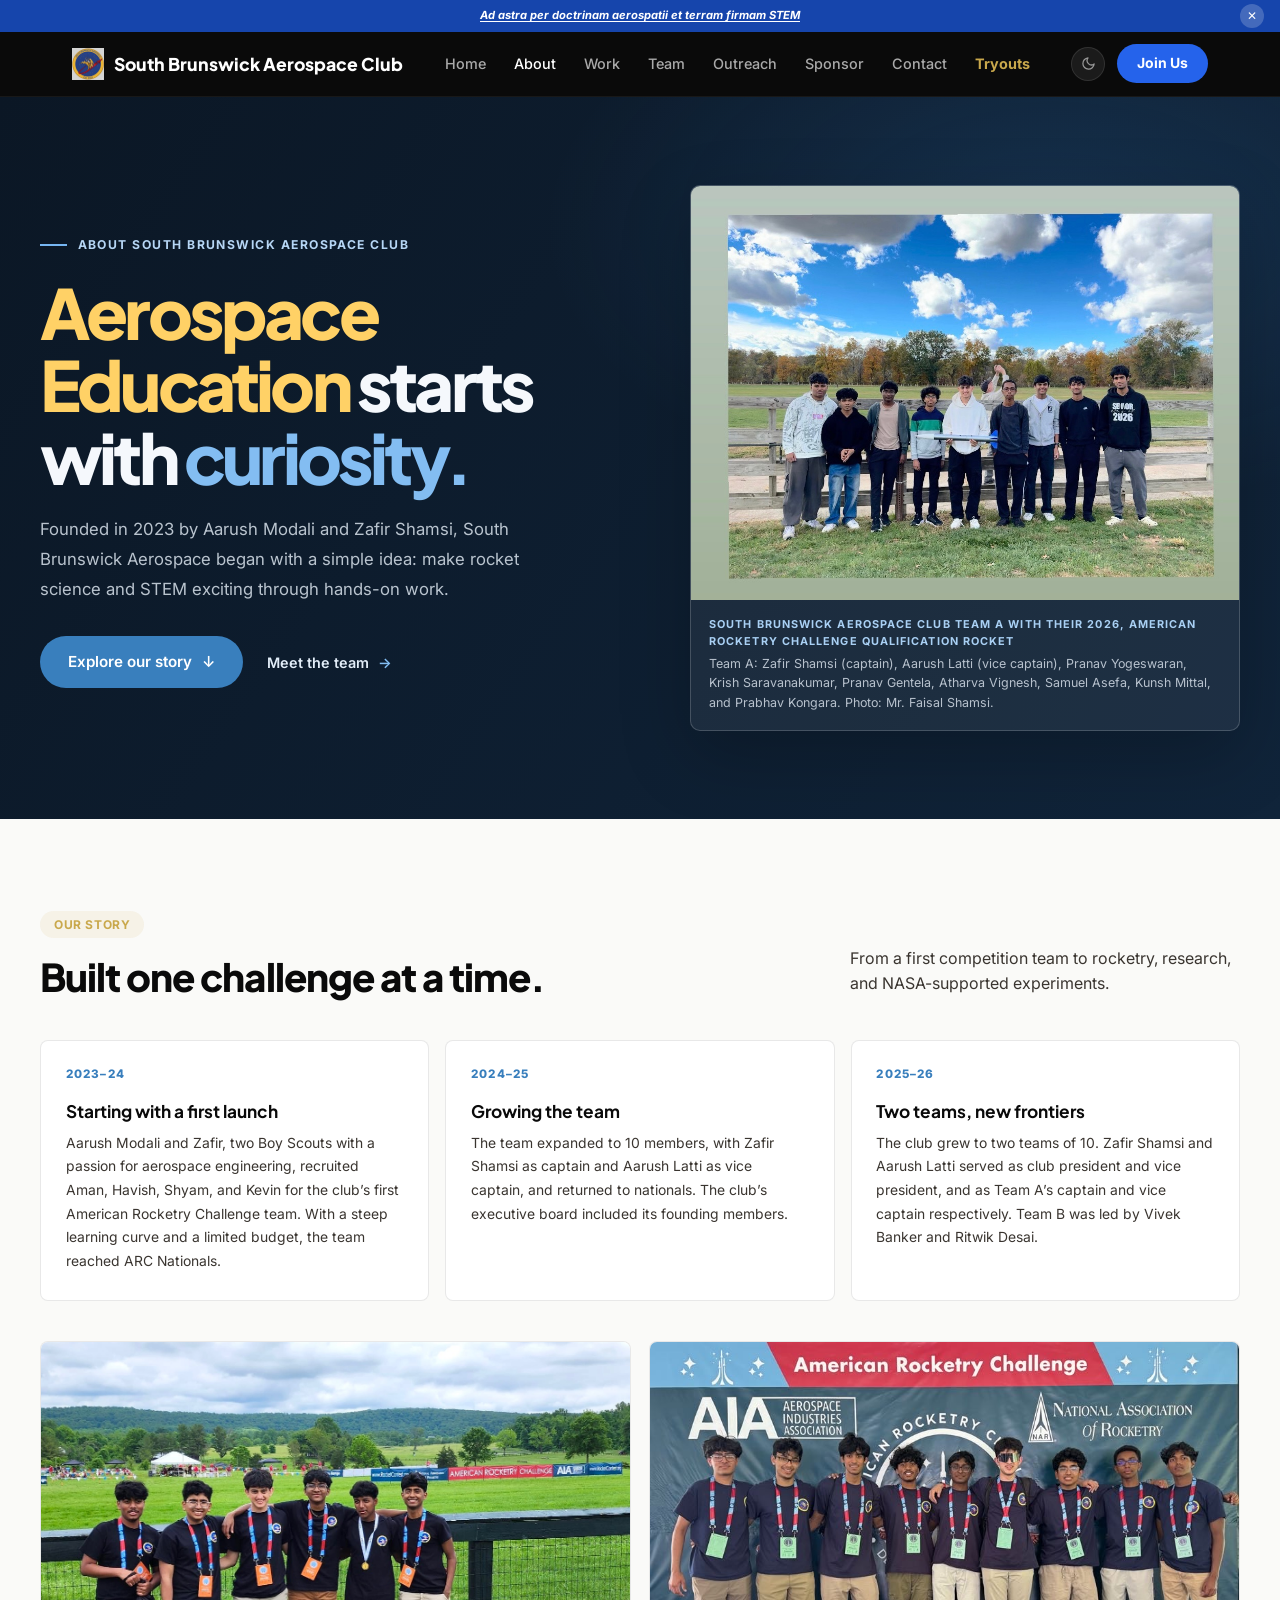
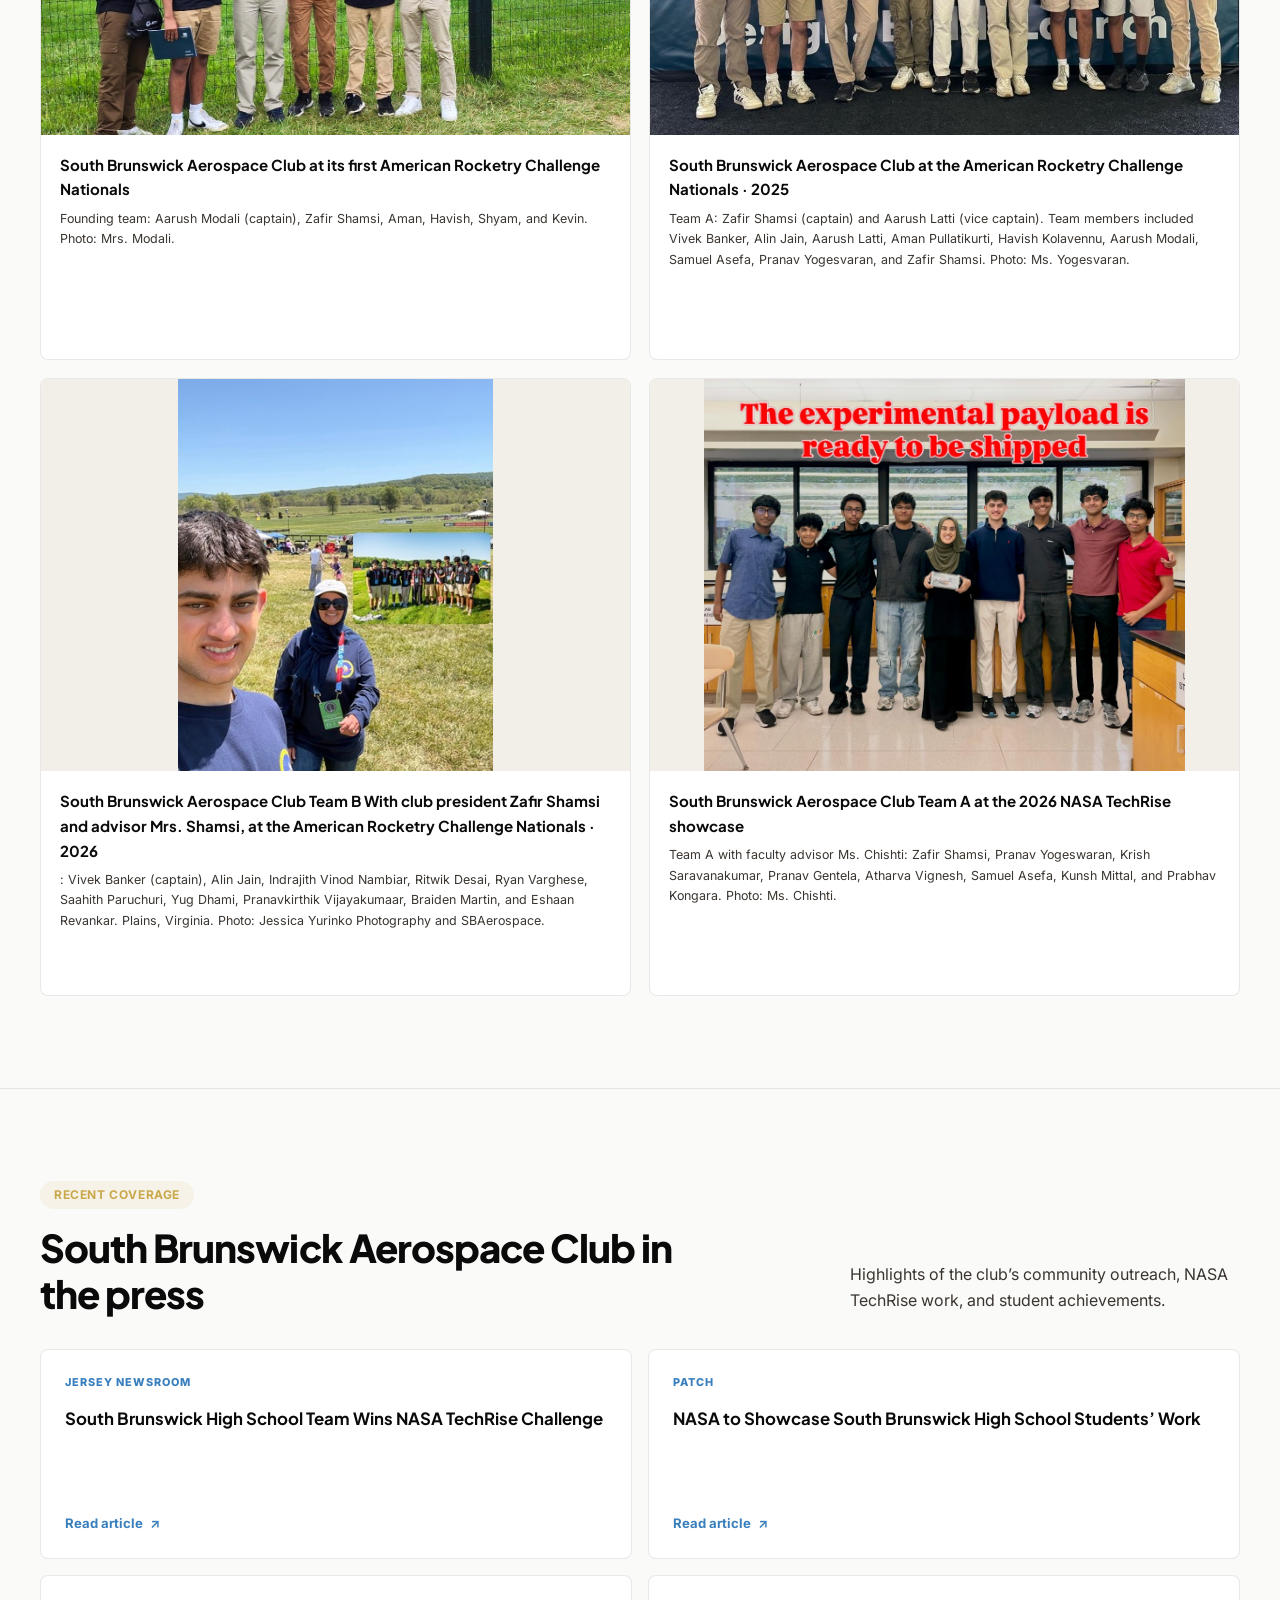
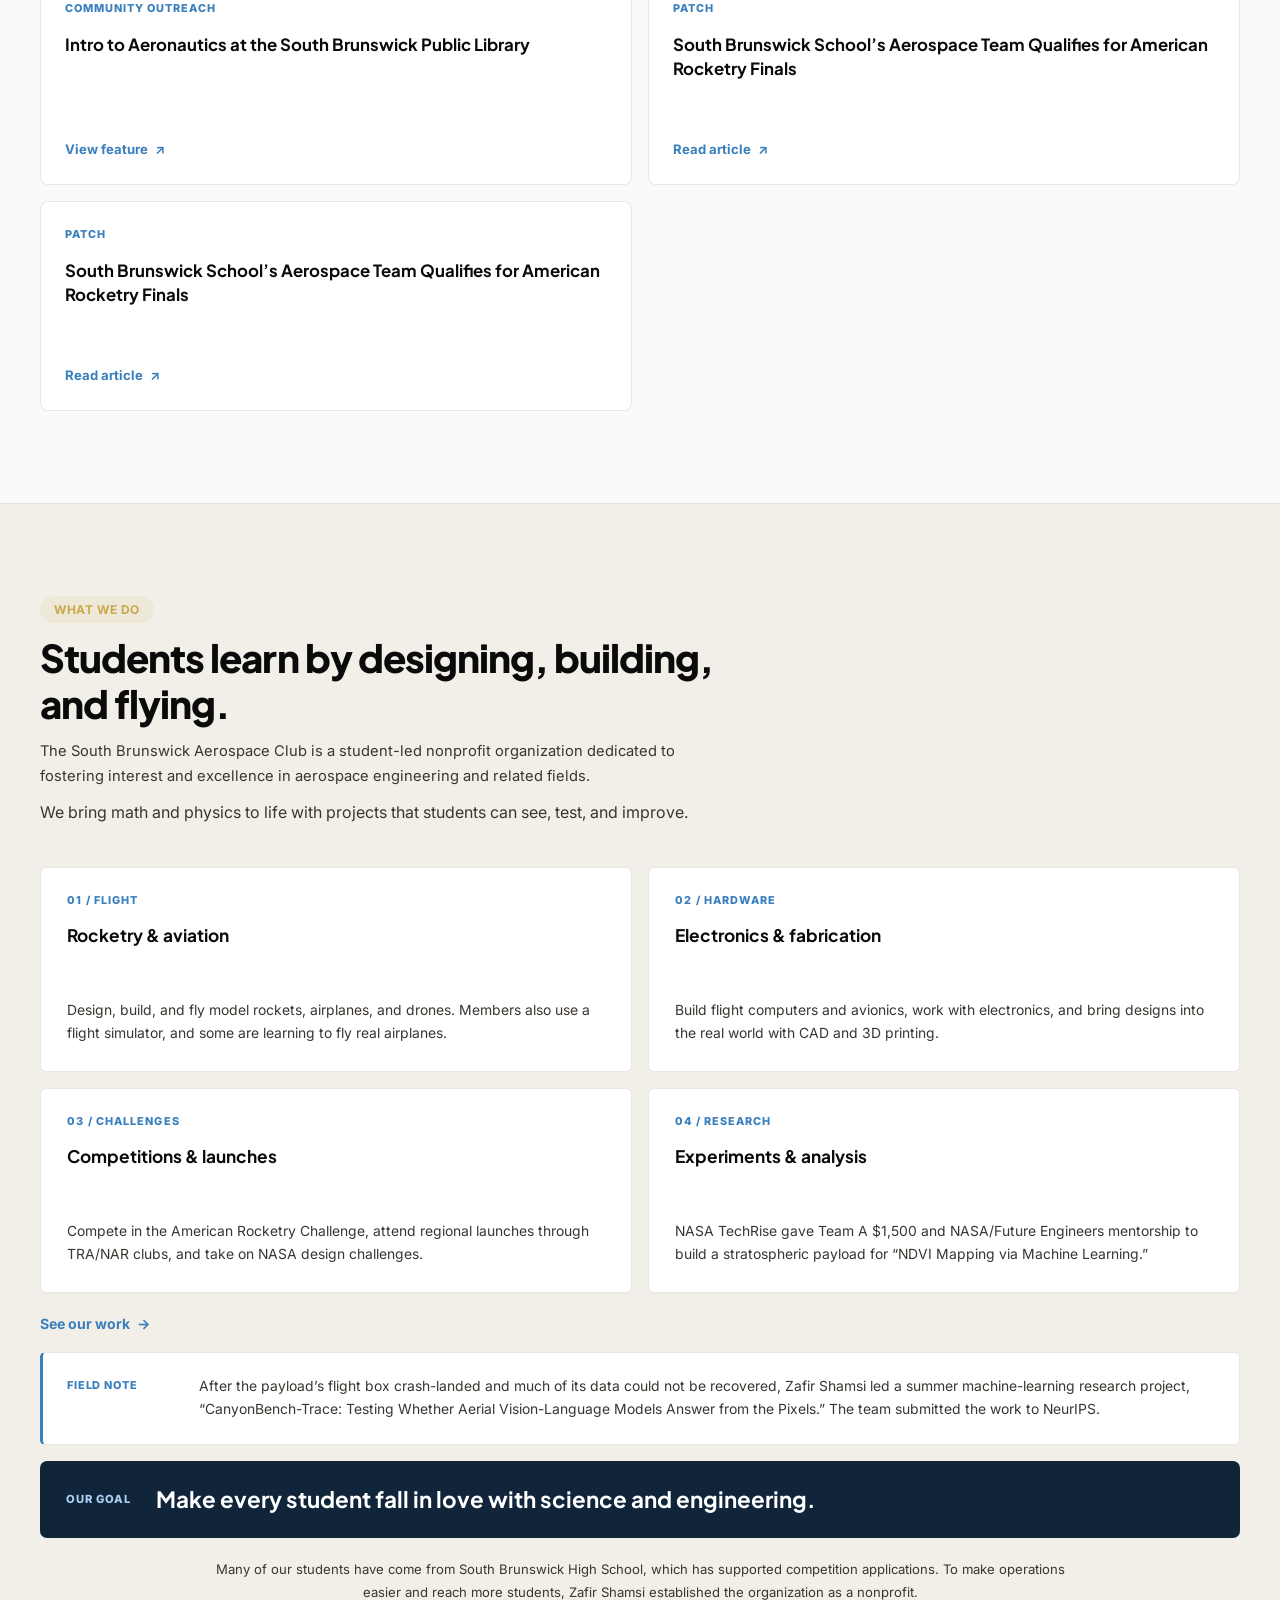
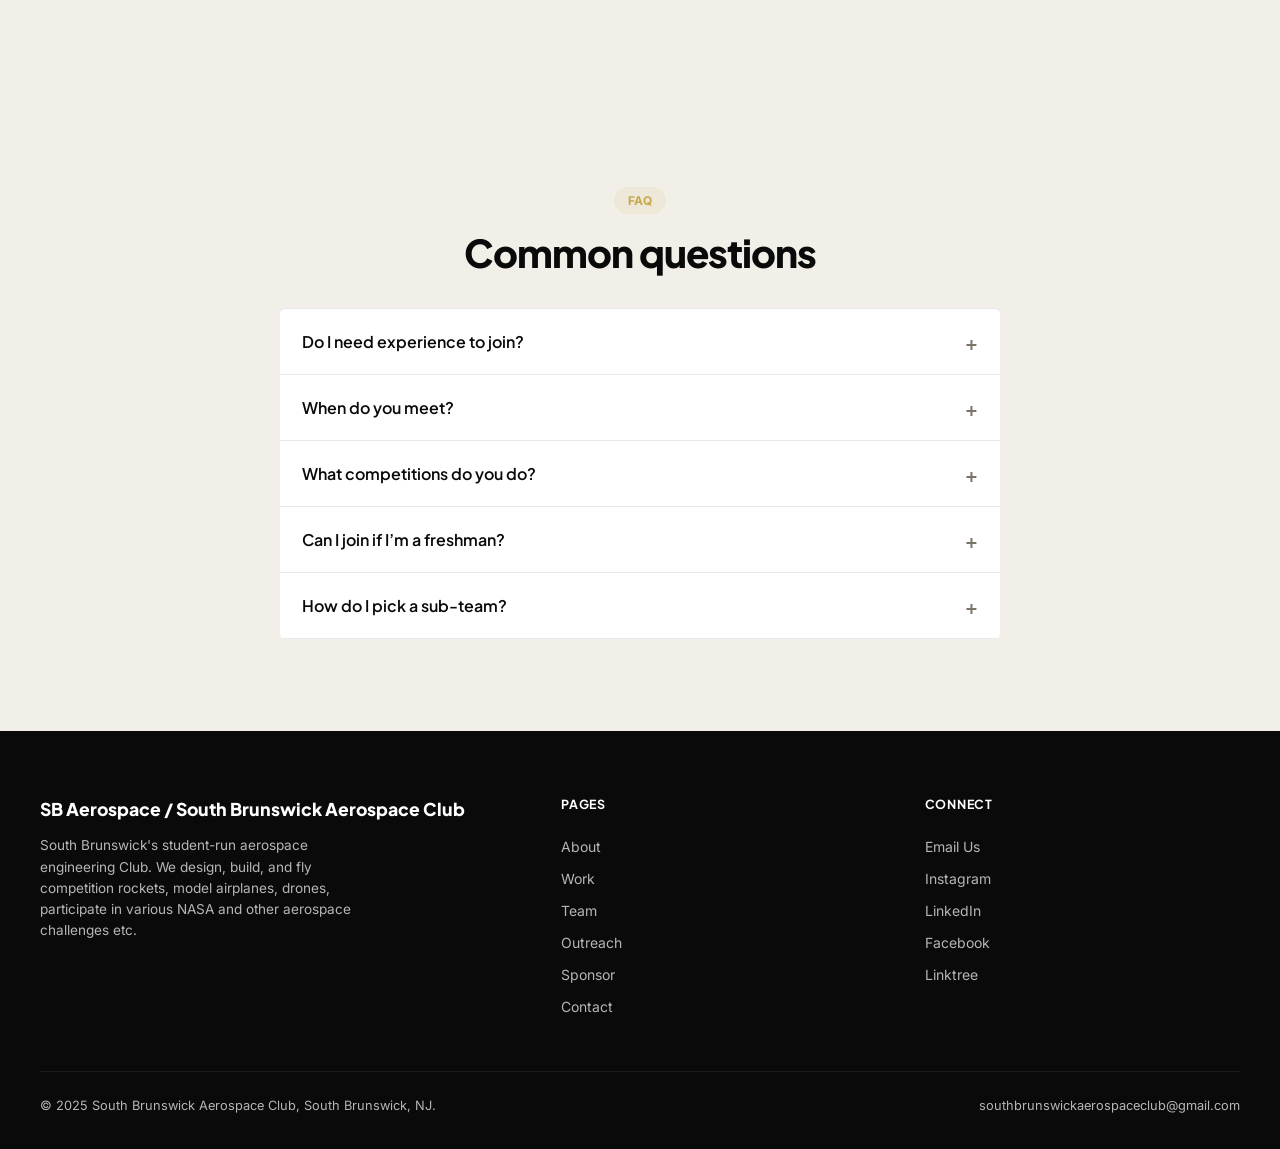
==== commit ce13441c: "Update website content and outreach gallery Co-authored-by: Copilot <223556219+Copilot@users.noreply" ====
--- a/about.html
+++ b/about.html
@@ -4,8 +4,17 @@
   <meta charset="UTF-8" />
   <meta name="viewport" content="width=device-width, initial-scale=1.0" />
   <title>About | South Brunswick Aerospace Club </title>
-  <meta name="description" content="Learn about South Brunswick Aerospace Club also known as SB Aerospace: our story, 
-  mission, and the students who make it happen." />
+  <meta name="description" content="Learn about South Brunswick Aerospace Club also known as South Brunswick Aerospace or
+   SB Aerospace: our story, mission, and the students who make it happen." />
+  <meta name="robots" content="index, follow, max-image-preview:large" />
+  <link rel="canonical" href="https://sbaerospace.github.io/about.html" />
+  <link rel="icon" type="image/png" href="assets/favicon.png" />
+  <meta property="og:type" content="website" />
+  <meta property="og:site_name" content="South Brunswick Aerospace Club" />
+  <meta property="og:title" content="About South Brunswick Aerospace Club" />
+  <meta property="og:description" content="Meet the student leaders and learn how SB Aerospace grew from a first competition team into aerospace research and outreach." />
+  <meta property="og:url" content="https://sbaerospace.github.io/about.html" />
+  <meta property="og:image" content="https://sbaerospace.github.io/assets/team/TeamA.JPG" />
   <link rel="stylesheet" href="style.css?v=about-in-the-press-patch-both" />
   <script src="main.js?v=club-motto-link" defer></script>
 </head>
@@ -66,7 +75,7 @@
       <div class="container about-hero-grid">
         <div class="about-hero-copy">
           <div class="about-eyebrow"><span></span> About South Brunswick Aerospace Club</div>
-          <h1 id="about-title">Aerospace Education starts with <em>curiosity.</em></h1>
+          <h1 id="about-title"><span class="about-title-highlight">Aerospace Education</span> starts with <em>curiosity.</em></h1>
           <p>
             Founded in 2023 by Aarush Modali and Zafir Shamsi, South Brunswick Aerospace began with a simple idea:
             make rocket science and STEM exciting through hands-on work.
@@ -105,7 +114,7 @@
             <div>
               <h3>Starting with a first launch</h3>
               <p>
-                Aarush and Zafir, two Boy Scouts with a passion for aerospace engineering, recruited Aman, Havish,
+                Aarush Modali and Zafir, two Boy Scouts with a passion for aerospace engineering, recruited Aman, Havish,
                 Shyam, and Kevin for the club’s first American Rocketry Challenge team. With a steep learning curve
                 and a limited budget, the team reached ARC Nationals.
               </p>
@@ -127,7 +136,7 @@
               <h3>Two teams, new frontiers</h3>
               <p>
                 The club grew to two teams of 10. Zafir Shamsi and Aarush Latti served as club president and vice
-                president, and as Team A’s captain and vice captain. Team B was led by Vivek Banker and Ritwik Desai.
+                president, and as Team A’s captain and vice captain respectively. Team B was led by Vivek Banker and Ritwik Desai.
               </p>
             </div>
           </article>
@@ -137,29 +146,30 @@
           <figure class="about-photo-card">
             <img src="assets/team/2024.JPG" alt="Founding team at the 2024 American Rocketry Challenge National Finals" loading="lazy" />
             <figcaption>
-              <strong>Our first ARC Nationals circa 2024</strong>
+              <strong>South Brunswick Aerospace Club at its first American Rocketry Challenge Nationals</strong>
               Founding team: Aarush Modali (captain), Zafir Shamsi, Aman, Havish, Shyam, and Kevin. Photo: Mrs. Modali.
             </figcaption>
           </figure>
           <figure class="about-photo-card">
             <img src="assets/team/2025-nationals.jpeg" alt="South Brunswick Aerospace at the 2025 American Rocketry Challenge National Finals" loading="lazy" />
             <figcaption>
-              <strong>Back at Nationals · 2025</strong>
+              <strong>South Brunswick Aerospace Club at the American Rocketry Challenge Nationals · 2025</strong>
               Team A: Zafir Shamsi (captain) and Aarush Latti (vice captain). Team members included Vivek Banker, Alin Jain, Aarush Latti, Aman Pullatikurti, Havish Kolavennu, Aarush Modali, Samuel Asefa, Pranav Yogesvaran, and Zafir Shamsi. Photo: Ms. Yogesvaran.
             </figcaption>
           </figure>
           <figure class="about-photo-card">
             <img src="assets/team/ARC2026.jpeg" alt="South Brunswick Aerospace Team B and advisor at the 2026 American Rocketry Challenge Nationals" loading="lazy" />
             <figcaption>
-              <strong>Team B at ARC Nationals · 2026</strong>
-              With club president Zafir Shamsi and advisor Mrs. Shamsi: Vivek Banker (captain), Alin Jain, Indrajith Vinod Nambiar, Ritwik Desai, Ryan Varghese, Saahith Paruchuri, Yug Dhami, Pranavkirthik Vijayakumaar, Braiden Martin, and Eshaan Revankar. Plains, Virginia. Photo: Jessica Yurinko Photography and SBAerospace.
+              <strong>South Brunswick Aerospace Club Team B With club president Zafir Shamsi and advisor Mrs. Shamsi,
+                at the American Rocketry Challenge Nationals · 2026</strong>: Vivek Banker (captain), Alin Jain,
+                Indrajith Vinod Nambiar, Ritwik Desai, Ryan Varghese, Saahith Paruchuri, Yug Dhami, Pranavkirthik Vijayakumaar, Braiden Martin, and Eshaan Revankar. Plains, Virginia. Photo: Jessica Yurinko Photography and SBAerospace.
             </figcaption>
           </figure>
           <figure class="about-photo-card">
             <img src="assets/team/NT2.JPG" alt="Team A at the NASA TechRise showcase with faculty advisor Ms. Chishti" loading="lazy" />
             <figcaption>
-              <strong> 2026 NASA TechRise Challenge showcase</strong>
-              Team A with faculty advisor Ms. Chishti: Zafir Shamsi (project manager), Pranav Yogeswaran, Krish Saravanakumar, Pranav Gentela, Atharva Vignesh, Samuel Asefa, Kunsh Mittal, and Prabhav Kongara. Photo: Ms. Chishti.
+              <strong>South Brunswick Aerospace Club Team A at the 2026 NASA TechRise showcase</strong>
+              Team A with faculty advisor Ms. Chishti: Zafir Shamsi, Pranav Yogeswaran, Krish Saravanakumar, Pranav Gentela, Atharva Vignesh, Samuel Asefa, Kunsh Mittal, and Prabhav Kongara. Photo: Ms. Chishti.
             </figcaption>
           </figure>
         </div>
@@ -292,7 +302,7 @@
   <footer>
     <div class="footer-inner">
       <div class="footer-brand">
-        <h3>SBAerospace / South Brunswick Aerospace Club</h3>
+        <h3>SB Aerospace / South Brunswick Aerospace Club</h3>
         <p>South Brunswick's student-run aerospace engineering Club. We design, build, and fly competition rockets,
           model airplanes, drones, participate in various NASA and other aerospace challenges etc. </p>
       </div>
@@ -308,10 +318,8 @@
       <div class="footer-col">
         <h4>Connect</h4>
         <a href="mailto:southbrunswickaerospaceclub@gmail.com">Email Us</a>
-        <a href="https://www.instagram.com/sbhs_aerospaceclub_team_a/" target="_blank" rel="noopener noreferrer">Instagram of Team A</a>
-        <a href="https://www.instagram.com/sbaeroclub?utm_source=qr" target="_blank" rel="noopener noreferrer">Instagram</a>
+        <a href="https://www.instagram.com/sbaerospace/" target="_blank" rel="noopener noreferrer">Instagram</a>
         <a href="https://www.linkedin.com/company/south-brunswick-high-school-aerospace" target="_blank" rel="noopener noreferrer">LinkedIn</a>
-        <a href="https://github.com/SBAerospace" target="_blank" rel="noopener noreferrer">GitHub</a>
         <a href="https://www.facebook.com/people/SB-Aerospace/61559474409905/" target="_blank" rel="noopener noreferrer">Facebook</a>
         <a href="https://linktr.ee/southbrunswickaerospace" target="_blank" rel="noopener noreferrer">Linktree</a>
       </div>
--- a/style.css
+++ b/style.css
@@ -1511,6 +1511,7 @@
   color: #83bdf2;
   font-style: normal;
 }
+.about-page .about-hero h1 .about-title-highlight { color: #ffd166; }
 .about-page .about-hero-copy > p {
   max-width: 520px;
   color: rgba(235,243,252,0.78);
@@ -1910,6 +1911,7 @@
   color: #83bdf2;
   font-style: normal;
 }
+.home-page .home-hero h1 .home-title-highlight { color: #ffd166; }
 .home-page .home-hero-lead {
   max-width: 530px;
   color: rgba(235,243,252,0.78);
@@ -1970,6 +1972,11 @@
   font-size: 0.78rem;
   line-height: 1.6;
 }
+.home-page .home-hero-detail .home-president-role,
+.home-page .home-mission-detail > p {
+  font-size: 0.95rem;
+  font-weight: 400;
+}
 .home-page .home-mission-detail p,
 .home-page .home-mission-detail li {
   font-size: 0.72rem;
@@ -1995,11 +2002,11 @@
   letter-spacing: 0.08em;
   text-transform: uppercase;
 }
-.home-page .home-motto p {
+.home-page .home-motto h2 {
   margin-bottom: 0.3rem;
-  color: #dceafa;
+  color: #ffd166;
   font-family: var(--font-head);
-  font-size: 0.86rem;
+  font-size: 1.1rem;
   font-weight: 700;
   line-height: 1.55;
 }
@@ -2384,10 +2391,18 @@
 }
 .outreach-page .outreach-story-card img {
   display: block;
-  width: 100%;
-  height: auto;
-}
-.outreach-page .outreach-story-copy { padding: 1.4rem 1.5rem 1.55rem; }
+  width: 95%;
+  height: 18rem;
+  margin: 1rem auto 0;
+  border-radius: 6px;
+  object-fit: contain;
+  object-position: center;
+  background: var(--bg-card);
+}
+.outreach-page .outreach-story-copy {
+  padding: 1.4rem 1.5rem 1.55rem;
+  text-align: center;
+}
 .outreach-page .outreach-story-copy > span {
   display: block;
   margin-bottom: 0.7rem;
